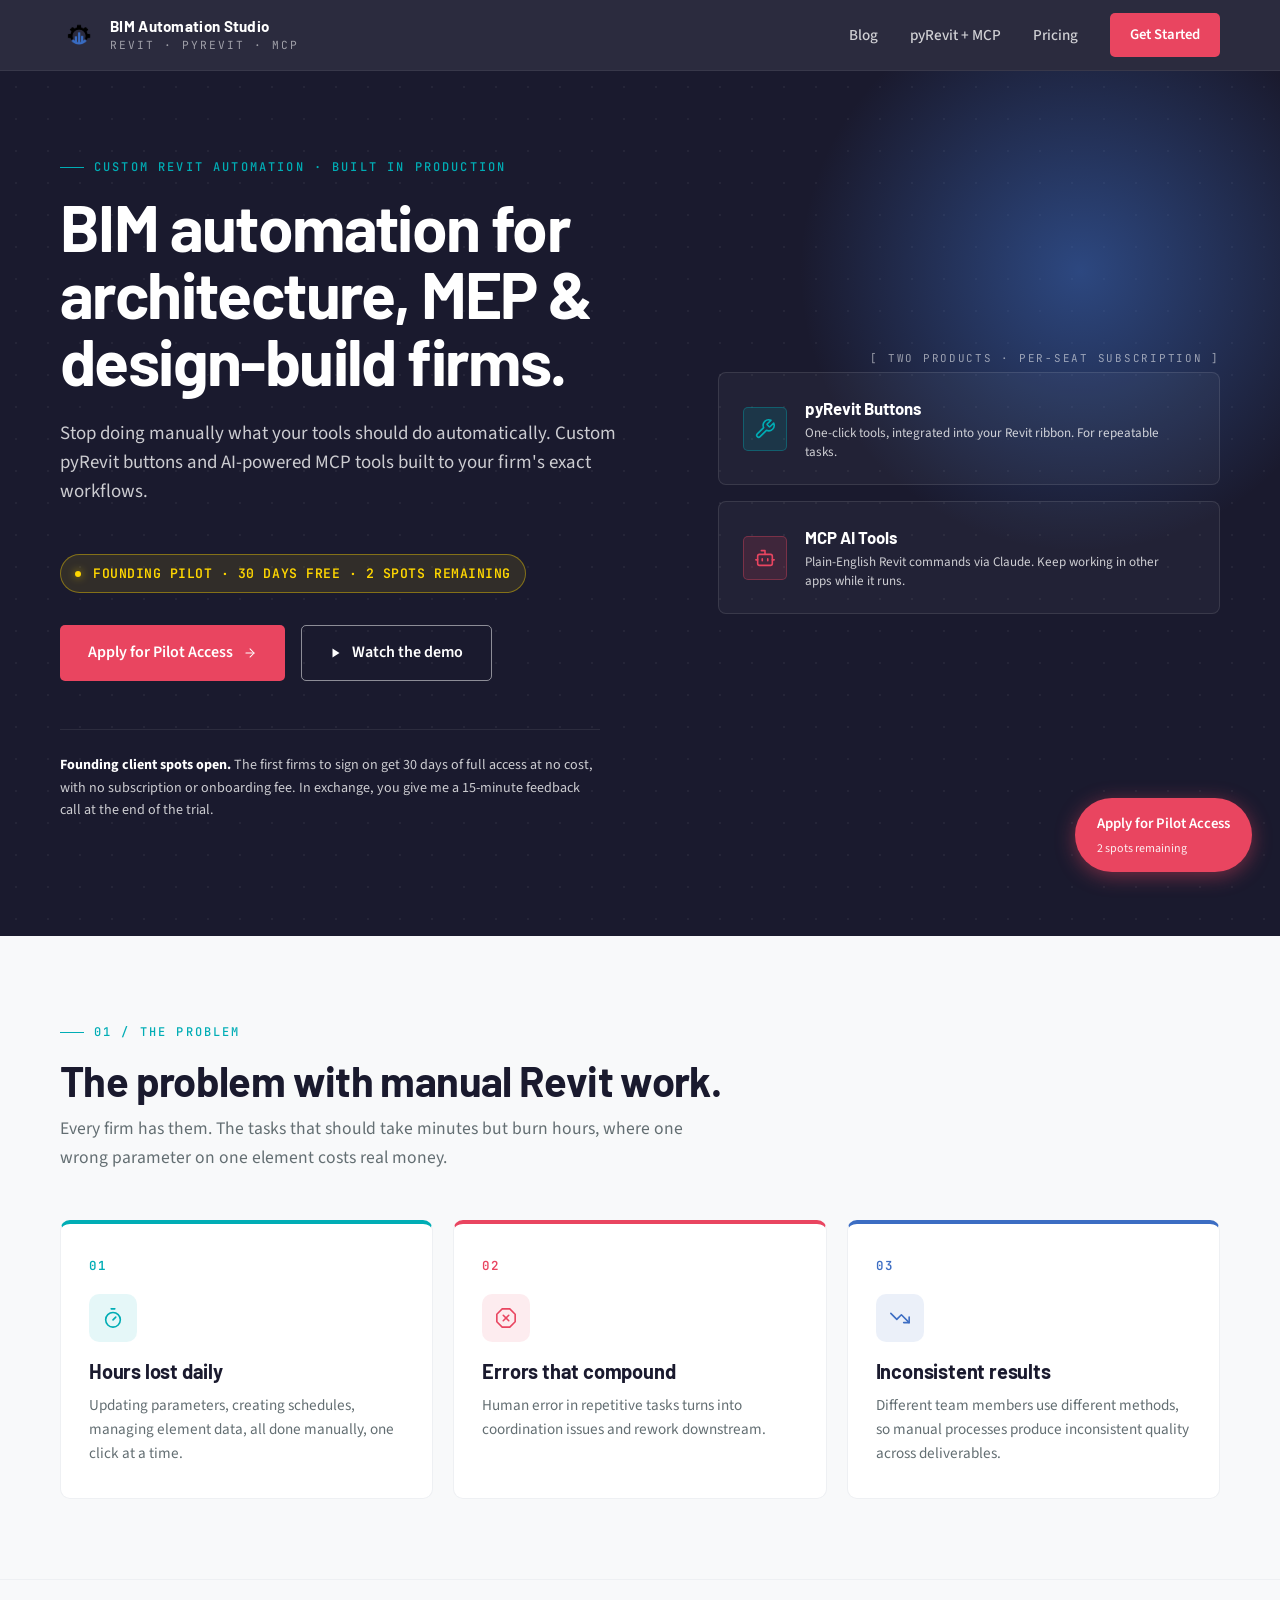
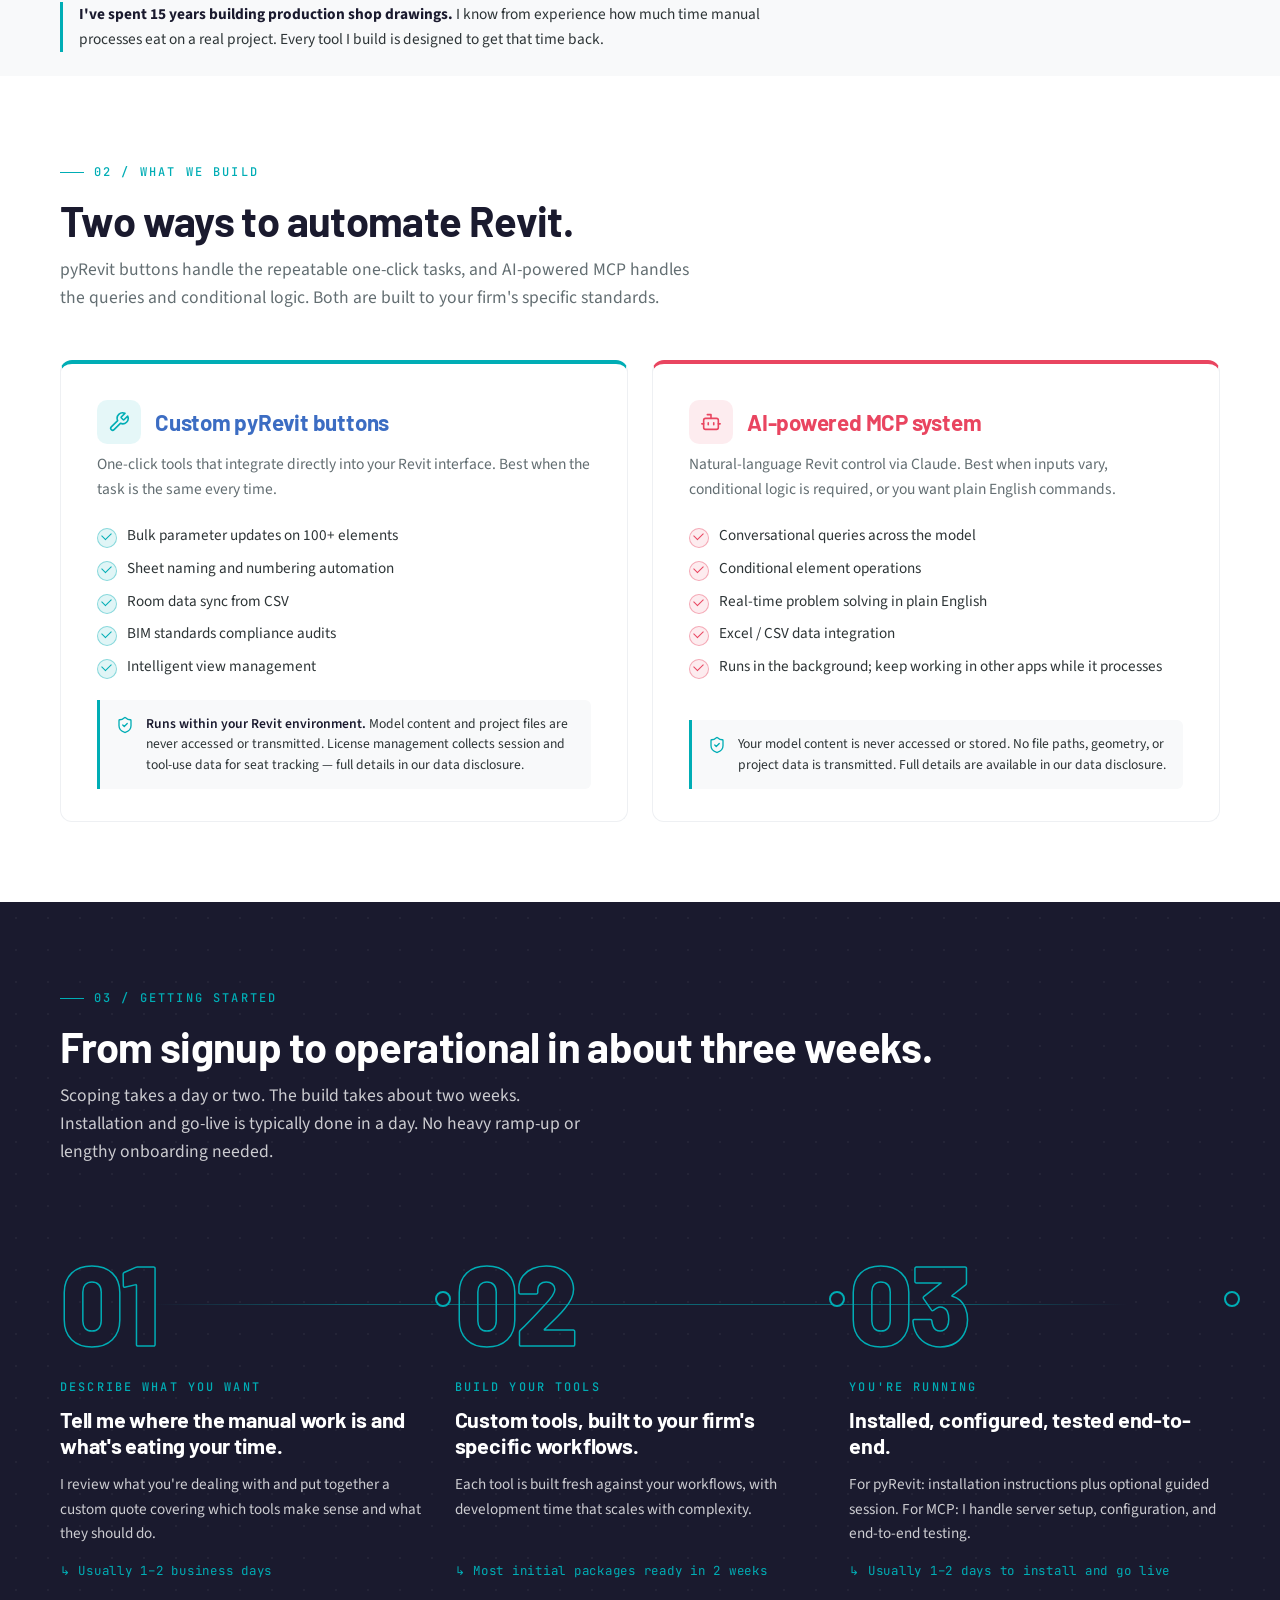
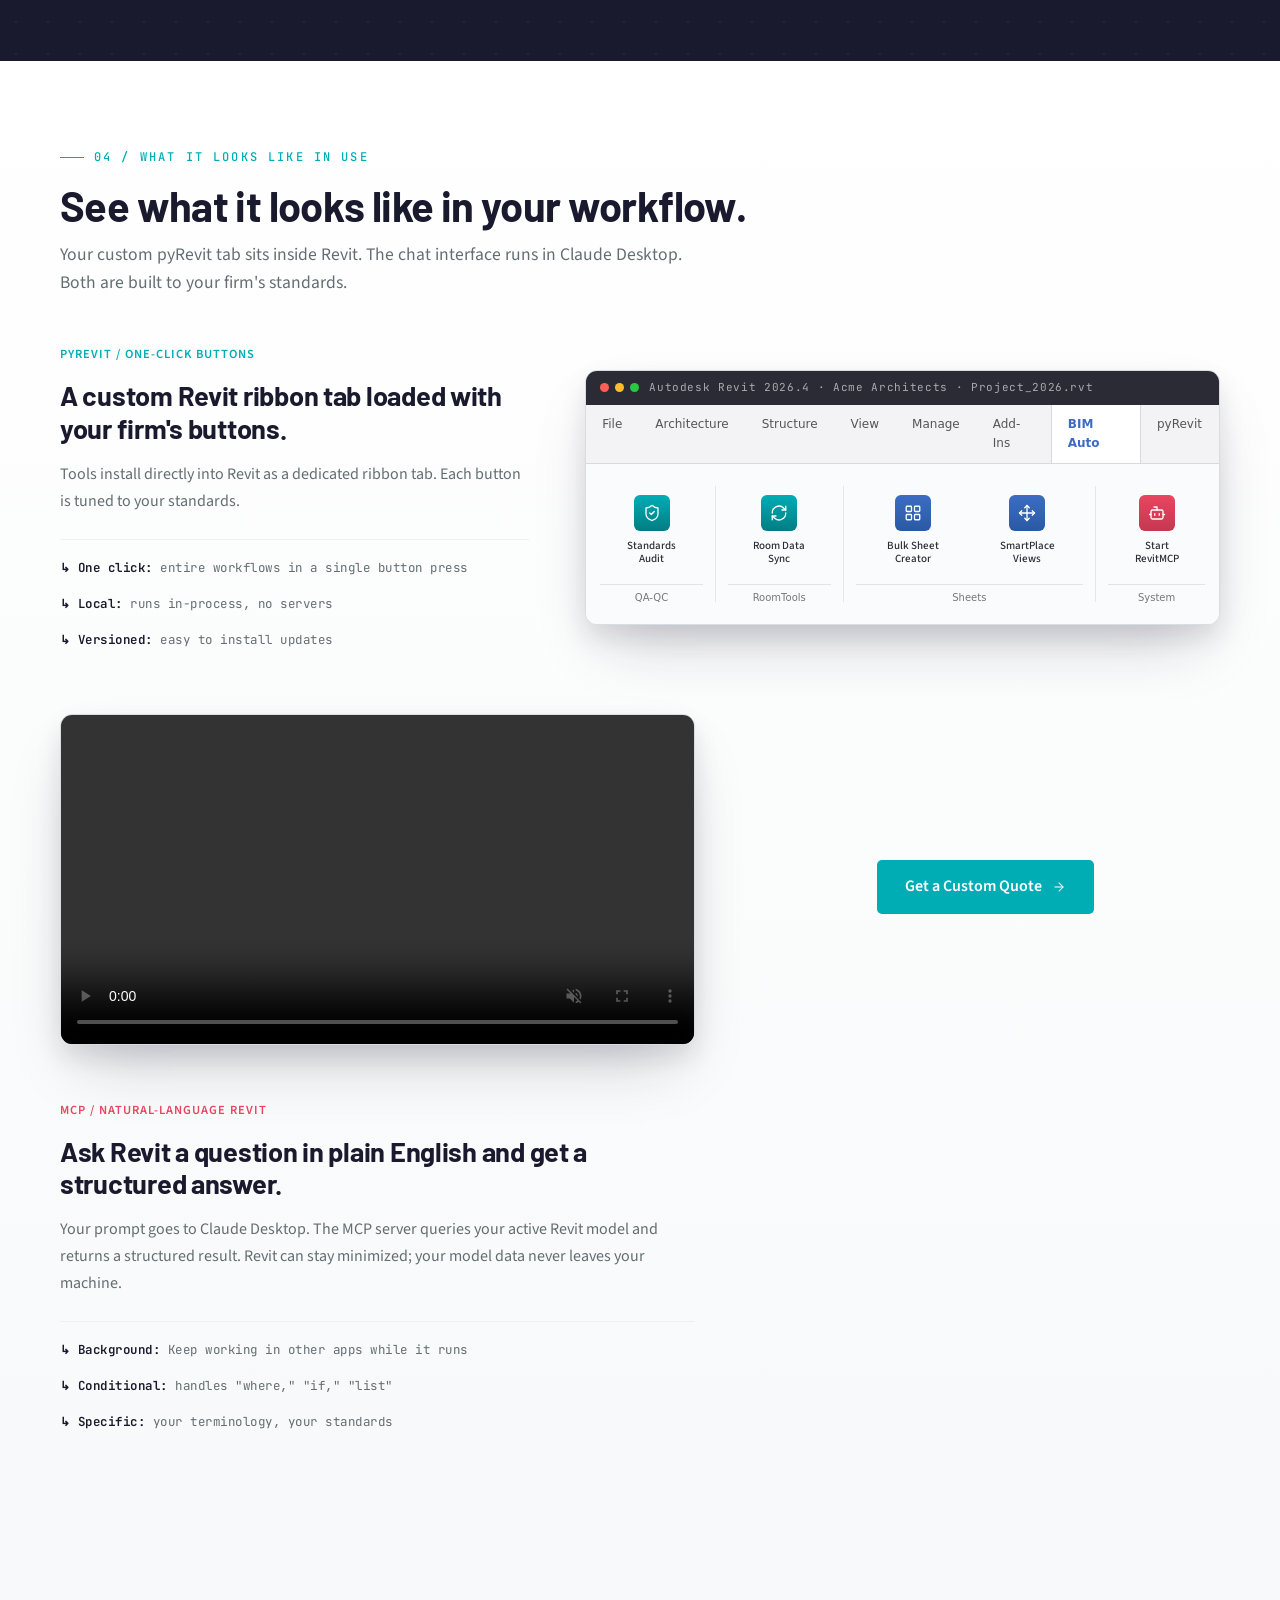
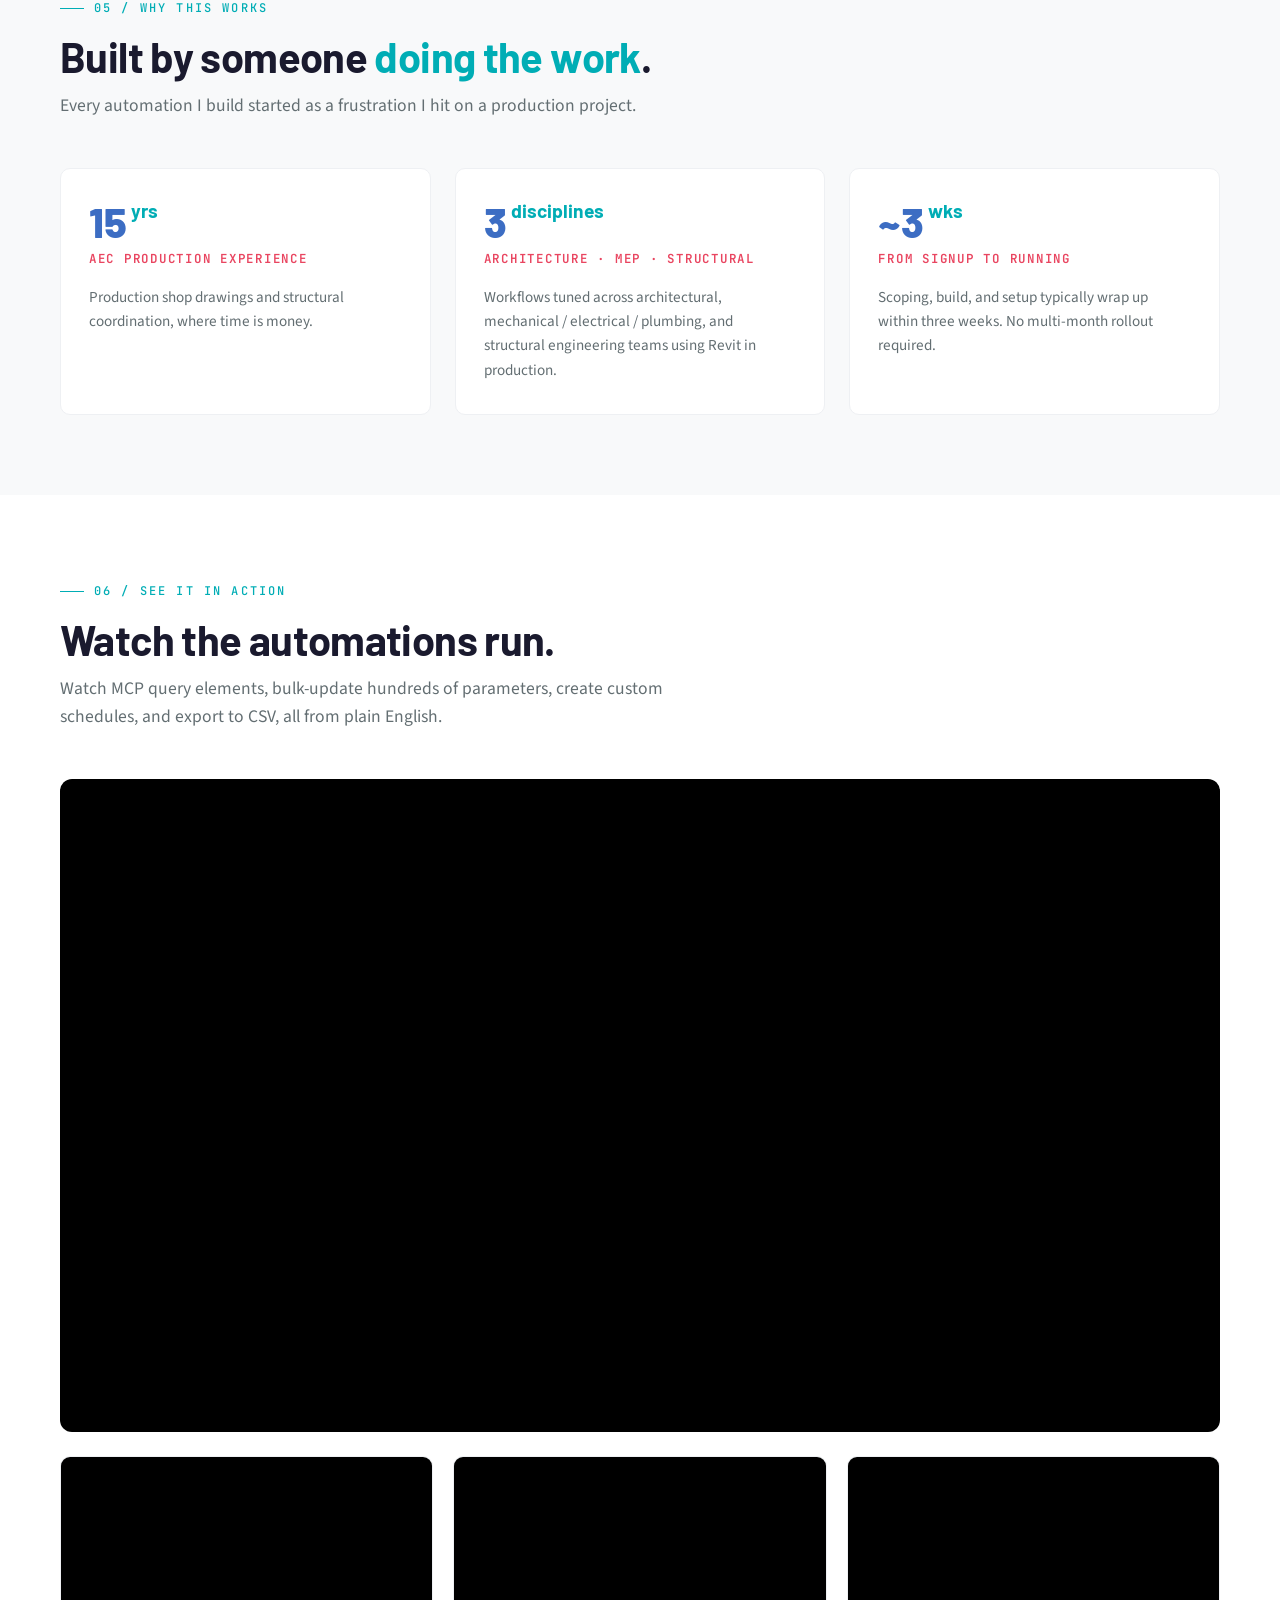
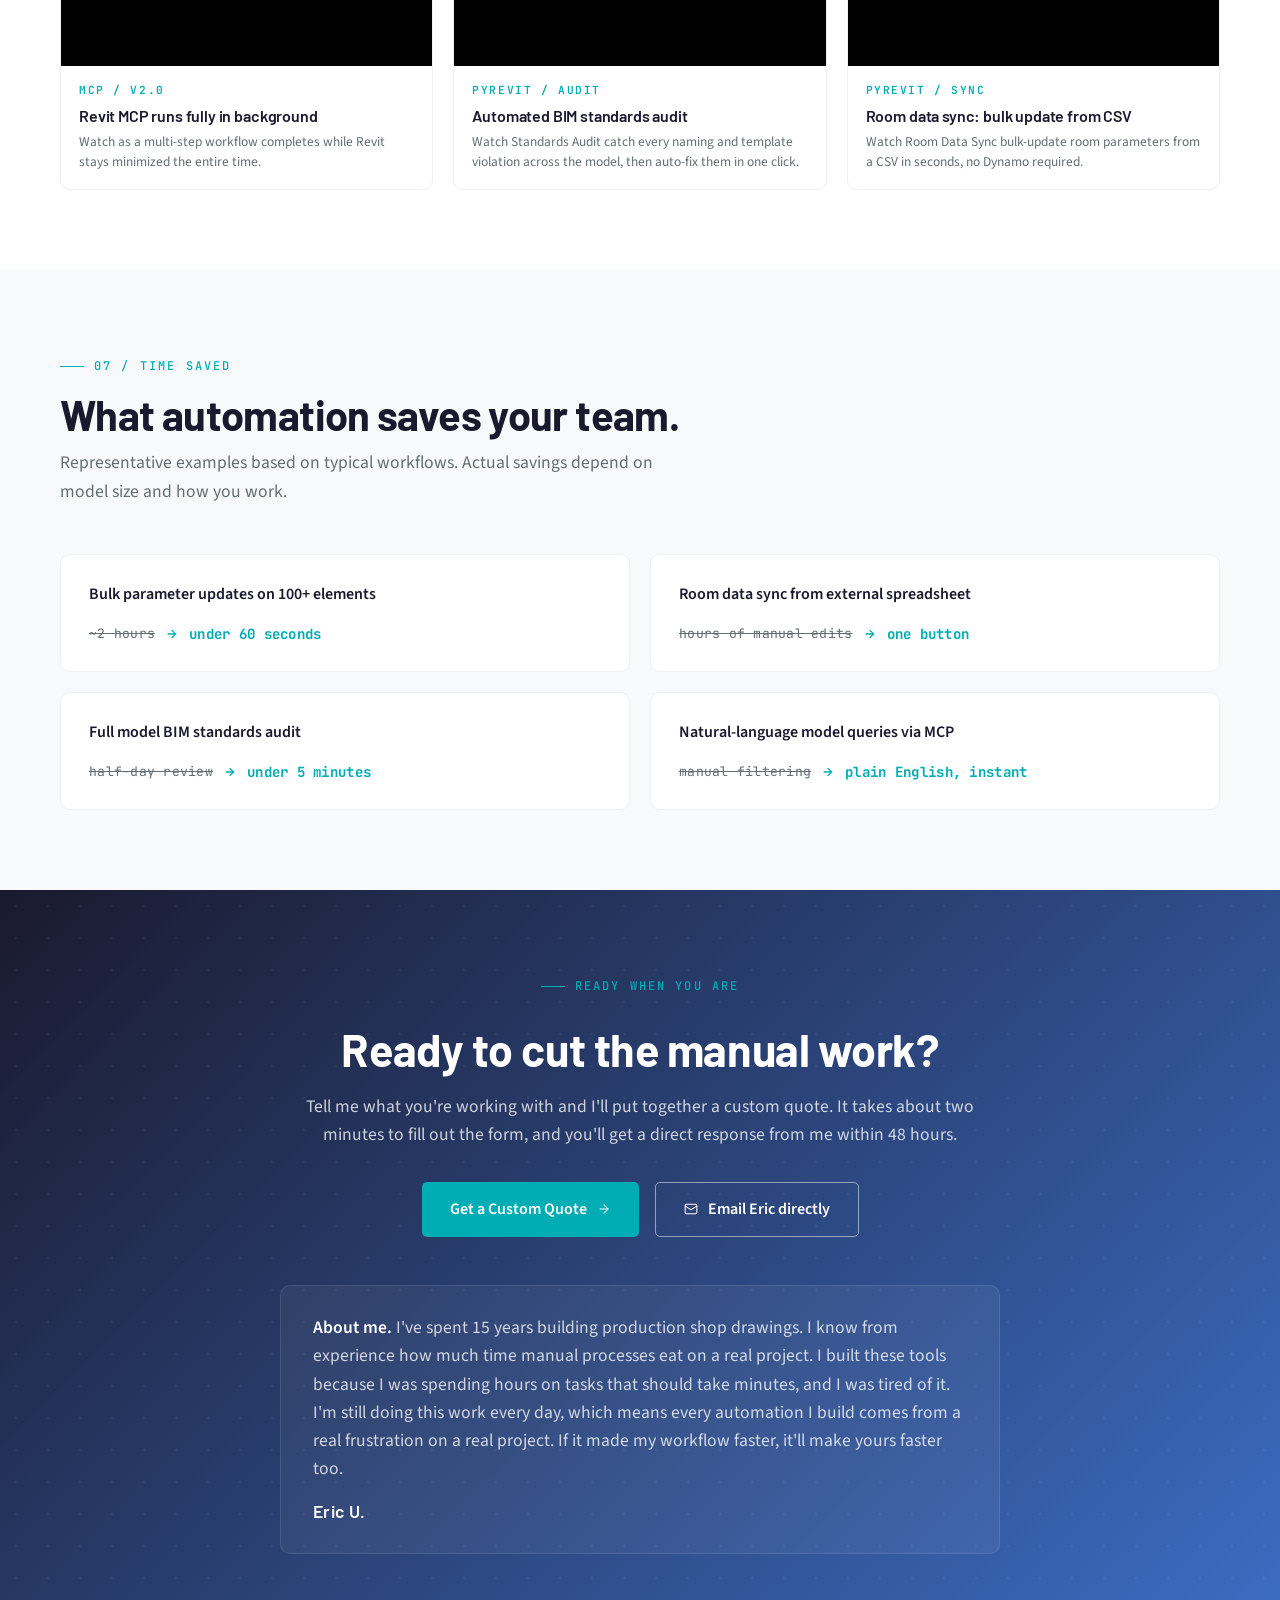
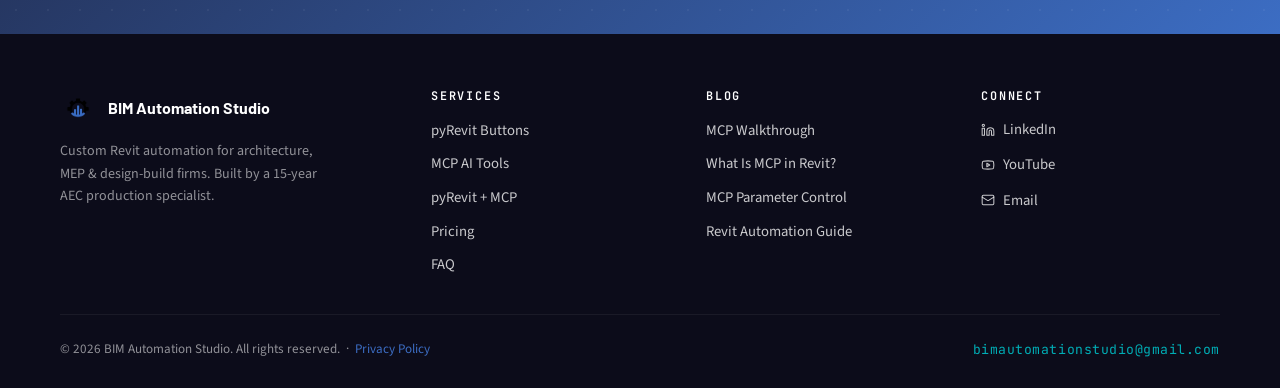
==== index.html @ d343e425 "Add VideoObject schema to Blog Post 2; sitewide swap engineering->design-build firms; homepage H1/me" ====
<!DOCTYPE html>
<html lang="en">
<head>
<meta charset="UTF-8">
<meta name="viewport" content="width=device-width, initial-scale=1.0">
<title>BIM Automation Studio: Revit Automation for Architecture, MEP &amp; Design-Build Firms</title>
<meta name="description" content="Custom BIM automation for Revit: pyRevit buttons and AI-powered MCP tools built to your firm's exact workflows by a 15-year AEC production specialist.">

<link rel="icon" href="favicon.png">
<link rel="canonical" href="https://bim-automation-studio.github.io/">

<!-- Open Graph -->
<meta property="og:type" content="website">
<meta property="og:url" content="https://bim-automation-studio.github.io/">
<meta property="og:title" content="BIM Automation Studio: Revit Automation for Architecture, MEP & Design-Build Firms">
<meta property="og:description" content="Custom BIM automation for Revit: pyRevit buttons and AI-powered MCP tools built to your firm's exact workflows by a 15-year AEC production specialist.">
<meta property="og:image" content="https://bim-automation-studio.github.io/assets/logo.png">

<!-- Twitter Card -->
<meta name="twitter:card" content="summary_large_image">
<meta name="twitter:title" content="BIM Automation Studio: Revit Automation for Architecture, MEP & Design-Build Firms">
<meta name="twitter:description" content="Custom BIM automation for Revit: pyRevit buttons and AI-powered MCP tools built to your firm's exact workflows by a 15-year AEC production specialist.">
<meta name="twitter:image" content="https://bim-automation-studio.github.io/assets/logo.png">

<!-- Google Analytics (preserved) -->
<script async src="https://www.googletagmanager.com/gtag/js?id=G-WV3SV10YQT"></script>
<script>
  window.dataLayer = window.dataLayer || [];
  function gtag(){dataLayer.push(arguments);}
  gtag('js', new Date());
  gtag('config', 'G-WV3SV10YQT');
</script>

<link rel="stylesheet" href="colors_and_type.css">
<style>
/* ============================================================
   PAGE-LEVEL
   ============================================================ */
* { box-sizing: border-box; }
body { margin: 0; }
img { max-width: 100%; display: block; }
.container { max-width: var(--container); margin: 0 auto; padding: 0 var(--container-pad); }
.section { padding: var(--section-pad-y) 0; }
.section--dark { background: var(--bas-navy); color: var(--bas-on-navy); position: relative; overflow: hidden; }
.section--dark::before { content:""; position:absolute; inset:0; background-image: var(--pattern-dots); background-size: var(--pattern-dots-size); pointer-events: none; opacity: 0.6; }
.section--soft { background: var(--bas-paper); }
.section > .container { position: relative; z-index: 1; }
.section--dark h2, .section--dark h3 { color: var(--bas-on-navy); }

.eyebrow {
  font-family: var(--font-mono);
  font-size: 12px;
  letter-spacing: 0.18em;
  text-transform: uppercase;
  color: var(--bas-teal);
  font-weight: var(--w-medium);
  display: inline-flex;
  align-items: center;
  gap: 10px;
  margin-bottom: var(--space-4);
}
.eyebrow::before { content:""; width:24px; height:1px; background: var(--bas-teal); display: inline-block; }

.section--dark .eyebrow { color: var(--bas-teal); }

.h-section {
  font-size: clamp(2rem, 2.4vw + 1rem, 2.6rem);
  letter-spacing: -0.015em;
  margin: 0 0 var(--space-3);
  color: var(--bas-navy);
  font-weight: 700;
  line-height: 1.1;
}
.section--dark .h-section { color: var(--bas-on-navy); }
.h-section em { color: var(--bas-teal); font-style: normal; }
.lede {
  font-size: 1.1rem;
  color: var(--fg-2);
  max-width: 640px;
  margin: 0 0 var(--space-7);
  line-height: 1.6;
}
.section--dark .lede { color: var(--bas-on-navy-mut); }

/* Buttons */
.btn {
  display: inline-flex;
  align-items: center;
  gap: 10px;
  padding: 14px 28px;
  border-radius: var(--radius-sm);
  font-family: var(--font-body);
  font-weight: 600;
  font-size: 1rem;
  text-decoration: none;
  border: none;
  cursor: pointer;
  transition: transform 0.2s ease, box-shadow 0.2s ease, background 0.2s ease, color 0.2s ease;
  white-space: nowrap;
}
.btn--primary { background: var(--bas-coral); color: #fff; }
.btn--primary:hover { background: #d63d56; transform: translateY(-1px); box-shadow: var(--shadow-cta); color: #fff; }
.btn--ghost { background: transparent; color: var(--bas-on-navy); border: 1.5px solid rgba(255,255,255,0.5); }
.btn--ghost:hover { background: rgba(255,255,255,0.08); color: var(--bas-on-navy); border-color: #fff; }
.btn--teal { background: var(--bas-teal); color: #fff; }
.btn--teal:hover { background: #019199; color: #fff; }
.btn--text { color: var(--bas-blue); padding: 0; background: transparent; }
.btn--text:hover { color: var(--bas-teal); }

/* Inline icons */
.ic { width: 1em; height: 1em; flex-shrink: 0; display: inline-block; vertical-align: middle; stroke: currentColor; fill: none; stroke-width: 1.75; stroke-linecap: round; stroke-linejoin: round; }
.ic--fill { fill: currentColor; stroke-width: 1; }

/* ============================================================
   NAV
   ============================================================ */
.nav {
  position: sticky; top: 0; z-index: 100;
  background: rgba(26,26,46,0.92);
  backdrop-filter: blur(12px);
  -webkit-backdrop-filter: blur(12px);
  border-bottom: 1px solid rgba(255,255,255,0.06);
}
.nav__inner { display: flex; align-items: center; justify-content: space-between; height: 70px; }
.nav__brand { display: flex; align-items: center; gap: 12px; text-decoration: none; }
.nav__brand img { height: 38px; width: auto; }
.nav__brand-text {
  display: flex; flex-direction: column; line-height: 1;
  font-family: var(--font-display);
}
.nav__brand-text strong { color: #fff; font-weight: 700; font-size: 0.95rem; letter-spacing: 0.02em; }
.nav__brand-text span { color: var(--bas-on-navy-dim); font-size: 0.7rem; letter-spacing: 0.18em; text-transform: uppercase; margin-top: 5px; font-family: var(--font-mono); }

.nav__links { display: flex; align-items: center; gap: 32px; }
.nav__link { color: var(--bas-on-navy-mut); text-decoration: none; font-size: 0.95rem; font-weight: 500; transition: color 0.2s; }
.nav__link:hover { color: var(--bas-teal); }
.nav__cta {
  background: var(--bas-coral); color: #fff; padding: 10px 20px; border-radius: var(--radius-sm);
  font-weight: 600; font-size: 0.92rem; text-decoration: none; transition: background 0.2s;
}
.nav__cta:hover { background: #d63d56; color: #fff; }

.nav__burger {
  display: none; background: transparent; border: 0; color: #fff; cursor: pointer;
  padding: 8px; line-height: 0;
}

/* ============================================================
   HERO
   ============================================================ */
.hero { padding: 80px 0 100px; position: relative; overflow: hidden; background: var(--bas-navy); color: #fff; }
.hero::before { content:""; position:absolute; inset:0; background-image: var(--pattern-dots); background-size: var(--pattern-dots-size); opacity: 0.7; pointer-events: none; }
.hero::after {
  content:""; position:absolute; right:-200px; top:-200px; width: 800px; height: 800px;
  background: radial-gradient(closest-side, rgba(60,109,195,0.55), transparent 70%);
  pointer-events: none;
}
.hero__inner { position: relative; z-index: 1; display: grid; grid-template-columns: 1.15fr 1fr; gap: 80px; align-items: center; }

.hero__h1 {
  font-size: clamp(2.5rem, 4.6vw + 0.5rem, 4rem);
  line-height: 1.05;
  letter-spacing: -0.025em;
  margin: 0 0 var(--space-5);
  color: #fff;
}
.hero__h1 em { font-style: normal; color: var(--bas-teal); }
.hero__sub { font-size: 1.18rem; line-height: 1.55; color: var(--bas-on-navy-mut); margin: 0 0 var(--space-7); max-width: 560px; }

.hero__pilot {
  display: inline-flex; align-items: center; gap: 12px;
  padding: 8px 14px; border-radius: var(--radius-pill);
  background: rgba(255,215,0,0.10);
  border: 1px solid rgba(255,215,0,0.4);
  color: var(--bas-gold);
  font-size: 0.82rem; font-weight: 600;
  margin-bottom: var(--space-6);
  font-family: var(--font-mono); letter-spacing: 0.04em; text-transform: uppercase;
}
.hero__pilot .ic { color: var(--bas-gold); width: 14px; height: 14px; }
.hero__pilot-dot { width:6px; height:6px; border-radius:50%; background: var(--bas-gold); box-shadow: 0 0 8px rgba(255,215,0,0.7); animation: pulse 2s infinite; }
@keyframes pulse { 0%,100% { opacity:1; } 50% { opacity: 0.4; } }

.hero__ctas { display: flex; gap: 16px; flex-wrap: wrap; }

.hero__pilot-line {
  margin-top: var(--space-7);
  padding-top: var(--space-5);
  border-top: 1px solid rgba(255,255,255,0.08);
  font-size: 0.88rem;
  color: var(--bas-on-navy-mut);
  line-height: 1.6;
  max-width: 540px;
}
.hero__pilot-line b { color: #fff; }

/* Hero product cards (right) */
.products {
  display: flex; flex-direction: column; gap: 16px;
  position: relative;
}
.product-card {
  background: rgba(255,255,255,0.04);
  border: 1px solid rgba(255,255,255,0.10);
  border-radius: var(--radius-md);
  padding: 22px 24px;
  display: grid;
  grid-template-columns: 44px 1fr auto;
  gap: 18px;
  align-items: center;
  position: relative;
  transition: transform 0.25s ease, border-color 0.25s ease, background 0.25s ease;
}
.product-card:hover { background: rgba(255,255,255,0.07); border-color: rgba(0,173,181,0.5); transform: translateX(2px); }
.product-card__icon {
  width: 44px; height: 44px; border-radius: var(--radius-sm);
  background: rgba(0,173,181,0.15);
  border: 1px solid rgba(0,173,181,0.35);
  display: grid; place-items: center;
  color: var(--bas-teal);
}
.product-card__icon .ic { width: 22px; height: 22px; }
.product-card--mcp .product-card__icon { background: rgba(233,69,96,0.15); border-color: rgba(233,69,96,0.35); color: var(--bas-coral); }
.product-card__name { font-family: var(--font-display); font-weight: 700; font-size: 1.05rem; color:#fff; margin: 0 0 2px; }
.product-card__desc { font-size: 0.82rem; color: var(--bas-on-navy-mut); margin: 0; line-height: 1.45; }
.product-card__price { text-align: right; }
.product-card__price-val { font-family: var(--font-display); font-weight: 700; font-size: 1.15rem; color: var(--bas-gold); line-height: 1; }
.product-card__price-unit { font-family: var(--font-mono); font-size: 0.62rem; color: var(--bas-on-navy-dim); letter-spacing: 0.06em; text-transform: uppercase; margin-top: 4px; }

.products-bracket {
  position: absolute; left: -28px; top: 18px; bottom: 18px; width: 14px;
  border-left: 2px solid rgba(0,173,181,0.35);
  border-top: 2px solid rgba(0,173,181,0.35);
  border-bottom: 2px solid rgba(0,173,181,0.35);
  border-radius: 4px 0 0 4px;
}
.products-spec {
  position: absolute; right: 0; top: -22px;
  font-family: var(--font-mono); font-size: 0.68rem; letter-spacing: 0.16em;
  text-transform: uppercase; color: var(--bas-on-navy-dim);
}

/* ============================================================
   PROBLEM
   ============================================================ */
.problem-grid { display: grid; grid-template-columns: repeat(3, 1fr); gap: 20px; }
.problem-card {
  background: #fff;
  border: 1px solid var(--bas-line);
  border-radius: var(--radius-lg);
  padding: 32px 28px;
  position: relative;
  transition: transform 0.25s, box-shadow 0.25s;
}
.problem-card:hover { transform: translateY(-3px); box-shadow: var(--shadow-3); }
.problem-card__num {
  font-family: var(--font-mono);
  color: var(--bas-teal);
  font-size: 0.78rem;
  letter-spacing: 0.16em;
  font-weight: 600;
  margin-bottom: 18px;
}
.problem-card__icw {
  display: inline-flex; width: 48px; height: 48px; border-radius: 10px;
  background: rgba(0,173,181,0.10); color: var(--bas-teal);
  align-items: center; justify-content: center; margin-bottom: 18px;
}
.problem-card__icw .ic { width: 22px; height: 22px; }
.problem-card h3 { color: var(--bas-navy); font-size: 1.25rem; margin: 0 0 10px; }
.problem-card p { color: var(--fg-2); font-size: 0.95rem; line-height: 1.6; margin: 0; }

/* Per-card accent: teal → coral → blue  (mirrors §5 proof colour spread) */
.problem-card:nth-child(1) { border-top: 4px solid var(--bas-teal); }
.problem-card:nth-child(1) .problem-card__num { color: var(--bas-teal); }
.problem-card:nth-child(1) .problem-card__icw { background: rgba(0,173,181,0.10); color: var(--bas-teal); }

.problem-card:nth-child(2) { border-top: 4px solid var(--bas-coral); }
.problem-card:nth-child(2) .problem-card__num { color: var(--bas-coral); }
.problem-card:nth-child(2) .problem-card__icw { background: rgba(233,69,96,0.10); color: var(--bas-coral); }

.problem-card:nth-child(3) { border-top: 4px solid var(--bas-blue); }
.problem-card:nth-child(3) .problem-card__num { color: var(--bas-blue); }
.problem-card:nth-child(3) .problem-card__icw { background: rgba(60,109,195,0.10); color: var(--bas-blue); }

/* ============================================================
   SERVICES
   ============================================================ */
.services-grid { display: grid; grid-template-columns: repeat(2, 1fr); gap: 24px; }
.svc {
  background: #fff;
  border: 1px solid var(--bas-line);
  border-radius: var(--radius-xl);
  padding: 36px 36px 32px;
  display: flex; flex-direction: column;
  position: relative;
  border-top: 4px solid var(--bas-teal);
  transition: box-shadow 0.25s, transform 0.25s;
}
.svc:hover { box-shadow: var(--shadow-4); }
.svc--mcp { border-top-color: var(--bas-coral); }

.svc__head { display: flex; align-items: center; gap: 14px; margin-bottom: 8px; }
.svc__icon { width: 44px; height: 44px; border-radius: 10px; background: rgba(0,173,181,0.10); color: var(--bas-teal); display: grid; place-items: center; }
.svc--mcp .svc__icon { background: rgba(233,69,96,0.10); color: var(--bas-coral); }
.svc__icon .ic { width: 22px; height: 22px; }
.svc__title { color: var(--bas-blue); font-size: 1.4rem; margin: 0; font-weight: 700; }
.svc--mcp .svc__title { color: var(--bas-coral); }
.svc__lede { color: var(--fg-2); font-size: 0.97rem; line-height: 1.6; margin: 0 0 22px; }

.svc__list { list-style: none; padding: 0; margin: 0 0 22px; display: flex; flex-direction: column; gap: 10px; }
.svc__list li { padding-left: 30px; position: relative; font-size: 0.95rem; color: var(--bas-ink); line-height: 1.5; }
.svc__list li::before {
  content: ""; position: absolute; left: 0; top: 4px; width: 18px; height: 18px; border-radius: 50%;
  background: rgba(0,173,181,0.12); border: 1px solid rgba(0,173,181,0.4);
}
.svc__list li::after {
  content: ""; position: absolute; left: 5px; top: 8px; width: 8px; height: 5px;
  border-left: 1.5px solid var(--bas-teal); border-bottom: 1.5px solid var(--bas-teal);
  transform: rotate(-45deg);
}
.svc--mcp .svc__list li::before { background: rgba(233,69,96,0.10); border-color: rgba(233,69,96,0.4); }
.svc--mcp .svc__list li::after { border-color: var(--bas-coral); }

.svc__pricing-hint {
  font-family: var(--font-mono);
  font-size: 0.78rem;
  letter-spacing: 0.06em;
  color: var(--fg-2);
  padding: 12px 14px;
  border: 1px dashed var(--bas-line-strong);
  border-radius: var(--radius-md);
  margin-bottom: 18px;
}
.svc__pricing-hint b { color: var(--bas-blue); font-weight: 600; }
.svc--mcp .svc__pricing-hint b { color: var(--bas-coral); }

.privacy {
  display: flex; gap: 12px; align-items: flex-start;
  padding: 14px 16px;
  background: var(--bas-paper);
  border-left: 3px solid var(--bas-teal);
  border-radius: 0 6px 6px 0;
  font-size: 0.85rem;
  color: var(--bas-ink);
  line-height: 1.5;
  margin-top: auto;
}
.privacy .ic { width: 18px; height: 18px; color: var(--bas-teal); flex-shrink: 0; margin-top: 2px; }
.privacy b { color: var(--bas-navy); font-weight: 600; }

/* ============================================================
   HOW IT WORKS
   ============================================================ */
.how { position: relative; }
.how__lede { max-width: 540px; }
.how-steps { display: grid; grid-template-columns: repeat(3, 1fr); gap: 24px; margin-top: var(--space-7); position: relative; }
.how-steps::before {
  content: ""; position: absolute; top: 90px; left: 8%; right: 8%; height: 1px;
  background: linear-gradient(to right, transparent, var(--bas-teal) 20%, var(--bas-teal) 80%, transparent);
  opacity: 0.5;
}
.step {
  position: relative; padding: 40px 0 0;
  display: flex; flex-direction: column;
}
.step__num {
  font-family: var(--font-display);
  font-size: 7rem;
  font-weight: 800;
  line-height: 0.85;
  color: transparent;
  -webkit-text-stroke: 1.5px var(--bas-teal);
  letter-spacing: -0.03em;
  margin: 0 0 28px;
  position: relative;
  display: inline-block;
}
.step__num::after {
  content: ""; position: absolute; right: -20px; top: 38%; width: 12px; height: 12px;
  border-radius: 50%; background: var(--bas-navy); border: 2px solid var(--bas-teal);
  box-shadow: 0 0 0 4px rgba(255,255,255,0); /* will be filled by section bg */
}
.section--dark .step__num { -webkit-text-stroke: 1.5px var(--bas-teal); }
.section--dark .step__num::after { background: var(--bas-navy); }

.step__label {
  font-family: var(--font-mono);
  text-transform: uppercase;
  letter-spacing: 0.18em;
  font-size: 0.74rem;
  color: var(--bas-teal);
  margin-bottom: 10px;
  font-weight: 500;
}
.step__title { font-family: var(--font-display); font-size: 1.35rem; font-weight: 700; color: #fff; margin: 0 0 14px; line-height: 1.2; }
.step__body { color: var(--bas-on-navy-mut); font-size: 0.95rem; line-height: 1.6; margin: 0; }
.step__time {
  margin-top: auto;
  padding-top: 16px;
  font-family: var(--font-mono);
  font-size: 0.78rem;
  letter-spacing: 0.06em;
  color: var(--bas-teal);
}

/* ============================================================
   PRODUCT UI SHOWCASE
   ============================================================ */
.showcase { padding: var(--section-pad-y) 0; background: linear-gradient(180deg, #fff 0%, var(--bas-paper) 100%); }
.showcase-stack { display: flex; flex-direction: column; gap: 64px; }
.showcase-item { display: grid; grid-template-columns: 0.85fr 1.15fr; gap: 56px; align-items: center; }
.showcase-item--rev { grid-template-columns: 1.15fr 0.85fr; }
.showcase-item--rev .showcase-item__copy { order: 2; }
.showcase-item__copy h3 { color: var(--bas-navy); font-size: 1.7rem; margin: 14px 0 16px; line-height: 1.2; font-weight: 700; }
.showcase-item__copy p { color: var(--fg-2); margin: 0 0 18px; line-height: 1.7; font-size: 1rem; }
.showcase-item__meta {
  display: flex; gap: 16px; flex-wrap: wrap; margin-top: 24px;
  padding-top: 18px; border-top: 1px solid var(--bas-line);
  font-family: var(--font-mono); font-size: 0.78rem; color: var(--fg-2); letter-spacing: 0.04em;
}
.showcase-item__meta b { color: var(--bas-navy); font-weight: 600; }

/* MCP chat mock */
.mcp-mock {
  background: #fff;
  border: 1px solid var(--bas-line-strong);
  border-radius: var(--radius-xl);
  box-shadow: 0 30px 60px -20px rgba(26,26,46,0.25), 0 12px 24px rgba(26,26,46,0.10);
  overflow: hidden;
  display: grid; grid-template-columns: 1fr 1fr; min-height: 360px;
  position: relative;
}
.mcp-pane { display: flex; flex-direction: column; }
.mcp-pane__bar {
  display: flex; align-items: center; gap: 8px; padding: 10px 14px;
  border-bottom: 1px solid var(--bas-line);
  background: #f4f6f9;
  font-family: var(--font-mono); font-size: 11px; color: var(--fg-2); letter-spacing: 0.06em;
}
.mcp-pane__bar .dot { width:9px; height:9px; border-radius:50%; }
.mcp-pane__bar .dot--r { background:#ff5f57; } .mcp-pane__bar .dot--y { background:#febc2e; } .mcp-pane__bar .dot--g { background:#28c840; }
.mcp-pane__bar .title { margin-left: 6px; }
.mcp-pane--right .mcp-pane__bar { background: #14142a; color: rgba(255,255,255,0.55); border-bottom-color: #2a2a44; }

.mcp-chat { padding: 18px; display: flex; flex-direction: column; gap: 14px; flex: 1; }
.mcp-msg { display: flex; gap: 10px; align-items: flex-start; }
.mcp-msg__avatar {
  width: 26px; height: 26px; border-radius: 6px;
  background: var(--bas-paper); display: grid; place-items: center;
  font-family: var(--font-mono); font-size: 11px; font-weight: 700; color: var(--fg-2);
  flex-shrink: 0;
}
.mcp-msg--user .mcp-msg__avatar { background: var(--bas-blue); color: #fff; }
.mcp-msg--ai .mcp-msg__avatar { background: var(--bas-coral); color: #fff; }
.mcp-msg__body {
  font-size: 0.85rem; line-height: 1.5; color: var(--bas-ink);
  padding: 10px 12px; border-radius: 10px; background: var(--bas-paper); border: 1px solid var(--bas-line); flex: 1;
}
.mcp-msg--user .mcp-msg__body { background: rgba(60,109,195,0.06); border-color: rgba(60,109,195,0.20); }
.mcp-msg--ai .mcp-msg__body { background: #fff; }
.mcp-msg__body code { font-size: 0.78rem; color: var(--bas-coral); background: transparent; padding: 0; }
.mcp-msg__list { margin: 8px 0 0 0; padding: 0 0 0 16px; font-size: 0.78rem; color: var(--fg-2); }
.mcp-msg__list li { margin-bottom: 3px; font-family: var(--font-mono); }
.mcp-msg__list li b { color: var(--bas-coral); font-weight: 500; }
.mcp-msg__ok { color: var(--bas-success); font-weight: 600; font-size: 0.78rem; margin-top: 8px; display: inline-flex; align-items: center; gap: 6px; font-family: var(--font-mono); }

/* MCP right pane: stylized Revit model */
.mcp-pane--right { background: #14142a; color: #fff; }
.revit-stage {
  position: relative; padding: 24px; flex: 1;
  background:
    linear-gradient(rgba(255,255,255,0.03) 1px, transparent 1px) 0 0/40px 40px,
    linear-gradient(90deg, rgba(255,255,255,0.03) 1px, transparent 1px) 0 0/40px 40px,
    radial-gradient(ellipse at center, rgba(60,109,195,0.18), transparent 70%);
  display: grid; grid-template-columns: repeat(5, 1fr); grid-template-rows: repeat(3, 1fr); gap: 18px; align-content: center;
  min-height: 280px;
}
.col-mark { position: relative; height: 56px; align-self: center; }
.col-mark__shaft {
  width: 18px; height: 56px; margin: 0 auto;
  background: linear-gradient(180deg, rgba(255,255,255,0.16), rgba(255,255,255,0.06));
  border: 1px solid rgba(255,255,255,0.25);
  position: relative;
}
.col-mark__shaft::after {
  content:""; position:absolute; top:-3px; left:-4px; right:-4px; height: 4px;
  background: rgba(255,255,255,0.3);
}
.col-mark__id { font-family: var(--font-mono); font-size: 9px; color: rgba(255,255,255,0.6); text-align: center; margin-top: 6px; letter-spacing: 0.04em; }
.col-mark--flag .col-mark__shaft { background: linear-gradient(180deg, rgba(233,69,96,0.4), rgba(233,69,96,0.15)); border-color: var(--bas-coral); box-shadow: 0 0 16px rgba(233,69,96,0.5); }
.col-mark--flag .col-mark__id { color: var(--bas-coral); }
.col-mark--missing .col-mark__shaft { background: repeating-linear-gradient(45deg, rgba(255,215,0,0.18), rgba(255,215,0,0.18) 4px, transparent 4px, transparent 8px); border-color: var(--bas-gold); border-style: dashed; }
.col-mark--missing .col-mark__id { color: var(--bas-gold); }

.revit-stage__legend {
  position: absolute; left: 14px; bottom: 12px; right: 14px;
  display: flex; gap: 16px; font-family: var(--font-mono); font-size: 9px; letter-spacing: 0.08em;
  text-transform: uppercase; color: rgba(255,255,255,0.55);
}
.revit-stage__legend .swatch { width: 8px; height: 8px; display: inline-block; margin-right: 5px; vertical-align: middle; }
.revit-stage__grid-label { position: absolute; top: 8px; left: 14px; font-family: var(--font-mono); font-size: 9px; color: rgba(255,255,255,0.45); letter-spacing: 0.12em; text-transform: uppercase; }

/* MCP demo video */
.mcp-video-wrap {
  border-radius: var(--radius-xl);
  overflow: hidden;
  box-shadow: 0 30px 60px -20px rgba(26,26,46,0.25), 0 12px 24px rgba(26,26,46,0.10);
  border: 1px solid var(--bas-line-strong);
  background: transparent;
  line-height: 0;
  aspect-ratio: 1920/1000;
}
.mcp-video-wrap video {
  width: 100%;
  height: 100%;
  display: block;
  object-fit: cover;
}

/* PyRevit ribbon mock */
.ribbon-mock {
  background: #fff;
  border: 1px solid var(--bas-line-strong);
  border-radius: var(--radius-xl);
  box-shadow: 0 30px 60px -20px rgba(26,26,46,0.25), 0 12px 24px rgba(26,26,46,0.10);
  overflow: hidden;
}
.ribbon-mock__title {
  display: flex; align-items: center; gap: 10px;
  padding: 8px 14px; background: #2b2b35; color: #fff;
  font-family: var(--font-mono); font-size: 11px; letter-spacing: 0.06em;
}
.ribbon-mock__title .dots { display: inline-flex; gap: 6px; }
.ribbon-mock__title .dots span { width: 9px; height: 9px; border-radius: 50%; }
.ribbon-mock__tabs {
  display: flex; background: #f3f3f6; border-bottom: 1px solid #d8d8df;
  font-family: "Segoe UI", system-ui, sans-serif; font-size: 12px;
}
.ribbon-tab {
  padding: 10px 16px;
  color: #555;
  border-right: 1px solid transparent;
  cursor: default;
}
.ribbon-tab--active { background: #fff; color: var(--bas-blue); border-right: 1px solid #d8d8df; border-left: 1px solid #d8d8df; font-weight: 600; }
.ribbon-mock__body {
  padding: 18px 14px;
  background: #fafbfc;
  display: flex; gap: 8px; align-items: stretch;
  overflow-x: auto;
}
.ribbon-btn {
  display: flex; flex-direction: column; align-items: center; gap: 8px;
  padding: 12px 14px;
  border: 1px solid transparent;
  border-radius: 4px;
  min-width: 96px;
  cursor: default;
  transition: border-color 0.2s, background 0.2s;
  text-align: center;
}
.ribbon-btn:hover { background: #fff; border-color: var(--bas-line-strong); }
.ribbon-btn__icon {
  width: 36px; height: 36px; border-radius: 6px;
  background: linear-gradient(180deg, var(--bas-blue), #2a59a3);
  display: grid; place-items: center; color: #fff;
}
.ribbon-btn--coral .ribbon-btn__icon { background: linear-gradient(180deg, var(--bas-coral), #c43850); }
.ribbon-btn--teal .ribbon-btn__icon { background: linear-gradient(180deg, var(--bas-teal), #017d83); }
.ribbon-btn--navy .ribbon-btn__icon { background: linear-gradient(180deg, #44446a, var(--bas-navy)); }
.ribbon-btn__icon .ic { width: 18px; height: 18px; stroke-width: 2; }
.ribbon-btn__label { font-size: 11px; line-height: 1.2; color: #2b2b35; font-weight: 500; max-width: 88px; }
.ribbon-btn__sub { font-size: 9px; color: #888; font-family: var(--font-mono); letter-spacing: 0.06em; text-transform: uppercase; }
.ribbon-divider { width: 1px; background: #e5e5ea; margin: 4px 4px; }
.ribbon-group-label {
  font-family: var(--font-mono); font-size: 9px; color: #888; letter-spacing: 0.1em; text-transform: uppercase;
  align-self: flex-end; padding: 0 4px 4px;
}
/* Ribbon panel groups */
.ribbon-panel { display: flex; flex-direction: column; }
.ribbon-panel__btns { display: flex; gap: 2px; align-items: flex-start; flex: 1; }
.ribbon-panel__label {
  font-family: "Segoe UI", system-ui, sans-serif;
  font-size: 10px; color: #777; text-align: center;
  padding: 5px 8px 0; border-top: 1px solid #e2e2e8;
  margin-top: 6px; white-space: nowrap;
}

/* ============================================================
   PROOF
   ============================================================ */
.proof-grid { display: grid; grid-template-columns: repeat(3, 1fr); gap: 24px; }
.proof-card {
  background: #fff;
  border: 1px solid var(--bas-line);
  border-radius: var(--radius-lg);
  padding: 32px 28px;
}
.proof-card__num {
  font-family: var(--font-display); font-weight: 800; font-size: 2.6rem;
  color: var(--bas-blue); line-height: 1; margin: 0 0 6px;
}
.proof-card__num span { color: var(--bas-teal); font-size: 1.2rem; vertical-align: top; margin-left: 4px; font-weight: 700; }
.proof-card__title {
  font-family: var(--font-mono); font-size: 0.78rem;
  text-transform: uppercase; letter-spacing: 0.14em;
  color: var(--bas-coral); margin: 0 0 16px; font-weight: 600;
}
.proof-card p { color: var(--fg-2); font-size: 0.95rem; line-height: 1.6; margin: 0; }

/* ============================================================
   DEMO VIDEOS
   ============================================================ */
.demos-feature {
  background: #000; border-radius: var(--radius-xl); overflow: hidden;
  margin-bottom: 24px;
  aspect-ratio: 16/9;
  position: relative;
}
.demos-feature iframe { width: 100%; height: 100%; border: 0; }
.demos-grid { display: grid; grid-template-columns: repeat(3, 1fr); gap: 20px; }
.demo-tile {
  background: #fff; border: 1px solid var(--bas-line);
  border-radius: var(--radius-lg); overflow: hidden; display: flex; flex-direction: column;
  transition: transform 0.2s, box-shadow 0.2s;
}
.demo-tile:hover { transform: translateY(-3px); box-shadow: var(--shadow-3); }
.demo-tile__thumb { background: #000; aspect-ratio: 16/9; position: relative; overflow: hidden; }
.demo-tile__thumb iframe { width: 100%; height: 100%; border: 0; }
.demo-tile__body { padding: 16px 18px; flex: 1; display: flex; flex-direction: column; }
.demo-tile__cat { font-family: var(--font-mono); font-size: 0.7rem; color: var(--bas-teal); letter-spacing: 0.14em; text-transform: uppercase; margin-bottom: 6px; font-weight: 600; }
.demo-tile__title { font-family: var(--font-display); font-size: 1rem; font-weight: 600; color: var(--bas-navy); margin: 0 0 6px; line-height: 1.3; }
.demo-tile__desc { color: var(--fg-2); font-size: 0.84rem; line-height: 1.5; margin: 0; }

/* ============================================================
   ROI
   ============================================================ */
.roi-table {
  border: 1px solid var(--bas-line-strong);
  border-radius: var(--radius-lg);
  overflow: hidden;
  background: #fff;
}
.roi-row {
  display: grid; grid-template-columns: 0.5fr 1.5fr 24px 1.5fr;
  gap: 24px; align-items: center;
  padding: 20px 28px;
  border-bottom: 1px solid var(--bas-line);
}
.roi-row:last-child { border-bottom: 0; }
.roi-row__num {
  font-family: var(--font-mono); font-size: 0.82rem; color: var(--bas-teal);
  letter-spacing: 0.10em; font-weight: 600;
}
.roi-row__label { font-weight: 600; color: var(--bas-navy); font-size: 0.98rem; }
.roi-row__arrow { color: var(--bas-teal); font-size: 1.4rem; text-align: center; font-family: var(--font-display); font-weight: 600; }
.roi-row__value { color: var(--bas-coral); font-weight: 700; font-size: 0.98rem; }
.roi-row__value::before { content:""; display: inline-block; width: 6px; height: 6px; background: var(--bas-coral); margin-right: 10px; vertical-align: middle; border-radius: 50%; }

.roi-note { color: var(--fg-2); font-size: 0.85rem; line-height: 1.6; margin: 24px auto 0; max-width: 700px; text-align: center; }

/* ============================================================
   CTA
   ============================================================ */
.cta { padding: var(--section-pad-y) 0; background: var(--grad-hero); color: #fff; position: relative; overflow: hidden; text-align: center; }
.cta::before { content:""; position:absolute; inset:0; background-image: var(--pattern-dots); background-size: var(--pattern-dots-size); opacity: 0.7; }
.cta__inner { position: relative; z-index: 1; max-width: 760px; margin: 0 auto; }
.cta h2 { color: #fff; font-size: clamp(2rem, 3vw + 1rem, 2.8rem); margin: 12px 0 18px; }
.cta p { color: var(--bas-on-navy-mut); font-size: 1.1rem; margin: 0 0 var(--space-6); line-height: 1.6; }
.cta__buttons { display: flex; gap: 16px; justify-content: center; flex-wrap: wrap; }
.cta__bio {
  margin-top: 48px; padding: 28px 32px; text-align: left;
  background: rgba(255,255,255,0.05);
  border: 1px solid rgba(255,255,255,0.10);
  border-radius: var(--radius-lg);
  font-size: 0.95rem; line-height: 1.65; color: var(--bas-on-navy-mut);
}
.cta__bio b { color: #fff; font-weight: 600; }

/* ============================================================
   FOOTER
   ============================================================ */
.footer { background: #0c0c1a; color: var(--bas-on-navy-mut); padding: 56px 0 28px; }
.footer__top { display: grid; grid-template-columns: 1.4fr 1fr 1fr 1fr; gap: 36px; padding-bottom: 36px; border-bottom: 1px solid rgba(255,255,255,0.06); }
.footer__brand { display: flex; align-items: center; gap: 12px; margin-bottom: 14px; }
.footer__brand img { height: 36px; }
.footer__brand strong { color: #fff; font-family: var(--font-display); font-weight: 700; font-size: 1rem; }
.footer__tag { font-size: 0.88rem; line-height: 1.6; color: var(--bas-on-navy-dim); margin: 0 0 18px; max-width: 280px; }
.footer__col h4 { color: #fff; font-family: var(--font-mono); font-size: 0.74rem; letter-spacing: 0.16em; text-transform: uppercase; margin: 0 0 14px; font-weight: 600; }
.footer__col ul { list-style: none; padding: 0; margin: 0; display: flex; flex-direction: column; gap: 8px; }
.footer__col a { color: var(--bas-on-navy-mut); font-size: 0.92rem; text-decoration: none; display: inline-flex; align-items: center; gap: 8px; }
.footer__col a:hover { color: var(--bas-teal); }
.footer__col a .ic { width: 14px; height: 14px; }
.footer__bottom { padding-top: 24px; display: flex; justify-content: space-between; align-items: center; font-size: 0.82rem; color: var(--bas-on-navy-dim); flex-wrap: wrap; gap: 12px; }
.footer__bottom .contact { font-family: var(--font-mono); letter-spacing: 0.04em; }
.footer__bottom .contact a { color: var(--bas-teal); }

/* ============================================================
   RESPONSIVE
   ============================================================ */
@media (max-width: 1000px) {
  .hero__inner, .services-grid, .how-steps, .problem-grid, .proof-grid, .demos-grid, .footer__top { grid-template-columns: 1fr; }
  .hero__inner { gap: 48px; }
  .showcase-item, .showcase-item--rev { grid-template-columns: 1fr; gap: 32px; }
  .showcase-item--rev .showcase-item__copy { order: 0; }
  .how-steps::before { display: none; }
  .nav__links { display: none; position: absolute; top: 70px; left: 0; right: 0; background: var(--bas-navy); flex-direction: column; align-items: stretch; padding: 16px 20px 24px; gap: 4px; border-top: 1px solid rgba(255,255,255,0.06); }
  .nav__links.open { display: flex; }
  .nav__links .nav__link { padding: 12px 0; font-size: 1rem; }
  .nav__cta { width: 100%; text-align: center; margin-top: 8px; }
  .nav__burger { display: inline-block; }
  .roi-row { grid-template-columns: 1fr; gap: 4px; padding: 18px 20px; }
  .roi-row__arrow { display: none; }
  .mcp-mock { grid-template-columns: 1fr; }
  .footer__bottom { flex-direction: column; align-items: flex-start; }
}
@media (max-width: 600px) {
  .product-card { grid-template-columns: 40px 1fr; }
  .product-card__price { grid-column: 2 / 3; text-align: left; margin-top: 4px; }
  .product-card__price-unit { display: inline; margin-left: 6px; }
  .step__num { font-size: 5rem; }
}
</style>
</head>

<body>

<!-- ============================================================
     ICON SPRITE (inline so html-to-image captures it)
     ============================================================ -->
<svg width="0" height="0" style="position:absolute;width:0;height:0;overflow:hidden" aria-hidden="true">
  <defs>
    <symbol id="i-wrench" viewBox="0 0 24 24" fill="none" stroke="currentColor" stroke-width="1.75" stroke-linecap="round" stroke-linejoin="round"><path d="M14.7 6.3a1 1 0 0 0 0 1.4l1.6 1.6a1 1 0 0 0 1.4 0l3.77-3.77a6 6 0 0 1-7.94 7.94l-6.91 6.91a2.12 2.12 0 0 1-3-3l6.91-6.91a6 6 0 0 1 7.94-7.94l-3.76 3.76z"/></symbol>
    <symbol id="i-bot" viewBox="0 0 24 24" fill="none" stroke="currentColor" stroke-width="1.75" stroke-linecap="round" stroke-linejoin="round"><path d="M12 8V4H8"/><rect width="16" height="12" x="4" y="8" rx="2"/><path d="M2 14h2"/><path d="M20 14h2"/><path d="M15 13v2"/><path d="M9 13v2"/></symbol>
    <symbol id="i-timer" viewBox="0 0 24 24" fill="none" stroke="currentColor" stroke-width="1.75" stroke-linecap="round" stroke-linejoin="round"><line x1="10" x2="14" y1="2" y2="2"/><line x1="12" x2="15" y1="14" y2="11"/><circle cx="12" cy="14" r="8"/></symbol>
    <symbol id="i-x-octagon" viewBox="0 0 24 24" fill="none" stroke="currentColor" stroke-width="1.75" stroke-linecap="round" stroke-linejoin="round"><polygon points="7.86 2 16.14 2 22 7.86 22 16.14 16.14 22 7.86 22 2 16.14 2 7.86 7.86 2"/><line x1="15" x2="9" y1="9" y2="15"/><line x1="9" x2="15" y1="9" y2="15"/></symbol>
    <symbol id="i-trending-down" viewBox="0 0 24 24" fill="none" stroke="currentColor" stroke-width="1.75" stroke-linecap="round" stroke-linejoin="round"><polyline points="22 17 13.5 8.5 8.5 13.5 2 7"/><polyline points="16 17 22 17 22 11"/></symbol>
    <symbol id="i-shield-check" viewBox="0 0 24 24" fill="none" stroke="currentColor" stroke-width="1.75" stroke-linecap="round" stroke-linejoin="round"><path d="M20 13c0 5-3.5 7.5-7.66 8.95a1 1 0 0 1-.67-.01C7.5 20.5 4 18 4 13V6a1 1 0 0 1 1-1c2 0 4.5-1.2 6.24-2.72a1.17 1.17 0 0 1 1.52 0C14.51 3.81 17 5 19 5a1 1 0 0 1 1 1z"/><path d="m9 12 2 2 4-4"/></symbol>
    <symbol id="i-star" viewBox="0 0 24 24" fill="currentColor" stroke="none"><polygon points="12 2 15.09 8.26 22 9.27 17 14.14 18.18 21.02 12 17.77 5.82 21.02 7 14.14 2 9.27 8.91 8.26 12 2"/></symbol>
    <symbol id="i-play" viewBox="0 0 24 24" fill="currentColor" stroke="none"><polygon points="5 3 19 12 5 21 5 3"/></symbol>
    <symbol id="i-arrow-right" viewBox="0 0 24 24" fill="none" stroke="currentColor" stroke-width="1.75" stroke-linecap="round" stroke-linejoin="round"><line x1="5" y1="12" x2="19" y2="12"/><polyline points="12 5 19 12 12 19"/></symbol>
    <symbol id="i-mail" viewBox="0 0 24 24" fill="none" stroke="currentColor" stroke-width="1.75" stroke-linecap="round" stroke-linejoin="round"><rect width="20" height="16" x="2" y="4" rx="2"/><path d="m22 7-8.97 5.7a1.94 1.94 0 0 1-2.06 0L2 7"/></symbol>
    <symbol id="i-linkedin" viewBox="0 0 24 24" fill="none" stroke="currentColor" stroke-width="1.75" stroke-linecap="round" stroke-linejoin="round"><path d="M16 8a6 6 0 0 1 6 6v7h-4v-7a2 2 0 0 0-4 0v7h-4v-7a6 6 0 0 1 6-6z"/><rect width="4" height="12" x="2" y="9"/><circle cx="4" cy="4" r="2"/></symbol>
    <symbol id="i-youtube" viewBox="0 0 24 24" fill="none" stroke="currentColor" stroke-width="1.75" stroke-linecap="round" stroke-linejoin="round"><path d="M2.5 17a24.12 24.12 0 0 1 0-10 2 2 0 0 1 1.4-1.4 49.56 49.56 0 0 1 16.2 0A2 2 0 0 1 21.5 7a24.12 24.12 0 0 1 0 10 2 2 0 0 1-1.4 1.4 49.55 49.55 0 0 1-16.2 0A2 2 0 0 1 2.5 17"/><path d="m10 15 5-3-5-3z"/></symbol>
    <symbol id="i-clipboard-check" viewBox="0 0 24 24" fill="none" stroke="currentColor" stroke-width="1.75" stroke-linecap="round" stroke-linejoin="round"><rect width="8" height="4" x="8" y="2" rx="1"/><path d="M16 4h2a2 2 0 0 1 2 2v14a2 2 0 0 1-2 2H6a2 2 0 0 1-2-2V6a2 2 0 0 1 2-2h2"/><path d="m9 14 2 2 4-4"/></symbol>
    <symbol id="i-refresh-cw" viewBox="0 0 24 24" fill="none" stroke="currentColor" stroke-width="1.75" stroke-linecap="round" stroke-linejoin="round"><path d="M3 12a9 9 0 0 1 15.5-6.4L21 8"/><path d="M21 3v5h-5"/><path d="M21 12a9 9 0 0 1-15.5 6.4L3 16"/><path d="M3 21v-5h5"/></symbol>
    <symbol id="i-zap" viewBox="0 0 24 24" fill="none" stroke="currentColor" stroke-width="1.75" stroke-linecap="round" stroke-linejoin="round"><polygon points="13 2 3 14 12 14 11 22 21 10 12 10 13 2"/></symbol>
    <symbol id="i-building-2" viewBox="0 0 24 24" fill="none" stroke="currentColor" stroke-width="1.75" stroke-linecap="round" stroke-linejoin="round"><path d="M6 22V4a2 2 0 0 1 2-2h8a2 2 0 0 1 2 2v18Z"/><path d="M6 12H4a2 2 0 0 0-2 2v6a2 2 0 0 0 2 2h2"/><path d="M18 9h2a2 2 0 0 1 2 2v9a2 2 0 0 1-2 2h-2"/><path d="M10 6h4"/><path d="M10 10h4"/><path d="M10 14h4"/><path d="M10 18h4"/></symbol>
    <symbol id="i-settings-2" viewBox="0 0 24 24" fill="none" stroke="currentColor" stroke-width="1.75" stroke-linecap="round" stroke-linejoin="round"><path d="M20 7h-9"/><path d="M14 17H5"/><circle cx="17" cy="17" r="3"/><circle cx="7" cy="7" r="3"/></symbol>
    <symbol id="i-eye" viewBox="0 0 24 24" fill="none" stroke="currentColor" stroke-width="1.75" stroke-linecap="round" stroke-linejoin="round"><path d="M2 12s3-7 10-7 10 7 10 7-3 7-10 7-10-7-10-7"/><circle cx="12" cy="12" r="3"/></symbol>
    <symbol id="i-arrow-down" viewBox="0 0 24 24" fill="none" stroke="currentColor" stroke-width="1.75" stroke-linecap="round" stroke-linejoin="round"><line x1="12" y1="5" x2="12" y2="19"/><polyline points="19 12 12 19 5 12"/></symbol>
    <symbol id="i-chevron-right" viewBox="0 0 24 24" fill="none" stroke="currentColor" stroke-width="1.75" stroke-linecap="round" stroke-linejoin="round"><polyline points="9 18 15 12 9 6"/></symbol>
    <symbol id="i-menu" viewBox="0 0 24 24" fill="none" stroke="currentColor" stroke-width="1.75" stroke-linecap="round" stroke-linejoin="round"><line x1="3" y1="6" x2="21" y2="6"/><line x1="3" y1="12" x2="21" y2="12"/><line x1="3" y1="18" x2="21" y2="18"/></symbol>
    <symbol id="i-tag" viewBox="0 0 24 24" fill="none" stroke="currentColor" stroke-width="1.75" stroke-linecap="round" stroke-linejoin="round"><path d="M12.586 2.586A2 2 0 0 0 11.172 2H4a2 2 0 0 0-2 2v7.172a2 2 0 0 0 .586 1.414l8.704 8.704a2.426 2.426 0 0 0 3.42 0l6.58-6.58a2.426 2.426 0 0 0 0-3.42Z"/><circle cx="7.5" cy="7.5" r="1.5" fill="currentColor" stroke="none"/></symbol>
    <symbol id="i-info" viewBox="0 0 24 24" fill="none" stroke="currentColor" stroke-width="1.75" stroke-linecap="round" stroke-linejoin="round"><circle cx="12" cy="12" r="10"/><path d="M12 16v-4M12 8h.01"/></symbol>
    <symbol id="i-layout-grid" viewBox="0 0 24 24" fill="none" stroke="currentColor" stroke-width="1.75" stroke-linecap="round" stroke-linejoin="round"><rect x="3" y="3" width="7" height="7" rx="1"/><rect x="14" y="3" width="7" height="7" rx="1"/><rect x="14" y="14" width="7" height="7" rx="1"/><rect x="3" y="14" width="7" height="7" rx="1"/></symbol>
    <symbol id="i-move" viewBox="0 0 24 24" fill="none" stroke="currentColor" stroke-width="1.75" stroke-linecap="round" stroke-linejoin="round"><polyline points="5 9 2 12 5 15"/><polyline points="9 5 12 2 15 5"/><polyline points="15 19 12 22 9 19"/><polyline points="19 9 22 12 19 15"/><line x1="2" y1="12" x2="22" y2="12"/><line x1="12" y1="2" x2="12" y2="22"/></symbol>
  </defs>
</svg>


<!-- ============================================================
     NAV
     ============================================================ -->
<header class="nav">
  <div class="container nav__inner">
    <a href="#" class="nav__brand" aria-label="BIM Automation Studio">
      <img src="assets/logo-transparent.png" alt="">
      <span class="nav__brand-text"><strong>BIM Automation Studio</strong><span>Revit · pyRevit · MCP</span></span>
    </a>
    <button class="nav__burger" aria-label="Menu" id="burger"><svg class="ic" style="width:24px;height:24px"><use href="#i-menu"/></svg></button>
    <nav class="nav__links" id="nav-links">

      <a href="blog.html" class="nav__link">Blog</a>
      <a href="pyrevit-mcp.html" class="nav__link">pyRevit + MCP</a>
      <a href="pricing.html" class="nav__link">Pricing</a>
      <a href="#contact" class="nav__cta">Get Started</a>
    </nav>
  </div>
</header>


<!-- ============================================================
     HERO
     ============================================================ -->
<section class="hero">
  <div class="container hero__inner">
    <div class="hero__copy">
      <div class="eyebrow"><span>Custom Revit automation · Built in production</span></div>
      <h1 class="hero__h1">BIM automation for architecture, MEP &amp; design-build firms.</h1>
      <p class="hero__sub">Stop doing manually what your tools should do automatically. Custom pyRevit buttons and AI-powered MCP tools built to your firm's exact workflows.</p>

      <div class="hero__pilot">
        <span class="hero__pilot-dot"></span>
        <span>Founding pilot · 30 days free · 2 spots remaining</span>
      </div>

      <div class="hero__ctas">
        <a href="pricing.html#get-in-touch" class="btn btn--primary">Apply for Pilot Access <svg class="ic" style="width:14px;height:14px"><use href="#i-arrow-right"/></svg></a>
        <a href="https://www.youtube.com/watch?v=FYK9sjsp464" target="_blank" rel="noreferrer" class="btn btn--ghost"><svg class="ic ic--fill" style="width:12px;height:12px"><use href="#i-play"/></svg> Watch the demo</a>
      </div>

      <p class="hero__pilot-line"><b>Founding client spots open.</b> The first firms to sign on get 30 days of full access at no cost, with no subscription or onboarding fee. In exchange, you give me a 15-minute feedback call at the end of the trial.</p>
    </div>

    <div class="products" aria-label="Two products available" data-comment-anchor="961b48ef52-div">
      <div class="products-spec">[ Two products · Per-seat subscription ]</div>
      <div class="product-card">
        <div class="product-card__icon"><svg class="ic"><use href="#i-wrench"/></svg></div>
        <div>
          <div class="product-card__name">pyRevit Buttons</div>
          <p class="product-card__desc">One-click tools, integrated into your Revit ribbon. For repeatable tasks.</p>
        </div>
      </div>
      <div class="product-card product-card--mcp">
        <div class="product-card__icon"><svg class="ic"><use href="#i-bot"/></svg></div>
        <div>
          <div class="product-card__name">MCP AI Tools</div>
          <p class="product-card__desc">Plain-English Revit commands via Claude. Keep working in other apps while it runs.</p>
        </div>
      </div>
    </div>
  </div>
</section>


<!-- ============================================================
     PROBLEM
     ============================================================ -->
<section class="section section--soft" id="problem">
  <div class="container">
    <div class="eyebrow"><span>01 / The problem</span></div>
    <h2 class="h-section">The problem with manual Revit work.</h2>
    <p class="lede">Every firm has them. The tasks that should take minutes but burn hours, where one wrong parameter on one element costs real money.</p>

    <div class="problem-grid">
      <div class="problem-card">
        <div class="problem-card__num">01</div>
        <div class="problem-card__icw"><svg class="ic"><use href="#i-timer"/></svg></div>
        <h3>Hours lost daily</h3>
        <p>Updating parameters, creating schedules, managing element data, all done manually, one click at a time.</p>
      </div>
      <div class="problem-card">
        <div class="problem-card__num">02</div>
        <div class="problem-card__icw"><svg class="ic"><use href="#i-x-octagon"/></svg></div>
        <h3>Errors that compound</h3>
        <p>Human error in repetitive tasks turns into coordination issues and rework downstream.</p>
      </div>
      <div class="problem-card">
        <div class="problem-card__num">03</div>
        <div class="problem-card__icw"><svg class="ic"><use href="#i-trending-down"/></svg></div>
        <h3>Inconsistent results</h3>
        <p>Different team members use different methods, so manual processes produce inconsistent quality across deliverables.</p>
      </div>
    </div>
  </div>
</section>


<!-- ── ABOUT: credential callout ── -->
<div style="background:var(--bas-paper);border-top:1px solid var(--bas-line);padding:22px 0 24px;">
  <div class="container">
    <p style="margin:0;color:var(--bas-ink);font-size:0.96rem;line-height:1.65;max-width:700px;border-left:3px solid var(--bas-teal);padding-left:16px;">
      <strong style="color:var(--bas-navy)">I've spent 15 years building production shop drawings.</strong> I know from experience how much time manual processes eat on a real project. Every tool I build is designed to get that time back.
    </p>
  </div>
</div>


<!-- ============================================================
     SERVICES
     ============================================================ -->
<section class="section" id="services">
  <div class="container">
    <div class="eyebrow"><span>02 / What we build</span></div>
    <h2 class="h-section">Two ways to automate Revit.</h2>
    <p class="lede">pyRevit buttons handle the repeatable one-click tasks, and AI-powered MCP handles the queries and conditional logic. Both are built to your firm's specific standards.</p>

    <div class="services-grid">
      <article class="svc">
        <div class="svc__head">
          <div class="svc__icon"><svg class="ic"><use href="#i-wrench"/></svg></div>
          <h3 class="svc__title">Custom pyRevit buttons</h3>
        </div>
        <p class="svc__lede">One-click tools that integrate directly into your Revit interface. Best when the task is the same every time.</p>
        <ul class="svc__list">
          <li>Bulk parameter updates on 100+ elements</li>
          <li data-comment-anchor="2fca8ef4a5-li">Sheet naming and numbering automation</li>
          <li>Room data sync from CSV</li>
          <li>BIM standards compliance audits</li>
          <li>Intelligent view management</li>
        </ul>
        <div class="privacy">
          <svg class="ic"><use href="#i-shield-check"/></svg>
          <div><b>Runs within your Revit environment.</b> Model content and project files are never accessed or transmitted. License management collects session and tool-use data for seat tracking — full details in our data disclosure.</div>
        </div>
      </article>

      <article class="svc svc--mcp">
        <div class="svc__head">
          <div class="svc__icon"><svg class="ic"><use href="#i-bot"/></svg></div>
          <h3 class="svc__title">AI-powered MCP system</h3>
        </div>
        <p class="svc__lede">Natural-language Revit control via Claude. Best when inputs vary, conditional logic is required, or you want plain English commands.</p>
        <ul class="svc__list">
          <li>Conversational queries across the model</li>
          <li>Conditional element operations</li>
          <li>Real-time problem solving in plain English</li>
          <li>Excel / CSV data integration</li>
          <li data-comment-anchor="9939f9da09-li" style="font-size: 15.16px">Runs in the background; keep working in other apps while it processes</li>
        </ul>
        <div class="privacy" data-comment-anchor="e344476a73-div">
          <svg class="ic"><use href="#i-shield-check"/></svg>
          <div>Your model content is never accessed or stored. No file paths, geometry, or project data is transmitted. Full details are available in our data disclosure.</div>
        </div>
      </article>
    </div>
  </div>
</section>


<!-- ============================================================
     HOW IT WORKS
     ============================================================ -->
<section class="section section--dark how" id="how">
  <div class="container">
    <div class="eyebrow"><span>03 / Getting started</span></div>
    <h2 class="h-section" data-comment-anchor="847bbdc250-h2">From signup to operational in about three weeks.</h2>
    <p class="lede how__lede" data-comment-anchor="25608758fb-p">Scoping takes a day or two. The build takes about two weeks. Installation and go-live is typically done in a day. No heavy ramp-up or lengthy onboarding needed.</p>

    <div class="how-steps">
      <div class="step" data-comment-anchor="03a375ca91-div">
        <div class="step__num">01</div>
        <div class="step__label">Describe what you want</div>
        <h3 class="step__title">Tell me where the manual work is and what's eating your time.</h3>
        <p class="step__body">I review what you're dealing with and put together a custom quote covering which tools make sense and what they should do.</p>
        <div class="step__time">↳ Usually 1–2 business days</div>
      </div>
      <div class="step">
        <div class="step__num">02</div>
        <div class="step__label">Build your tools</div>
        <h3 class="step__title">Custom tools, built to your firm's specific workflows.</h3>
        <p class="step__body">Each tool is built fresh against your workflows, with development time that scales with complexity.</p>
        <div class="step__time">↳ Most initial packages ready in 2 weeks</div>
      </div>
      <div class="step">
        <div class="step__num">03</div>
        <div class="step__label">You're running</div>
        <h3 class="step__title">Installed, configured, tested end-to-end.</h3>
        <p class="step__body">For pyRevit: installation instructions plus optional guided session. For MCP: I handle server setup, configuration, and end-to-end testing.</p>
        <div class="step__time" data-comment-anchor="958f2a5706-div">↳ Usually 1–2 days to install and go live</div>
      </div>
    </div>
  </div>
</section>


<!-- ============================================================
     PRODUCT UI SHOWCASE
     ============================================================ -->
<section class="showcase" id="showcase">
  <div class="container">
    <div class="eyebrow"><span>04 / What it looks like in use</span></div>
    <h2 class="h-section" data-comment-anchor="1774fd1e2c-h2">See what it looks like in your workflow.</h2>
    <p class="lede" data-comment-anchor="08b0cc6912-p">Your custom pyRevit tab sits inside Revit. The chat interface runs in Claude Desktop. Both are built to your firm's standards.</p>

    <div class="showcase-stack">

      <!-- pyRevit -->
      <div class="showcase-item" data-comment-anchor="d2f586c660-div">
        <div class="showcase-item__copy">
          <div class="overline" style="color:var(--bas-teal)">pyRevit / One-click buttons</div>
          <h3>A custom Revit ribbon tab loaded with your firm's buttons.</h3>
          <p data-comment-anchor="9ecd5c1b5b-p">Tools install directly into Revit as a dedicated ribbon tab. Each button is tuned to your standards.</p>
          <div class="showcase-item__meta" data-comment-anchor="7a711386b6-div">
            <div><b>↳ One click:</b> entire workflows in a single button press</div>
            <div><b>↳ Local:</b> runs in-process, no servers</div>
            <div><b>↳ Versioned:</b> easy to install updates</div>
          </div>
        </div>

        <div class="ribbon-mock" aria-label="Stylized Revit BIM Auto ribbon tab">
          <div class="ribbon-mock__title">
            <span class="dots"><span style="background:#ff5f57"></span><span style="background:#febc2e"></span><span style="background:#28c840"></span></span>
            <span style="color:rgba(255,255,255,0.6)">Autodesk Revit 2026.4 · Acme Architects · Project_2026.rvt</span>
          </div>
          <div class="ribbon-mock__tabs">
            <div class="ribbon-tab">File</div>
            <div class="ribbon-tab">Architecture</div>
            <div class="ribbon-tab">Structure</div>
            <div class="ribbon-tab">View</div>
            <div class="ribbon-tab">Manage</div>
            <div class="ribbon-tab">Add-Ins</div>
            <div class="ribbon-tab ribbon-tab--active" data-comment-anchor="f75612db97-div">BIM Auto</div>
            <div class="ribbon-tab">pyRevit</div>
          </div>
          <div class="ribbon-mock__body">

            <!-- QA-QC -->
            <div class="ribbon-panel">
              <div class="ribbon-panel__btns">
                <div class="ribbon-btn ribbon-btn--teal">
                  <div class="ribbon-btn__icon"><svg class="ic"><use href="#i-shield-check"/></svg></div>
                  <div class="ribbon-btn__label">Standards Audit</div>
                </div>
              </div>
              <div class="ribbon-panel__label">QA-QC</div>
            </div>

            <div class="ribbon-divider"></div>

            <!-- RoomTools -->
            <div class="ribbon-panel">
              <div class="ribbon-panel__btns">
                <div class="ribbon-btn ribbon-btn--teal">
                  <div class="ribbon-btn__icon"><svg class="ic"><use href="#i-refresh-cw"/></svg></div>
                  <div class="ribbon-btn__label">Room Data Sync</div>
                </div>
              </div>
              <div class="ribbon-panel__label">RoomTools</div>
            </div>

            <div class="ribbon-divider"></div>

            <!-- Sheets -->
            <div class="ribbon-panel">
              <div class="ribbon-panel__btns">
                <div class="ribbon-btn">
                  <div class="ribbon-btn__icon"><svg class="ic"><use href="#i-layout-grid"/></svg></div>
                  <div class="ribbon-btn__label">Bulk Sheet Creator</div>
                </div>
                <div class="ribbon-btn">
                  <div class="ribbon-btn__icon"><svg class="ic"><use href="#i-move"/></svg></div>
                  <div class="ribbon-btn__label">SmartPlace Views</div>
                </div>
              </div>
              <div class="ribbon-panel__label">Sheets</div>
            </div>

            <div class="ribbon-divider"></div>

            <!-- System -->
            <div class="ribbon-panel">
              <div class="ribbon-panel__btns">
                <div class="ribbon-btn ribbon-btn--coral">
                  <div class="ribbon-btn__icon"><svg class="ic"><use href="#i-bot"/></svg></div>
                  <div class="ribbon-btn__label">Start RevitMCP</div>
                </div>
              </div>
              <div class="ribbon-panel__label">System</div>
            </div>

          </div>
        </div>
      </div>

      <!-- MCP -->
      <div class="showcase-item showcase-item--rev" data-comment-anchor="32c7e492cb-div">
        <div class="showcase-item__copy">
          <div class="overline" style="color:var(--bas-coral)">MCP / Natural-language Revit</div>
          <h3>Ask Revit a question in plain English and get a structured answer.</h3>
          <p data-comment-anchor="811262e2fd-p">Your prompt goes to Claude Desktop. The MCP server queries your active Revit model and returns a structured result. Revit can stay minimized; your model data never leaves your machine.</p>
          <div class="showcase-item__meta">
            <div data-comment-anchor="d4efa1c024-div"><b>↳ Background:</b> Keep working in other apps while it runs</div>
            <div><b>↳ Conditional:</b> handles "where," "if," "list"</div>
            <div><b>↳ Specific:</b> your terminology, your standards</div>
          </div>
        </div>

        <div class="mcp-video-wrap" aria-label="MCP demo video">
          <video
            src="assets/MCP-Demo.mp4"
            autoplay
            loop
            muted
            playsinline
            controls
          ></video>
        </div>
        <div style="margin-top:16px;text-align:center">
          <a href="pricing.html#get-in-touch" class="btn btn--teal">Get a Custom Quote <svg class="ic" style="width:14px;height:14px"><use href="#i-arrow-right"/></svg></a>
        </div>
      </div>

    </div>
  </div>
</section>


<!-- ============================================================
     PROOF
     ============================================================ -->
<section class="section section--soft" id="proof">
  <div class="container">
    <div class="eyebrow"><span>05 / Why this works</span></div>
    <h2 class="h-section">Built by someone <em>doing the work</em>.</h2>
    <p class="lede">Every automation I build started as a frustration I hit on a production project.</p>

    <div class="proof-grid">
      <div class="proof-card">
        <div class="proof-card__num">15<span>yrs</span></div>
        <div class="proof-card__title">AEC Production Experience</div>
        <p data-comment-anchor="7bb057d99f-p">Production shop drawings and structural coordination, where time is money.</p>
      </div>
      <div class="proof-card">
        <div class="proof-card__num">3<span>disciplines</span></div>
        <div class="proof-card__title">Architecture · MEP · Structural</div>
        <p>Workflows tuned across architectural, mechanical / electrical / plumbing, and structural engineering teams using Revit in production.</p>
      </div>
      <div class="proof-card" data-comment-anchor="b94c9359e2-div">
        <div class="proof-card__num">~3<span>wks</span></div>
        <div class="proof-card__title">From signup to running</div>
        <p>Scoping, build, and setup typically wrap up within three weeks. No multi-month rollout required.</p>
      </div>
    </div>
  </div>
</section>


<!-- ============================================================
     DEMO VIDEOS
     ============================================================ -->
<section class="section" id="demos">
  <div class="container">
    <div class="eyebrow"><span>06 / See it in action</span></div>
    <h2 class="h-section">Watch the automations run.</h2>
    <p class="lede">Watch MCP query elements, bulk-update hundreds of parameters, create custom schedules, and export to CSV, all from plain English.</p>

    <div class="demos-feature">
      <iframe loading="lazy" src="https://www.youtube.com/embed/FYK9sjsp464" title="Revit MCP: Control Revit with AI and Natural Language (Full Demo)" allow="accelerometer; autoplay; clipboard-write; encrypted-media; gyroscope; picture-in-picture" allowfullscreen></iframe>
    </div>

    <div class="demos-grid">
      <div class="demo-tile">
        <div class="demo-tile__thumb"><iframe loading="lazy" src="https://www.youtube.com/embed/SU-SKONKJ4k" title="MCP v2.0" allow="accelerometer; autoplay; clipboard-write; encrypted-media; gyroscope; picture-in-picture" allowfullscreen></iframe></div>
        <div class="demo-tile__body">
          <div class="demo-tile__cat">MCP / v2.0</div>
          <h3 class="demo-tile__title">Revit MCP runs fully in background</h3>
          <p class="demo-tile__desc">Watch as a multi-step workflow completes while Revit stays minimized the entire time.</p>
        </div>
      </div>
      <div class="demo-tile">
        <div class="demo-tile__thumb"><iframe loading="lazy" src="https://www.youtube.com/embed/Oxa-jQOuPTg" title="Standards Audit" allow="accelerometer; autoplay; clipboard-write; encrypted-media; gyroscope; picture-in-picture" allowfullscreen></iframe></div>
        <div class="demo-tile__body">
          <div class="demo-tile__cat">pyRevit / Audit</div>
          <h3 class="demo-tile__title">Automated BIM standards audit</h3>
          <p class="demo-tile__desc">Watch Standards Audit catch every naming and template violation across the model, then auto-fix them in one click.</p>
        </div>
      </div>
      <div class="demo-tile">
        <div class="demo-tile__thumb"><iframe loading="lazy" src="https://www.youtube.com/embed/TGndxIfqji8" title="Room Data Sync" allow="accelerometer; autoplay; clipboard-write; encrypted-media; gyroscope; picture-in-picture" allowfullscreen></iframe></div>
        <div class="demo-tile__body">
          <div class="demo-tile__cat">pyRevit / Sync</div>
          <h3 class="demo-tile__title">Room data sync: bulk update from CSV</h3>
          <p class="demo-tile__desc">Watch Room Data Sync bulk-update room parameters from a CSV in seconds, no Dynamo required.</p>
        </div>
      </div>
    </div>
  </div>
</section>


<!-- ============================================================
     ROI
     ============================================================ -->
<style>
.savings-grid { display: grid; grid-template-columns: repeat(2, 1fr); gap: 20px; }
.savings-card {
  background: #fff; border: 1px solid var(--bas-line); border-radius: var(--radius-lg);
  padding: 28px 28px 24px; display: flex; flex-direction: column; gap: 16px;
}
.savings-card__task { font-weight: 600; font-size: 1rem; color: var(--bas-navy); line-height: 1.4; }
.savings-card__times { display: flex; align-items: center; gap: 12px; flex-wrap: wrap; }
.savings-card__before {
  font-family: var(--font-mono); font-size: 0.82rem; color: var(--fg-2);
  text-decoration: line-through; letter-spacing: 0.02em;
}
.savings-card__arrow { color: var(--bas-teal); font-size: 1rem; font-weight: 600; flex-shrink: 0; }
.savings-card__after {
  font-family: var(--font-mono); font-size: 0.88rem; font-weight: 700;
  color: var(--bas-teal); letter-spacing: 0.02em;
}
@media (max-width: 700px) { .savings-grid { grid-template-columns: 1fr; } }

/* ── FLOATING CTA ── */
.floating-cta {
  position: fixed; bottom: 28px; right: 28px; z-index: 999;
  background: var(--bas-coral); color: #fff;
  padding: 14px 22px; border-radius: var(--radius-pill);
  font-family: var(--font-body); font-weight: 600; font-size: 0.92rem;
  text-decoration: none; white-space: nowrap;
  box-shadow: 0 4px 20px rgba(233,69,96,0.45);
  transition: background 0.2s, transform 0.2s, box-shadow 0.2s;
}
.floating-cta:hover { background: #d63d56; transform: translateY(-2px); box-shadow: 0 6px 28px rgba(233,69,96,0.55); color: #fff; }
</style>
<section class="section section--soft" id="roi">
  <div class="container">
    <div class="eyebrow"><span>07 / Time saved</span></div>
    <h2 class="h-section">What automation saves your team.</h2>
    <p class="lede">Representative examples based on typical workflows. Actual savings depend on model size and how you work.</p>

    <div class="savings-grid">
      <div class="savings-card">
        <div class="savings-card__task">Bulk parameter updates on 100+ elements</div>
        <div class="savings-card__times">
          <span class="savings-card__before">~2 hours</span>
          <span class="savings-card__arrow">→</span>
          <span class="savings-card__after">under 60 seconds</span>
        </div>
      </div>
      <div class="savings-card">
        <div class="savings-card__task">Room data sync from external spreadsheet</div>
        <div class="savings-card__times">
          <span class="savings-card__before">hours of manual edits</span>
          <span class="savings-card__arrow">→</span>
          <span class="savings-card__after">one button</span>
        </div>
      </div>
      <div class="savings-card">
        <div class="savings-card__task">Full model BIM standards audit</div>
        <div class="savings-card__times">
          <span class="savings-card__before">half-day review</span>
          <span class="savings-card__arrow">→</span>
          <span class="savings-card__after">under 5 minutes</span>
        </div>
      </div>
      <div class="savings-card">
        <div class="savings-card__task">Natural-language model queries via MCP</div>
        <div class="savings-card__times">
          <span class="savings-card__before">manual filtering</span>
          <span class="savings-card__arrow">→</span>
          <span class="savings-card__after">plain English, instant</span>
        </div>
      </div>
    </div>
  </div>
</section>


<!-- ============================================================
     CTA / CONTACT
     ============================================================ -->
<section class="cta" id="contact">
  <div class="container cta__inner">
    <div class="eyebrow" style="justify-content:center;display:inline-flex;color:var(--bas-teal)"><span>Ready when you are</span></div>
    <h2>Ready to cut the manual work?</h2>
    <p>Tell me what you're working with and I'll put together a custom quote. It takes about two minutes to fill out the form, and you'll get a direct response from me within 48 hours.</p>
    <div class="cta__buttons">
      <a href="pricing.html#get-in-touch" class="btn btn--teal">Get a Custom Quote <svg class="ic" style="width:14px;height:14px"><use href="#i-arrow-right"/></svg></a>
      <a href="mailto:bimautomationstudio@gmail.com" class="btn btn--ghost"><svg class="ic" style="width:14px;height:14px"><use href="#i-mail"/></svg> Email Eric directly</a>
    </div>

    <div class="cta__bio">
      <p style="margin:0 0 14px" data-comment-anchor="bdd3604f3e-p"><b>About me.</b> I've spent 15 years building production shop drawings. I know from experience how much time manual processes eat on a real project. I built these tools because I was spending hours on tasks that should take minutes, and I was tired of it. I'm still doing this work every day, which means every automation I build comes from a real frustration on a real project. If it made my workflow faster, it'll make yours faster too.</p>
      <p style="margin:0;color:#fff;font-weight:600;font-family:var(--font-display);letter-spacing:0.02em" data-comment-anchor="a79e1327c3-p">Eric U.</p>
    </div>
  </div>
</section>


<!-- ============================================================
     FOOTER
     ============================================================ -->
<footer class="footer">
  <div class="container">
    <div class="footer__top">
      <div>
        <div class="footer__brand">
          <img src="assets/logo-transparent.png" alt="">
          <strong>BIM Automation Studio</strong>
        </div>
        <p class="footer__tag">Custom Revit automation for architecture, MEP &amp; design-build firms. Built by a 15-year AEC production specialist.</p>
      </div>
      <div class="footer__col">
        <h4>Services</h4>
        <ul>
          <li><a href="#services">pyRevit Buttons</a></li>
          <li><a href="#services">MCP AI Tools</a></li>
          <li><a href="pyrevit-mcp.html">pyRevit + MCP</a></li>
          <li><a href="pricing.html">Pricing</a></li>
          <li><a href="pricing.html#faq">FAQ</a></li>
        </ul>
      </div>
      <div class="footer__col">
        <h4><a href="blog.html" style="color:inherit;text-decoration:none;font-size:inherit;">Blog</a></h4>
        <ul>
          <li><a href="blog-revit-mcp-natural-language-control.html">MCP Walkthrough</a></li>
          <li><a href="blog-what-is-mcp-in-revit-bim.html">What Is MCP in Revit?</a></li>
          <li><a href="blog-can-mcp-control-revit-parameters.html">MCP Parameter Control</a></li>
          <li><a href="blog-revit-workflow-automation-guide.html">Revit Automation Guide</a></li>
        </ul>
      </div>
      <div class="footer__col">
        <h4>Connect</h4>
        <ul>
          <li><a href="https://www.linkedin.com/in/ericupshur" target="_blank" rel="noreferrer"><svg class="ic"><use href="#i-linkedin"/></svg> LinkedIn</a></li>
          <li><a href="https://www.youtube.com/@BIMAutomationStudio" target="_blank" rel="noreferrer"><svg class="ic"><use href="#i-youtube"/></svg> YouTube</a></li>
          <li><a href="mailto:bimautomationstudio@gmail.com"><svg class="ic"><use href="#i-mail"/></svg> Email</a></li>
        </ul>
      </div>
    </div>
    <div class="footer__bottom">
      <span>© 2026 BIM Automation Studio. All rights reserved.  ·  <a href="privacy-policy.html">Privacy Policy</a></span>
      <span class="contact"><a href="mailto:bimautomationstudio@gmail.com">bimautomationstudio@gmail.com</a></span>
    </div>
  </div>
</footer>

<script>
  // Mobile nav toggle
  document.getElementById('burger').addEventListener('click', function() {
    document.getElementById('nav-links').classList.toggle('open');
  });
  // Close nav on link click (mobile)
  document.querySelectorAll('#nav-links a').forEach(function(a){
    a.addEventListener('click', function(){ document.getElementById('nav-links').classList.remove('open'); });
  });
</script>

<a href="pricing.html#get-in-touch" class="floating-cta" onclick="gtag('event','cta_click',{event_category:'floating',event_label:'index_floating'})">Apply for Pilot Access<span style="display:block;font-size:0.75rem;font-weight:400;opacity:0.9;margin-top:3px;white-space:normal;">2 spots remaining</span></a>

</body>
</html>
---- colors_and_type.css ----
/* =========================================================================
   BIM Automation Studio — Colors & Type Tokens
   Source: brand-locked logo colors + design brief + bim-automation-studio.github.io
   ========================================================================= */

@import url("https://fonts.googleapis.com/css2?family=Barlow:wght@400;500;600;700;800&family=Source+Sans+3:wght@400;500;600;700&family=JetBrains+Mono:wght@400;500;600&display=swap");

:root {
    /* ── Brand colors (locked to logo — DO NOT CHANGE) ─────────────── */
    --bas-navy:        #1a1a2e;   /* deep navy — hero / dark sections */
    --bas-blue:        #3c6dc3;   /* primary action / links */
    --bas-teal:        #00adb5;   /* secondary / interactive accent */
    --bas-coral:       #e94560;   /* accent / urgency / single CTA */
    --bas-gold:        #ffd700;   /* hero pricing callout only */

    /* ── Neutrals ───────────────────────────────────────────────────── */
    --bas-ink:         #2d3436;   /* body text on light */
    --bas-ink-muted:   #636e72;   /* secondary copy / labels */
    --bas-paper:       #f8f9fa;   /* light background */
    --bas-white:       #ffffff;
    --bas-line:        #eef0f3;   /* hairlines */
    --bas-line-strong: #d8dde3;

    /* Dark-surface neutrals (for navy backgrounds) */
    --bas-navy-100:    #2a2a44;   /* one step lighter than navy */
    --bas-navy-200:    #3a3a5c;
    --bas-on-navy:     #ffffff;
    --bas-on-navy-mut: rgba(255,255,255,0.78);
    --bas-on-navy-dim: rgba(255,255,255,0.55);

    /* ── Semantic state colors ──────────────────────────────────────── */
    --bas-success:     #2e7d32;
    --bas-success-bg:  #e8f5e9;
    --bas-info:        #1565c0;
    --bas-info-bg:     #e3f2fd;
    --bas-danger:      #b71c1c;
    --bas-danger-bg:   #fce4ec;
    --bas-warn:        #946200;
    --bas-warn-bg:     #fff4d6;

    /* ── Foreground / background semantic ───────────────────────────── */
    --fg-1:            var(--bas-ink);          /* primary body */
    --fg-2:            var(--bas-ink-muted);    /* secondary copy */
    --fg-accent:       var(--bas-blue);         /* link / brand action */
    --fg-on-dark:      var(--bas-on-navy);
    --bg-page:         var(--bas-white);
    --bg-soft:         var(--bas-paper);
    --bg-dark:         var(--bas-navy);

    /* ── Type families ──────────────────────────────────────────────── */
    --font-display:    "Barlow", -apple-system, BlinkMacSystemFont, "Segoe UI", sans-serif;
    --font-body:       "Source Sans 3", -apple-system, BlinkMacSystemFont, "Segoe UI", sans-serif;
    --font-mono:       "JetBrains Mono", ui-monospace, SFMono-Regular, Menlo, Consolas, monospace;

    /* ── Type scale (display / Barlow) ──────────────────────────────── */
    --type-display-xl:  clamp(2.75rem, 4.5vw + 1rem, 3.75rem);   /* hero h1 */
    --type-display-lg:  clamp(2.25rem, 3vw + 1rem, 3rem);
    --type-display-md:  2.2rem;     /* section h2 */
    --type-display-sm:  1.6rem;     /* card h3 / large */
    --type-h3:          1.3rem;
    --type-h4:          1.05rem;

    /* Body / Source Sans 3 */
    --type-body-lg:     1.2rem;     /* hero subtitle */
    --type-body:        1rem;
    --type-body-sm:     0.92rem;
    --type-caption:     0.82rem;
    --type-overline:    0.78rem;    /* uppercase labels */

    /* ── Line heights ───────────────────────────────────────────────── */
    --lh-tight:         1.15;
    --lh-snug:          1.3;
    --lh-normal:        1.6;
    --lh-relaxed:       1.7;

    /* ── Weights ────────────────────────────────────────────────────── */
    --w-regular:        400;
    --w-medium:         500;
    --w-semi:           600;
    --w-bold:           700;

    /* ── Spacing scale (8 / 4 hybrid) ───────────────────────────────── */
    --space-0:          0;
    --space-1:          4px;
    --space-2:          8px;
    --space-3:          12px;
    --space-4:          16px;
    --space-5:          24px;
    --space-6:          32px;
    --space-7:          48px;
    --space-8:          64px;
    --space-9:          80px;
    --space-10:         96px;       /* major section padding (5rem) */

    /* ── Radii ──────────────────────────────────────────────────────── */
    --radius-xs:        4px;
    --radius-sm:        5px;        /* buttons / inputs */
    --radius-md:        8px;
    --radius-lg:        10px;       /* cards (most common) */
    --radius-xl:        12px;       /* product blocks / examples */
    --radius-pill:      999px;

    /* ── Borders ────────────────────────────────────────────────────── */
    --border-hair:      1px solid var(--bas-line);
    --border-soft:      2px solid var(--bas-paper);
    --border-strong:    1px solid var(--bas-line-strong);
    --accent-stripe:    4px solid var(--bas-teal);     /* service-card left border */
    --accent-stripe-coral: 5px solid var(--bas-coral); /* bundle product block */

    /* ── Shadows / elevation ────────────────────────────────────────── */
    --shadow-1:         0 2px 10px rgba(0,0,0,0.10);   /* navbar */
    --shadow-2:         0 3px 12px rgba(0,0,0,0.07);   /* small cards */
    --shadow-3:         0 5px 15px rgba(0,0,0,0.10);   /* problem cards */
    --shadow-4:         0 5px 20px rgba(0,0,0,0.08);   /* product blocks */
    --shadow-lift:      0 12px 30px rgba(0,0,0,0.12);  /* hover lift */
    --shadow-cta:       0 10px 30px rgba(233, 69, 96, 0.40); /* coral CTA glow */
    --shadow-cta-teal:  0 10px 30px rgba(0, 173, 181, 0.40);

    /* ── Gradients (use sparingly — hero / contact / banner) ────────── */
    --grad-hero:        linear-gradient(135deg, var(--bas-navy) 0%, var(--bas-blue) 100%);
    --grad-bundle:      linear-gradient(135deg, var(--bas-blue) 0%, var(--bas-coral) 100%);
    --grad-pair:        linear-gradient(135deg, var(--bas-blue) 0%, var(--bas-teal) 100%);

    /* ── Hero dot pattern overlay ───────────────────────────────────── */
    --pattern-dots: radial-gradient(circle, rgba(255,255,255,0.07) 1px, transparent 1px);
    --pattern-dots-size: 32px 32px;

    /* ── Motion ─────────────────────────────────────────────────────── */
    --ease-standard:    ease;
    --dur-fast:         0.2s;
    --dur-base:         0.3s;
    --dur-slow:         0.6s;
    --dur-fade-up:      0.65s;

    /* ── Layout ─────────────────────────────────────────────────────── */
    --container:        1200px;
    --container-pad:    20px;
    --section-pad-y:    5rem;       /* 80px */
    --scroll-pad-top:   80px;       /* sticky nav clearance */
}

/* =========================================================================
   Semantic element styles — use these directly on h1/h2/p/a/code etc.
   ========================================================================= */

html { scroll-padding-top: var(--scroll-pad-top); }

body {
    font-family: var(--font-body);
    font-weight: var(--w-regular);
    line-height: var(--lh-normal);
    color: var(--fg-1);
    background: var(--bg-page);
}

h1, h2, h3, h4, h5 {
    font-family: var(--font-display);
    line-height: var(--lh-tight);
    color: var(--fg-1);
    font-weight: var(--w-bold);
    letter-spacing: -0.01em;
}

h1 { font-size: var(--type-display-xl); }
h2 { font-size: var(--type-display-md); color: var(--bas-blue); }
h3 { font-size: var(--type-h3); }
h4 { font-size: var(--type-h4); }

p  { font-size: var(--type-body); line-height: var(--lh-normal); }

a  {
    color: var(--bas-blue);
    text-decoration: none;
    transition: color var(--dur-base) var(--ease-standard);
}
a:hover { color: var(--bas-teal); }

small, .caption { font-size: var(--type-caption); color: var(--fg-2); }

.overline {
    font-size: var(--type-overline);
    text-transform: uppercase;
    letter-spacing: 0.08em;
    color: var(--fg-2);
    font-weight: var(--w-semi);
}

code, pre, kbd {
    font-family: var(--font-mono);
    font-size: 0.95em;
}

code {
    background: var(--bas-paper);
    color: var(--bas-navy);
    padding: 0.12em 0.4em;
    border-radius: var(--radius-xs);
}

pre {
    background: var(--bas-navy);
    color: var(--bas-on-navy);
    padding: var(--space-5);
    border-radius: var(--radius-lg);
    overflow-x: auto;
    line-height: var(--lh-snug);
}
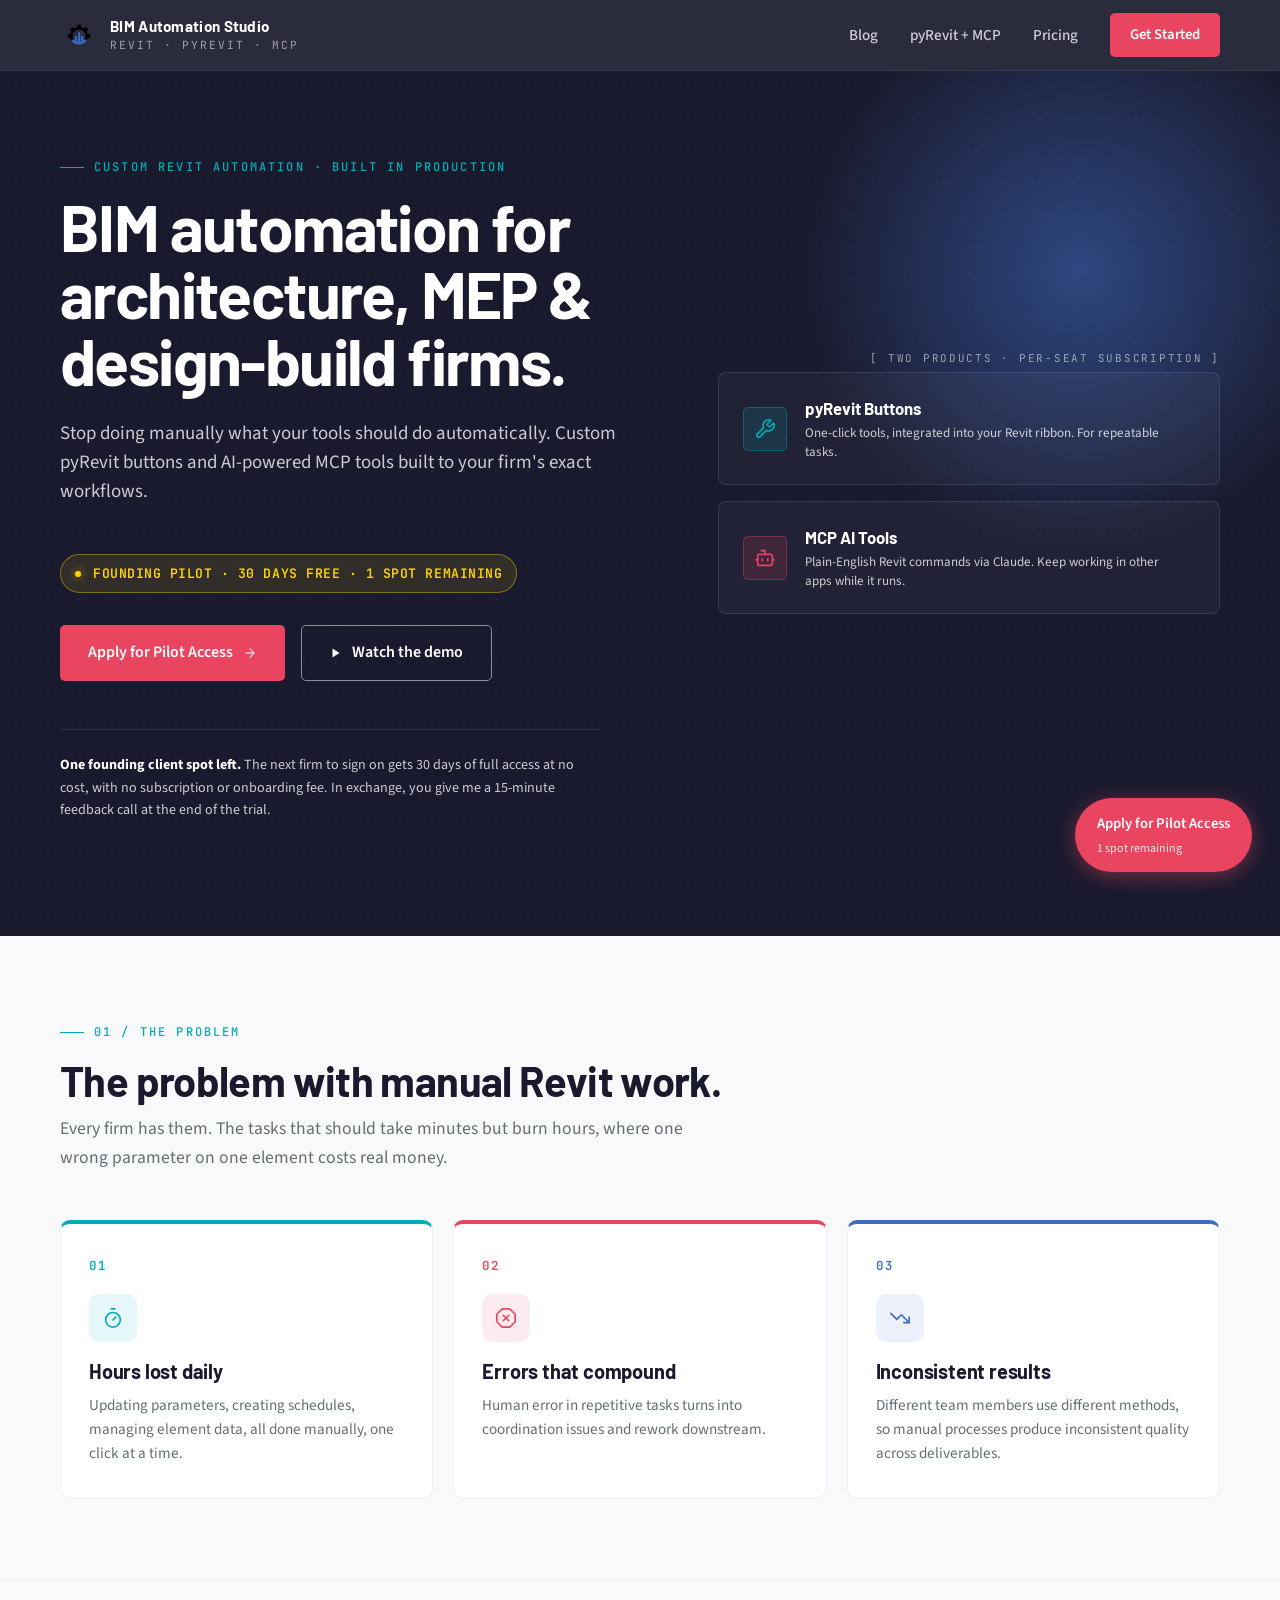
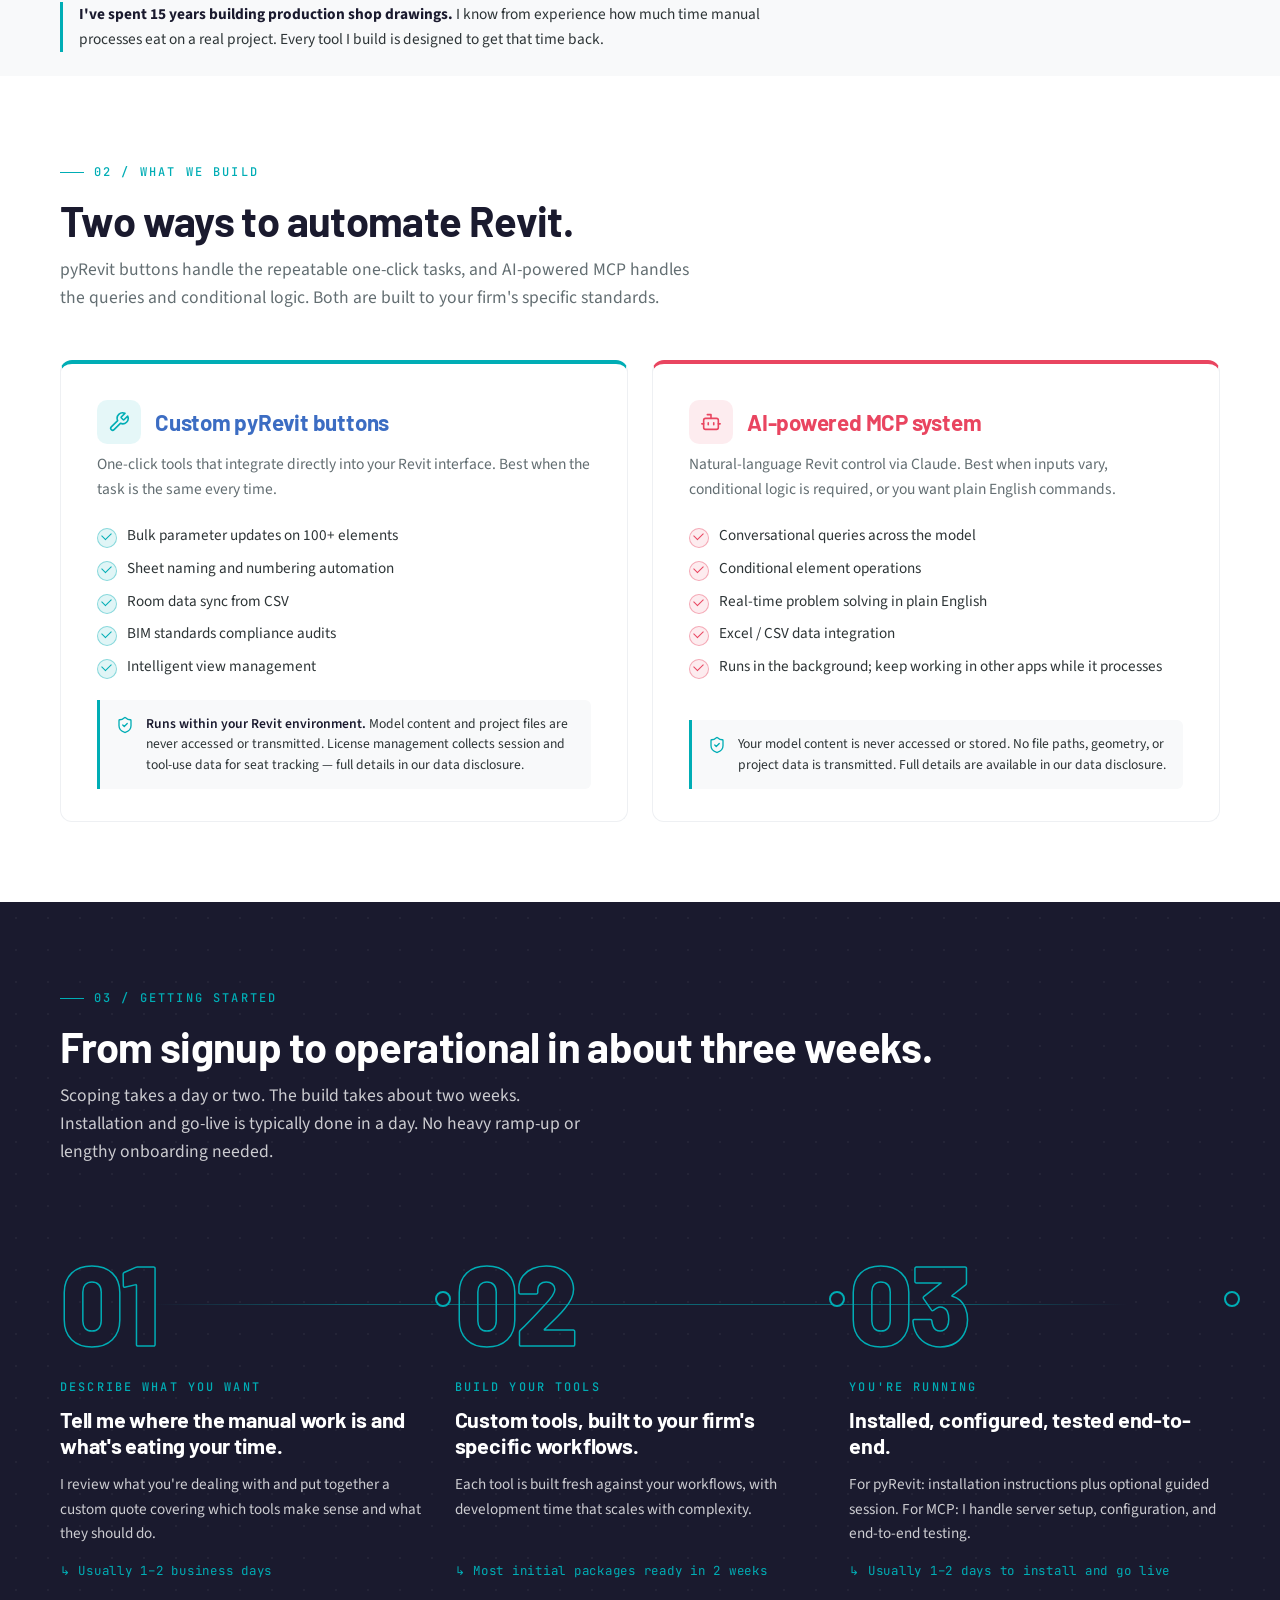
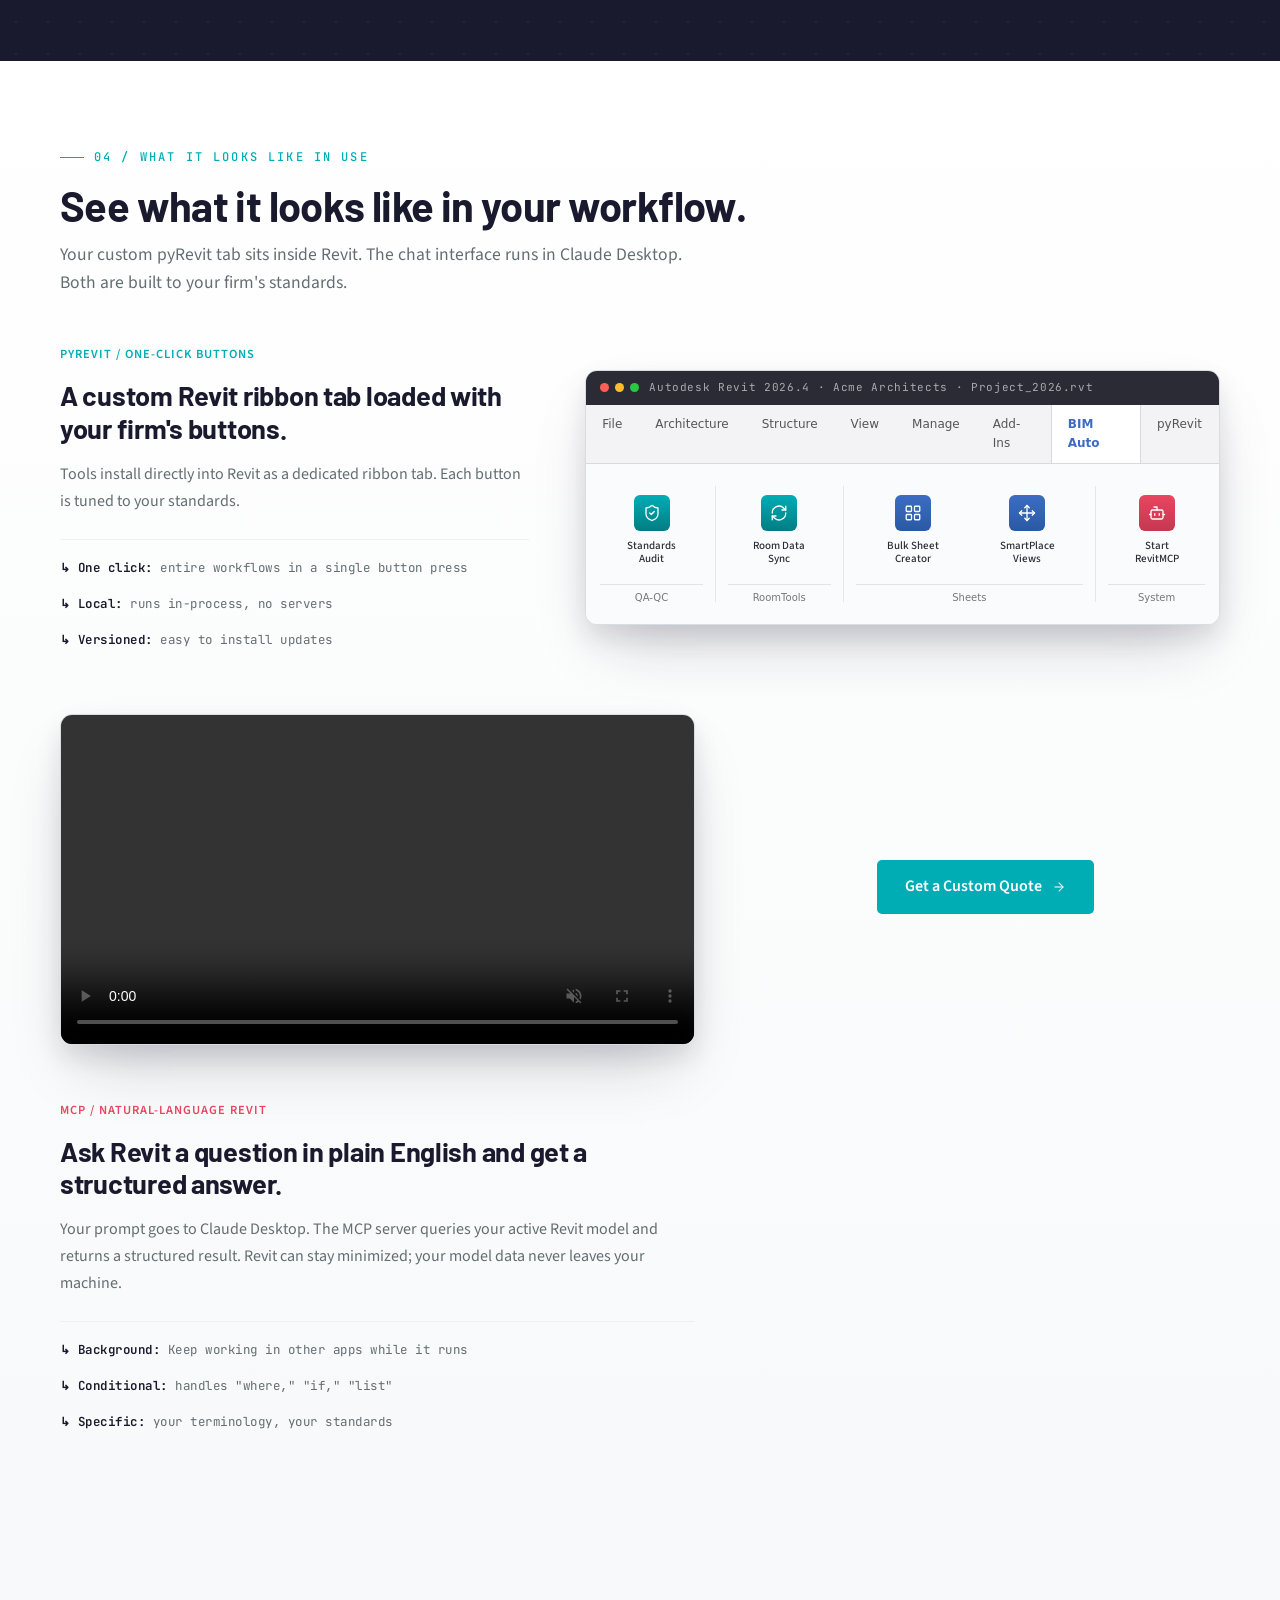
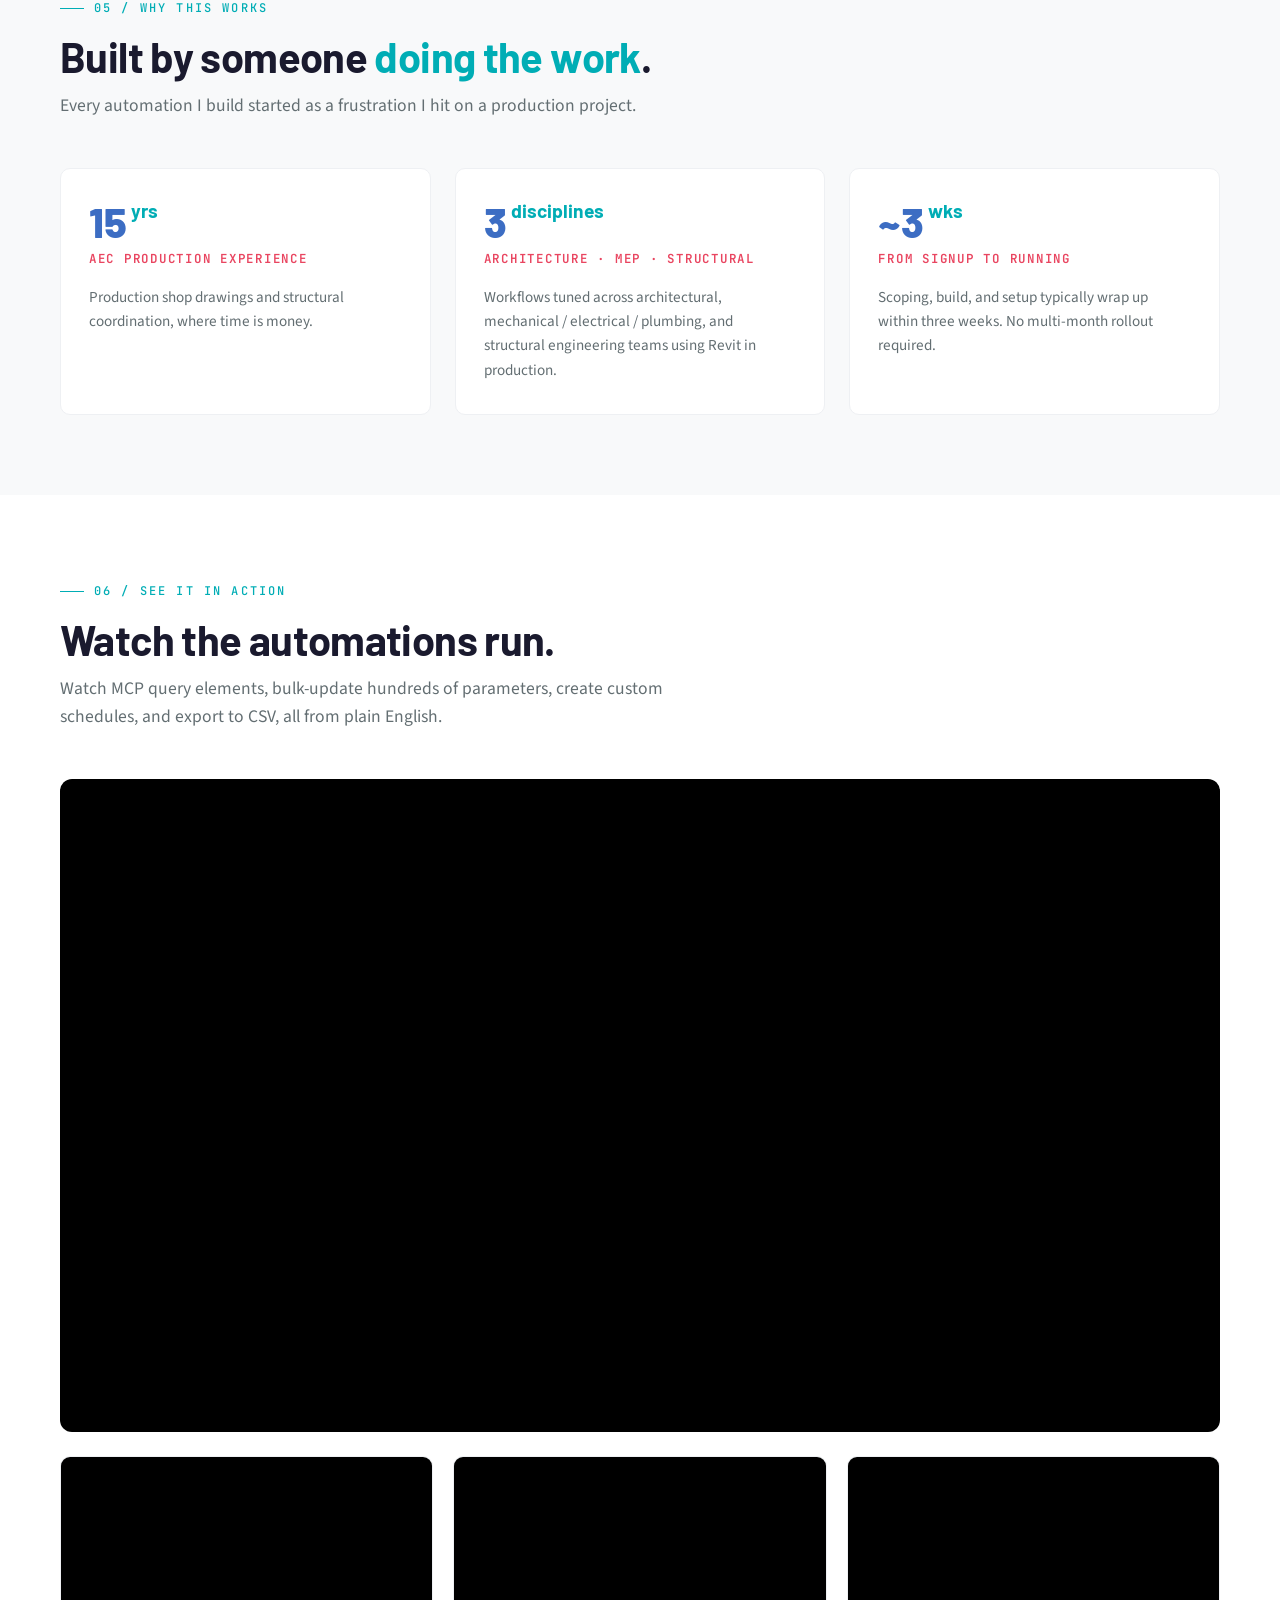
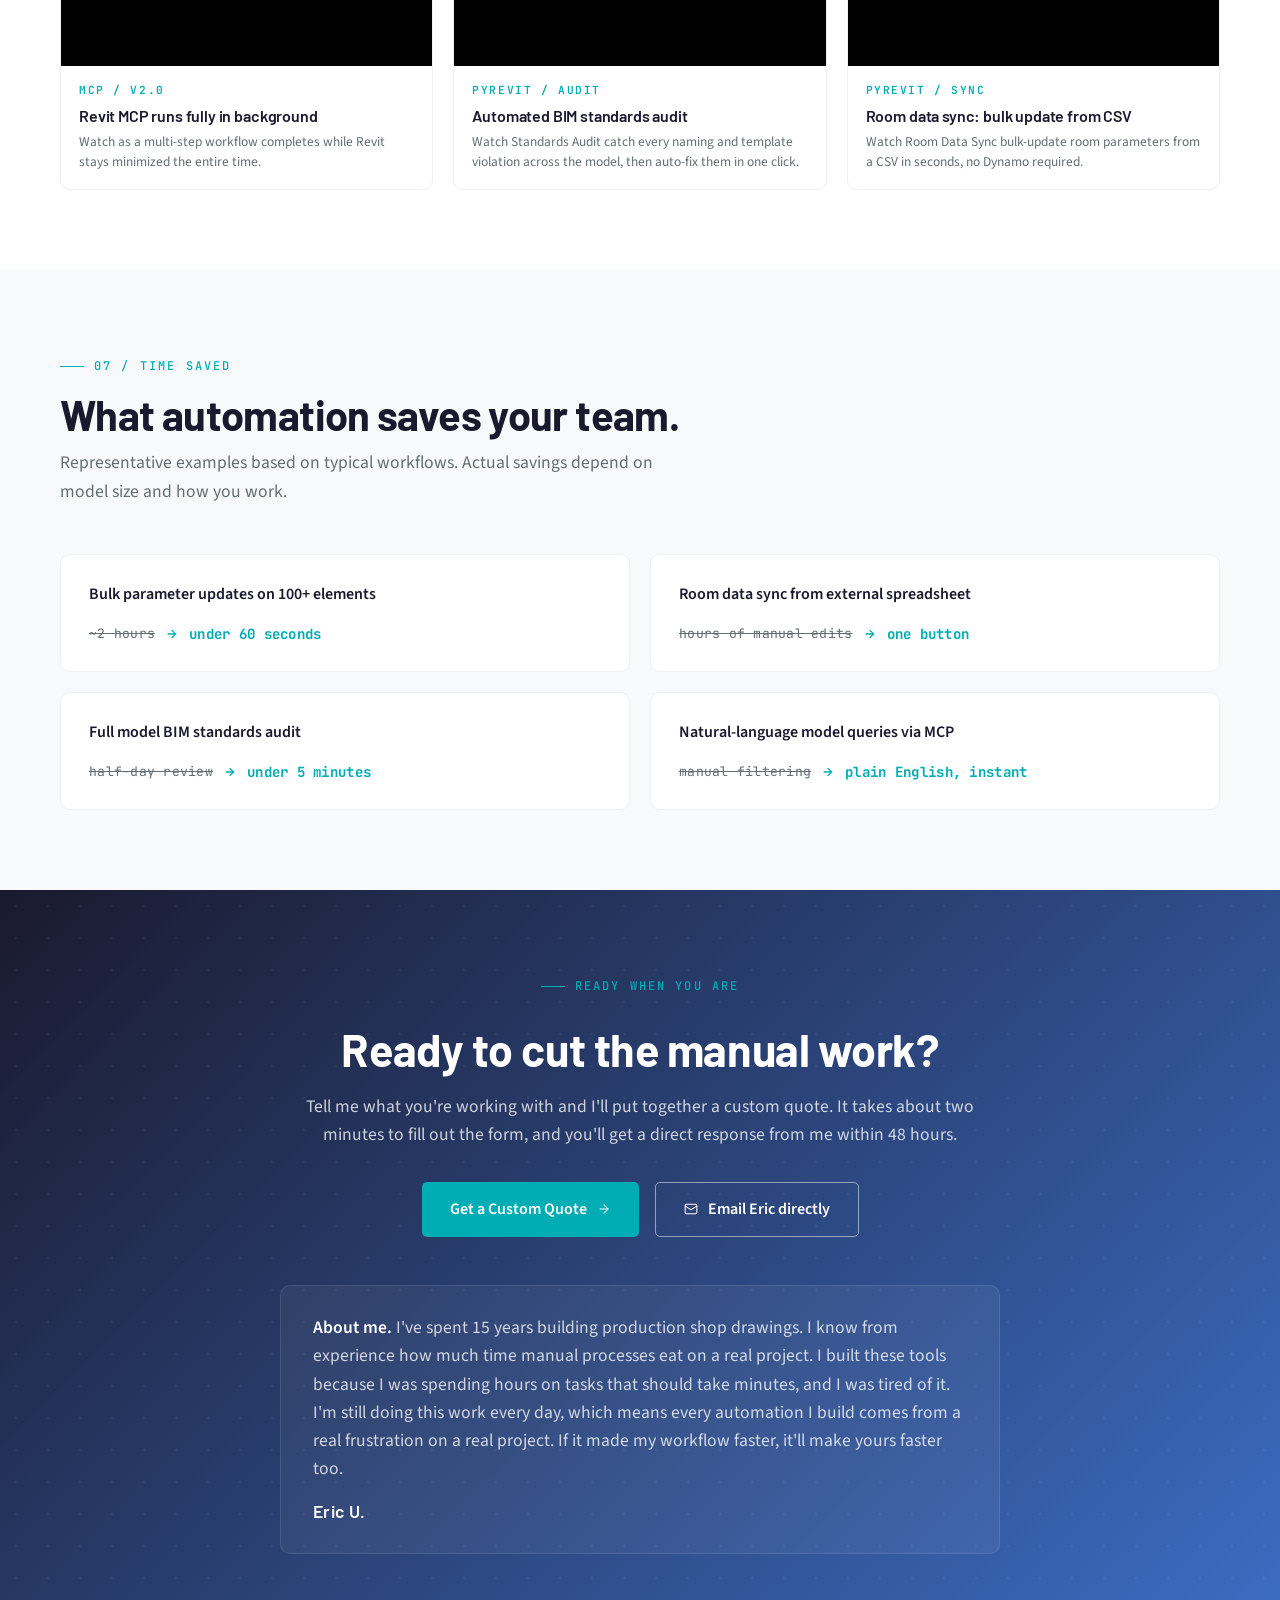
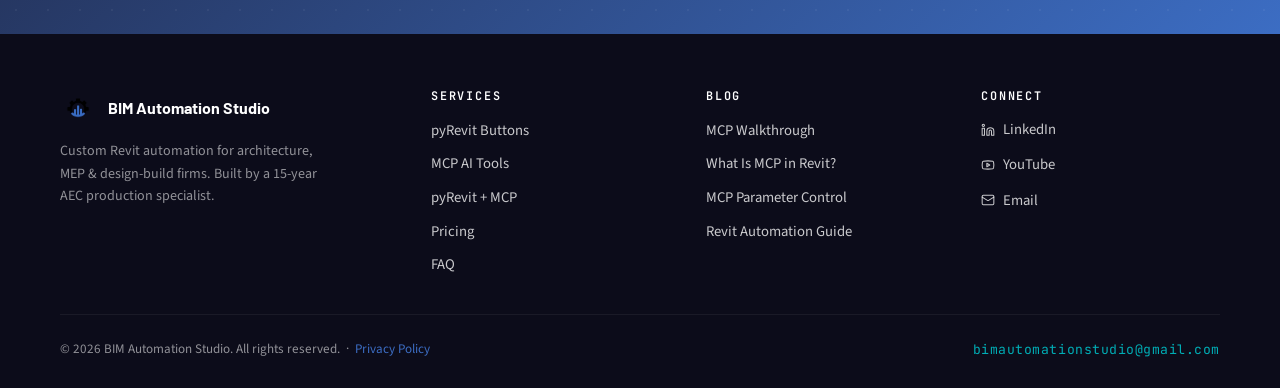
==== commit ae6887cc: "Reduce founding pilot to 1 remaining spot Update the spot count from 2 to 1 across all floating CTAs" ====
--- a/index.html
+++ b/index.html
@@ -793,7 +793,7 @@
 
       <div class="hero__pilot">
         <span class="hero__pilot-dot"></span>
-        <span>Founding pilot · 30 days free · 2 spots remaining</span>
+        <span>Founding pilot · 30 days free · 1 spot remaining</span>
       </div>
 
       <div class="hero__ctas">
@@ -801,7 +801,7 @@
         <a href="https://www.youtube.com/watch?v=FYK9sjsp464" target="_blank" rel="noreferrer" class="btn btn--ghost"><svg class="ic ic--fill" style="width:12px;height:12px"><use href="#i-play"/></svg> Watch the demo</a>
       </div>
 
-      <p class="hero__pilot-line"><b>Founding client spots open.</b> The first firms to sign on get 30 days of full access at no cost, with no subscription or onboarding fee. In exchange, you give me a 15-minute feedback call at the end of the trial.</p>
+      <p class="hero__pilot-line"><b>One founding client spot left.</b> The next firm to sign on gets 30 days of full access at no cost, with no subscription or onboarding fee. In exchange, you give me a 15-minute feedback call at the end of the trial.</p>
     </div>
 
     <div class="products" aria-label="Two products available" data-comment-anchor="961b48ef52-div">
@@ -1319,7 +1319,7 @@
   });
 </script>
 
-<a href="pricing.html#get-in-touch" class="floating-cta" onclick="gtag('event','cta_click',{event_category:'floating',event_label:'index_floating'})">Apply for Pilot Access<span style="display:block;font-size:0.75rem;font-weight:400;opacity:0.9;margin-top:3px;white-space:normal;">2 spots remaining</span></a>
+<a href="pricing.html#get-in-touch" class="floating-cta" onclick="gtag('event','cta_click',{event_category:'floating',event_label:'index_floating'})">Apply for Pilot Access<span style="display:block;font-size:0.75rem;font-weight:400;opacity:0.9;margin-top:3px;white-space:normal;">1 spot remaining</span></a>
 
 </body>
 </html>
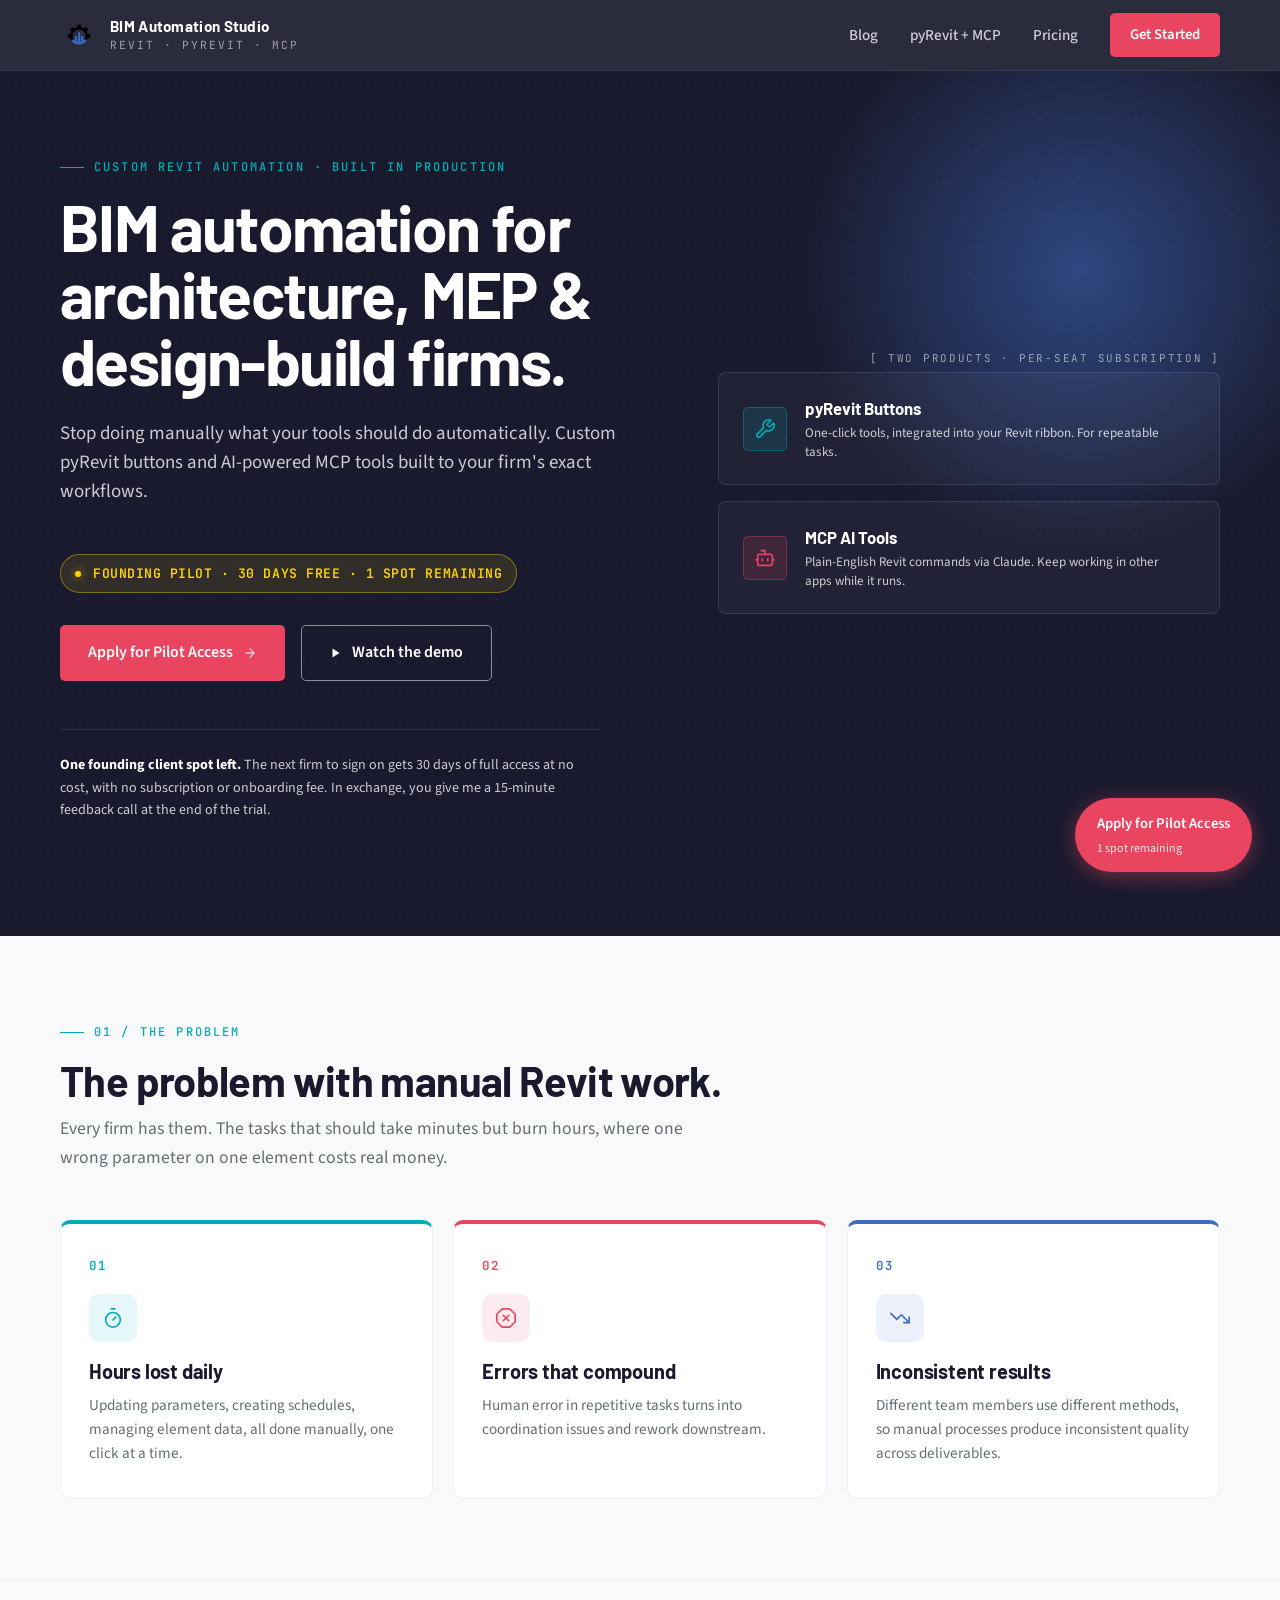
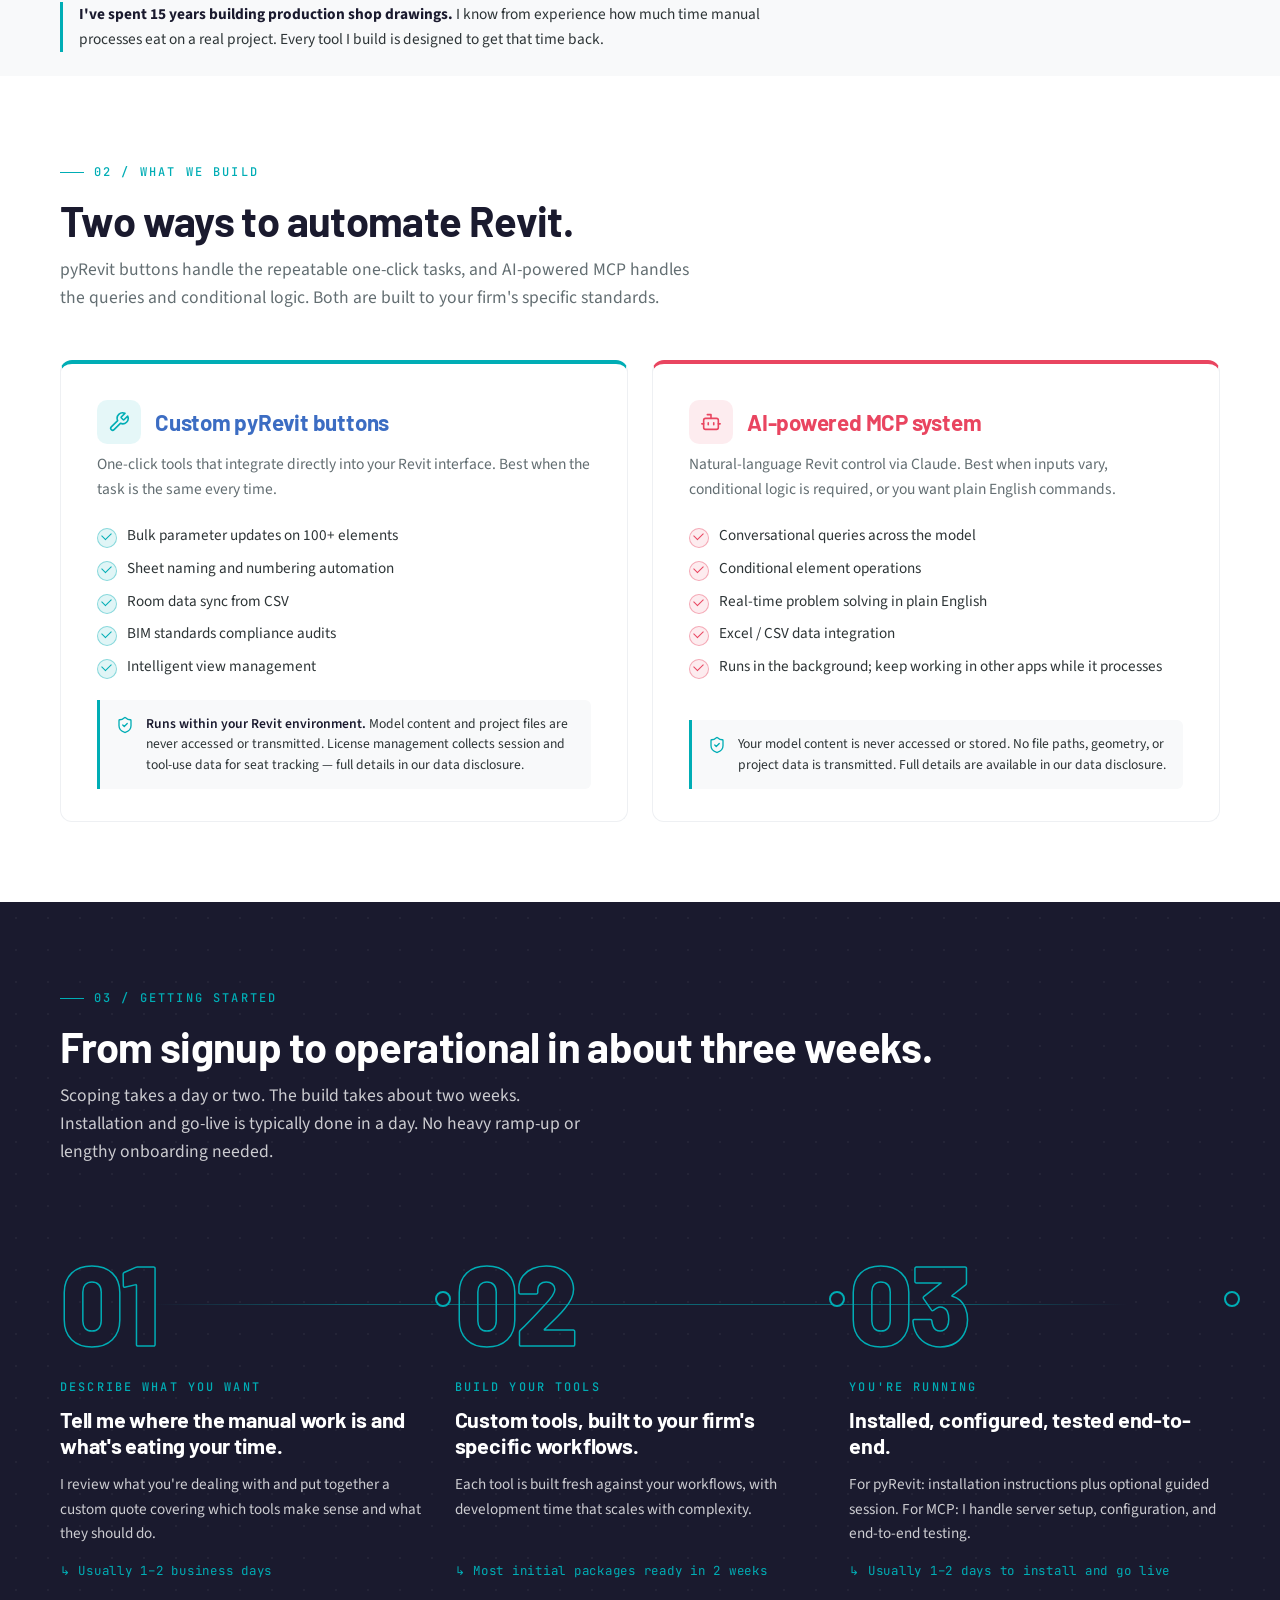
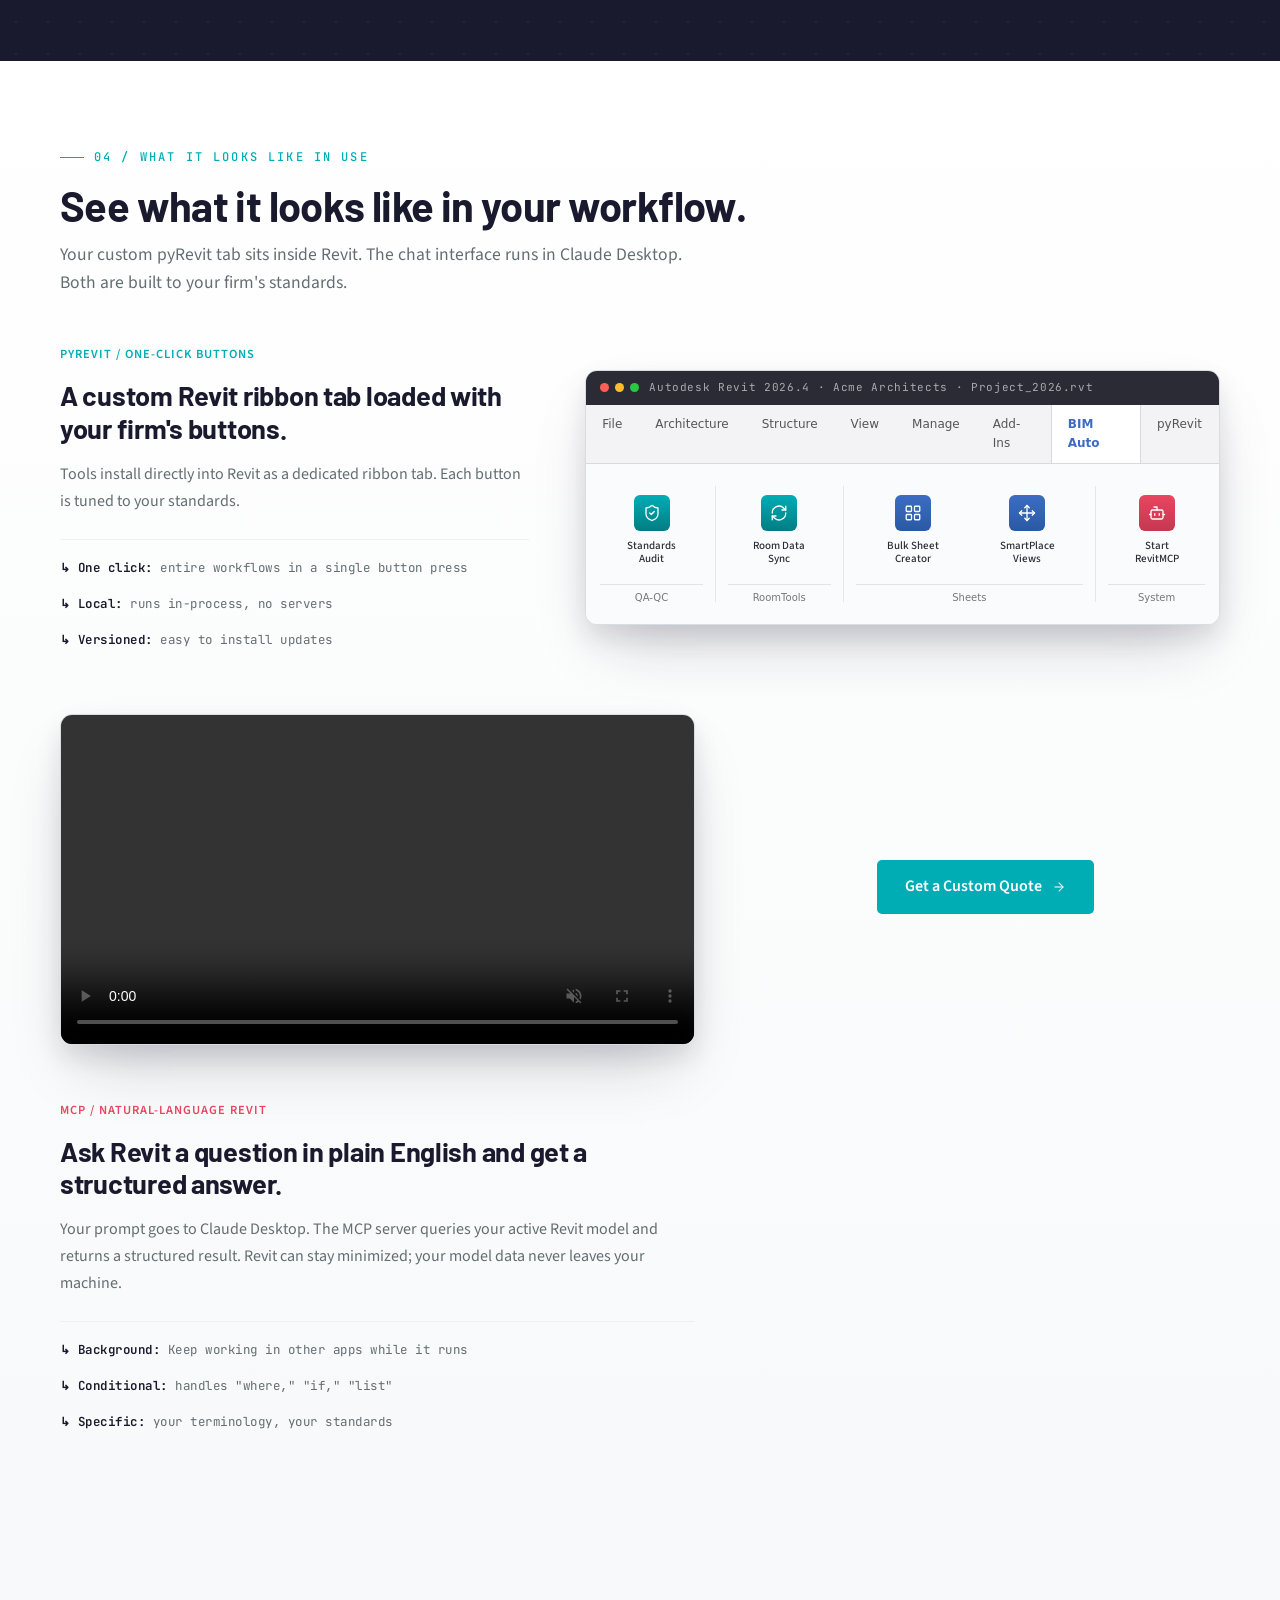
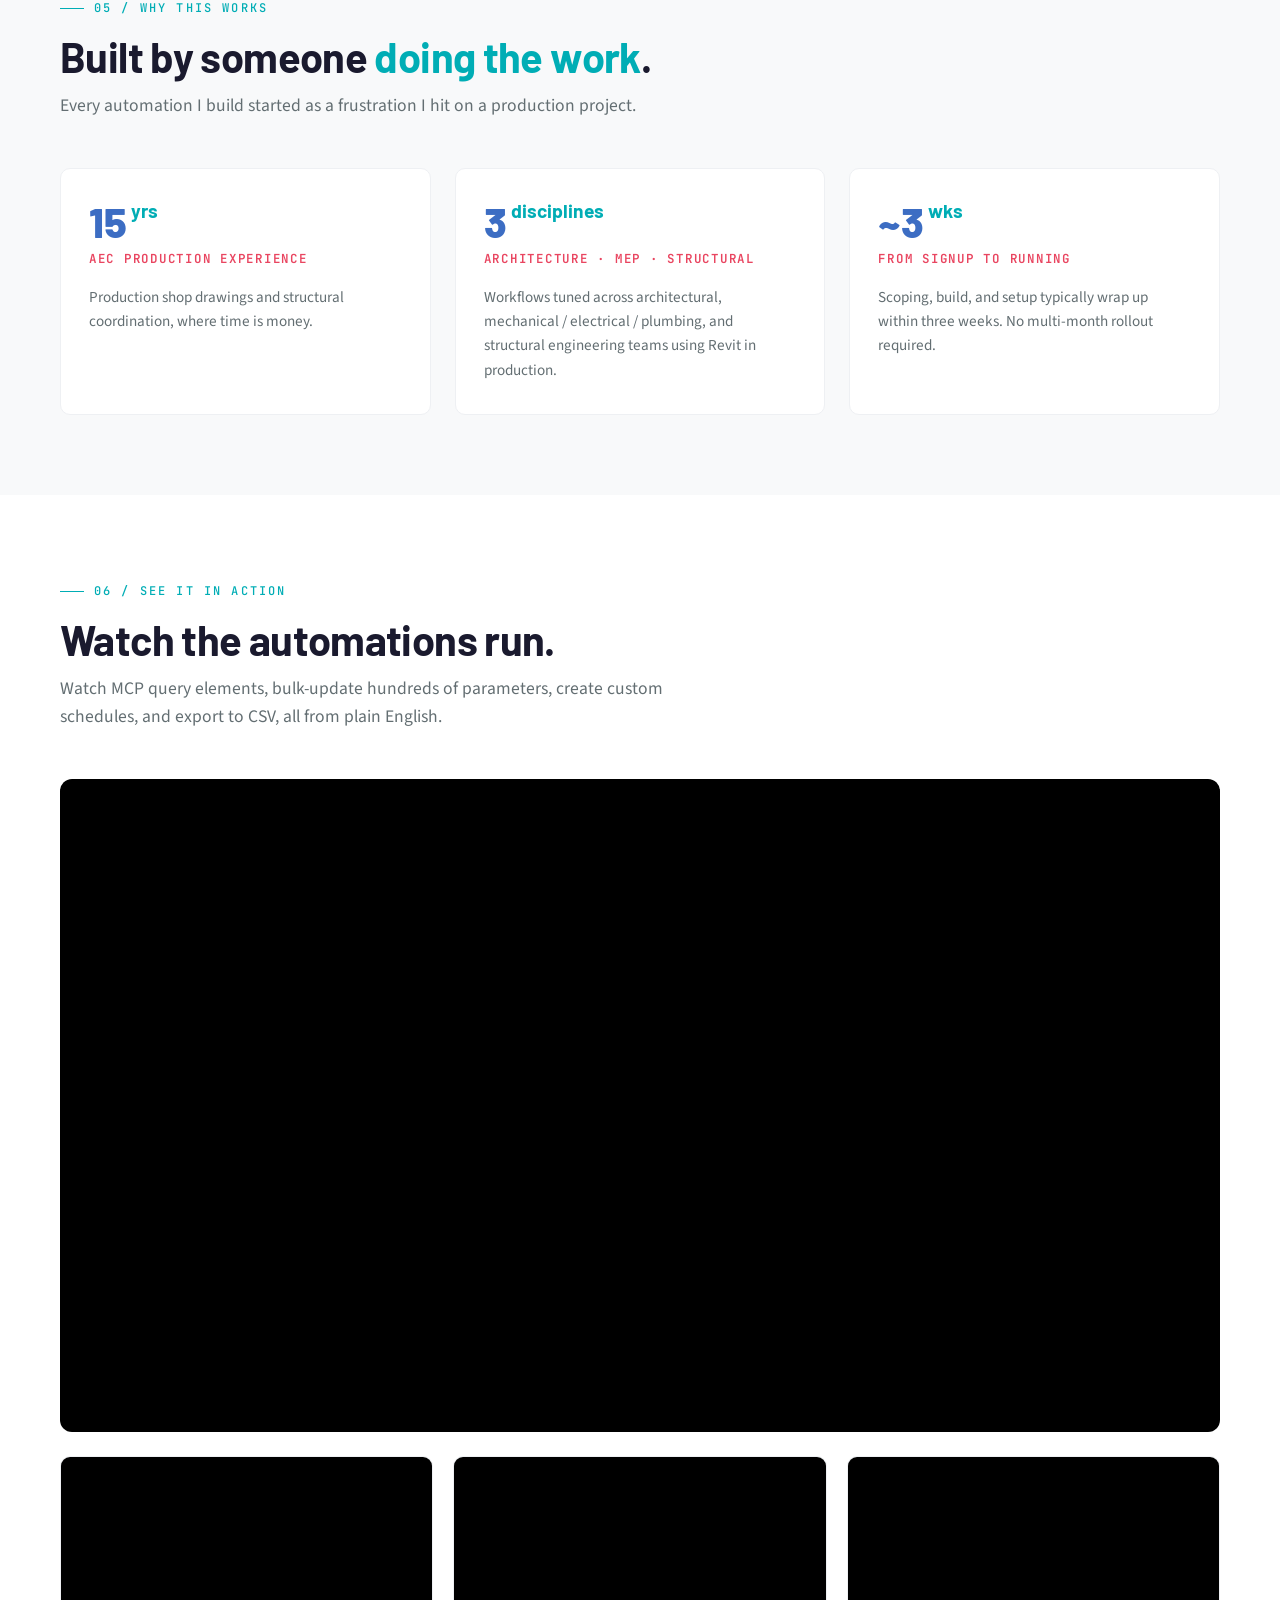
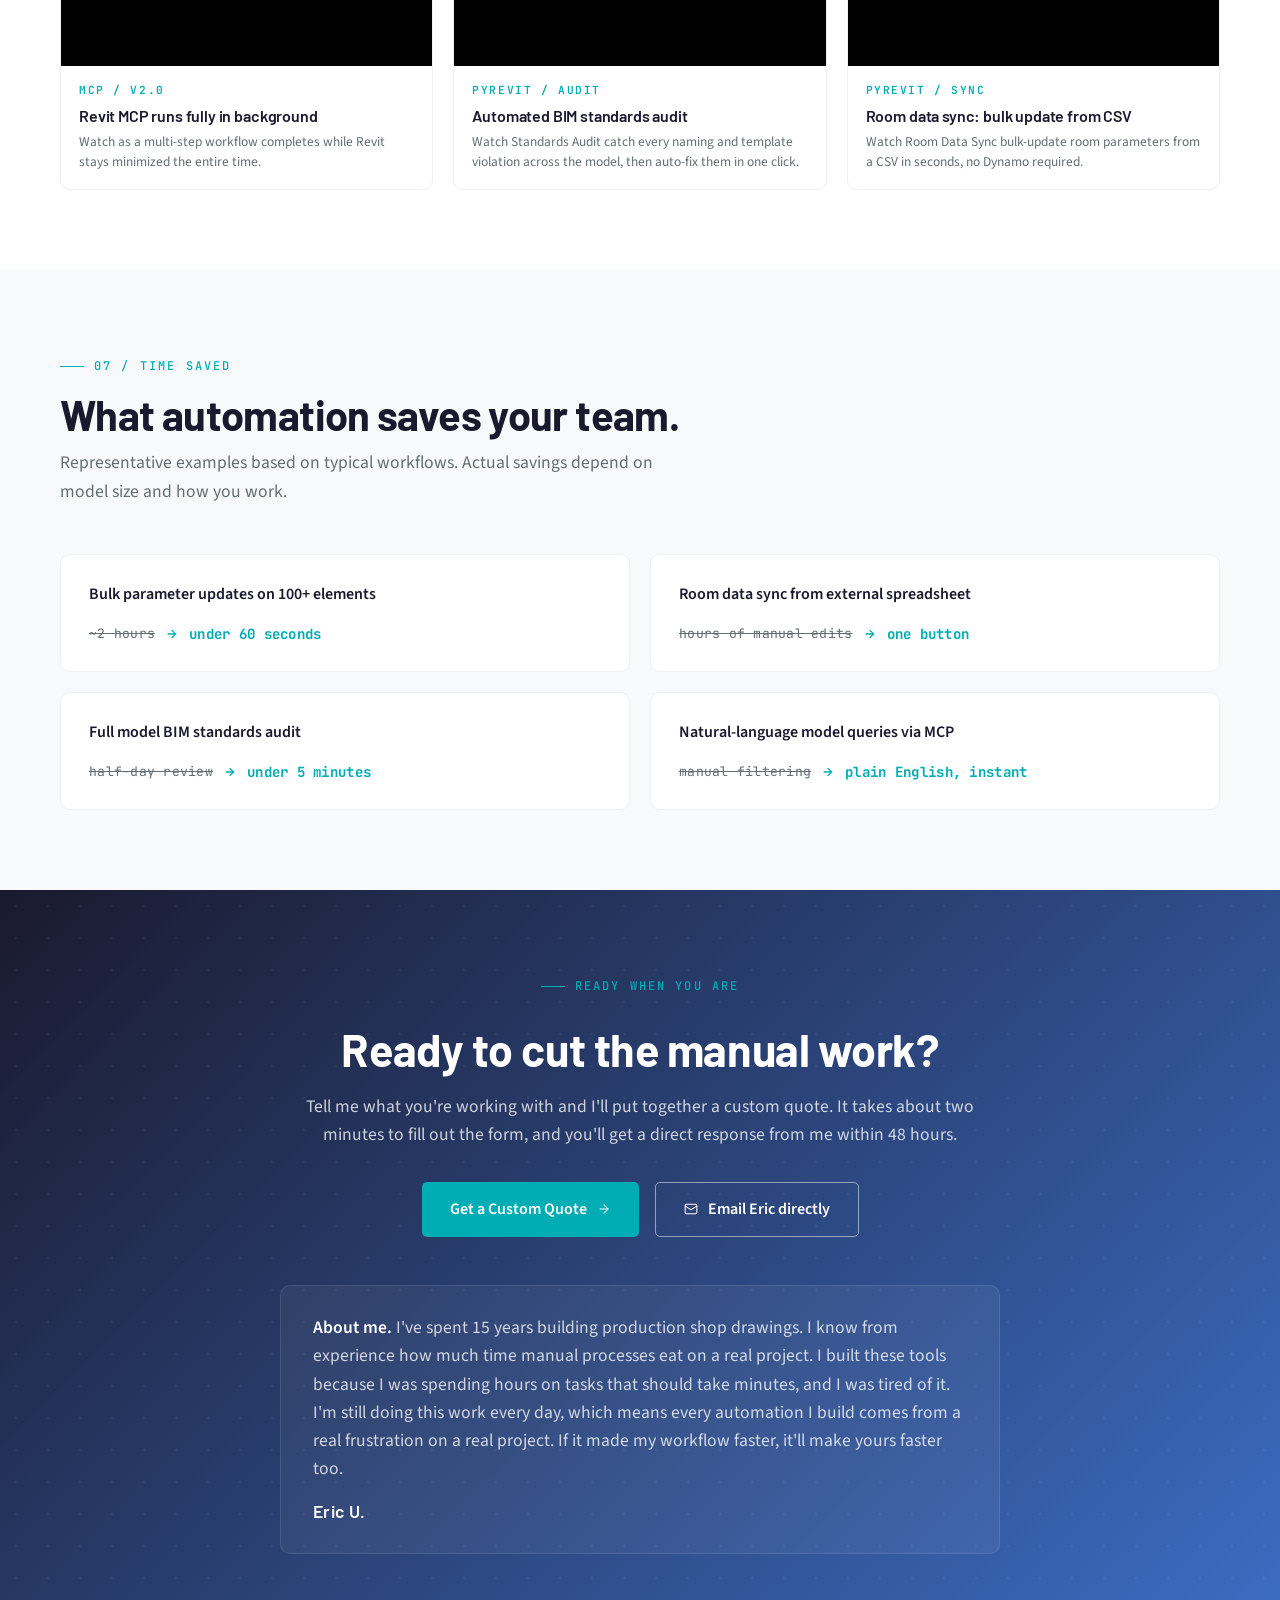
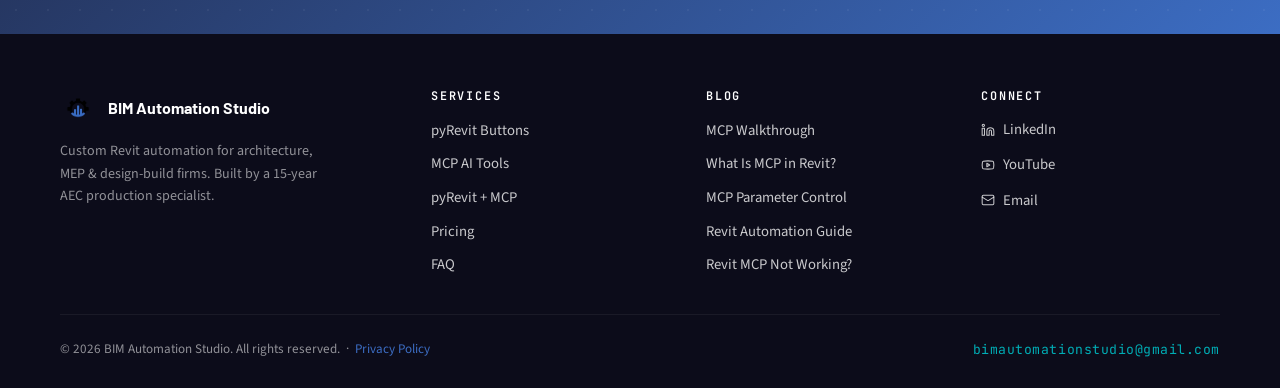
==== commit 73f2ac75: "Publish Revit MCP Not Working With Claude post; remove outdated Autodesk read-only claims; bio copy " ====
--- a/index.html
+++ b/index.html
@@ -1290,6 +1290,7 @@
           <li><a href="blog-what-is-mcp-in-revit-bim.html">What Is MCP in Revit?</a></li>
           <li><a href="blog-can-mcp-control-revit-parameters.html">MCP Parameter Control</a></li>
           <li><a href="blog-revit-workflow-automation-guide.html">Revit Automation Guide</a></li>
+          <li><a href="blog-revit-mcp-not-working-claude.html">Revit MCP Not Working?</a></li>
         </ul>
       </div>
       <div class="footer__col">
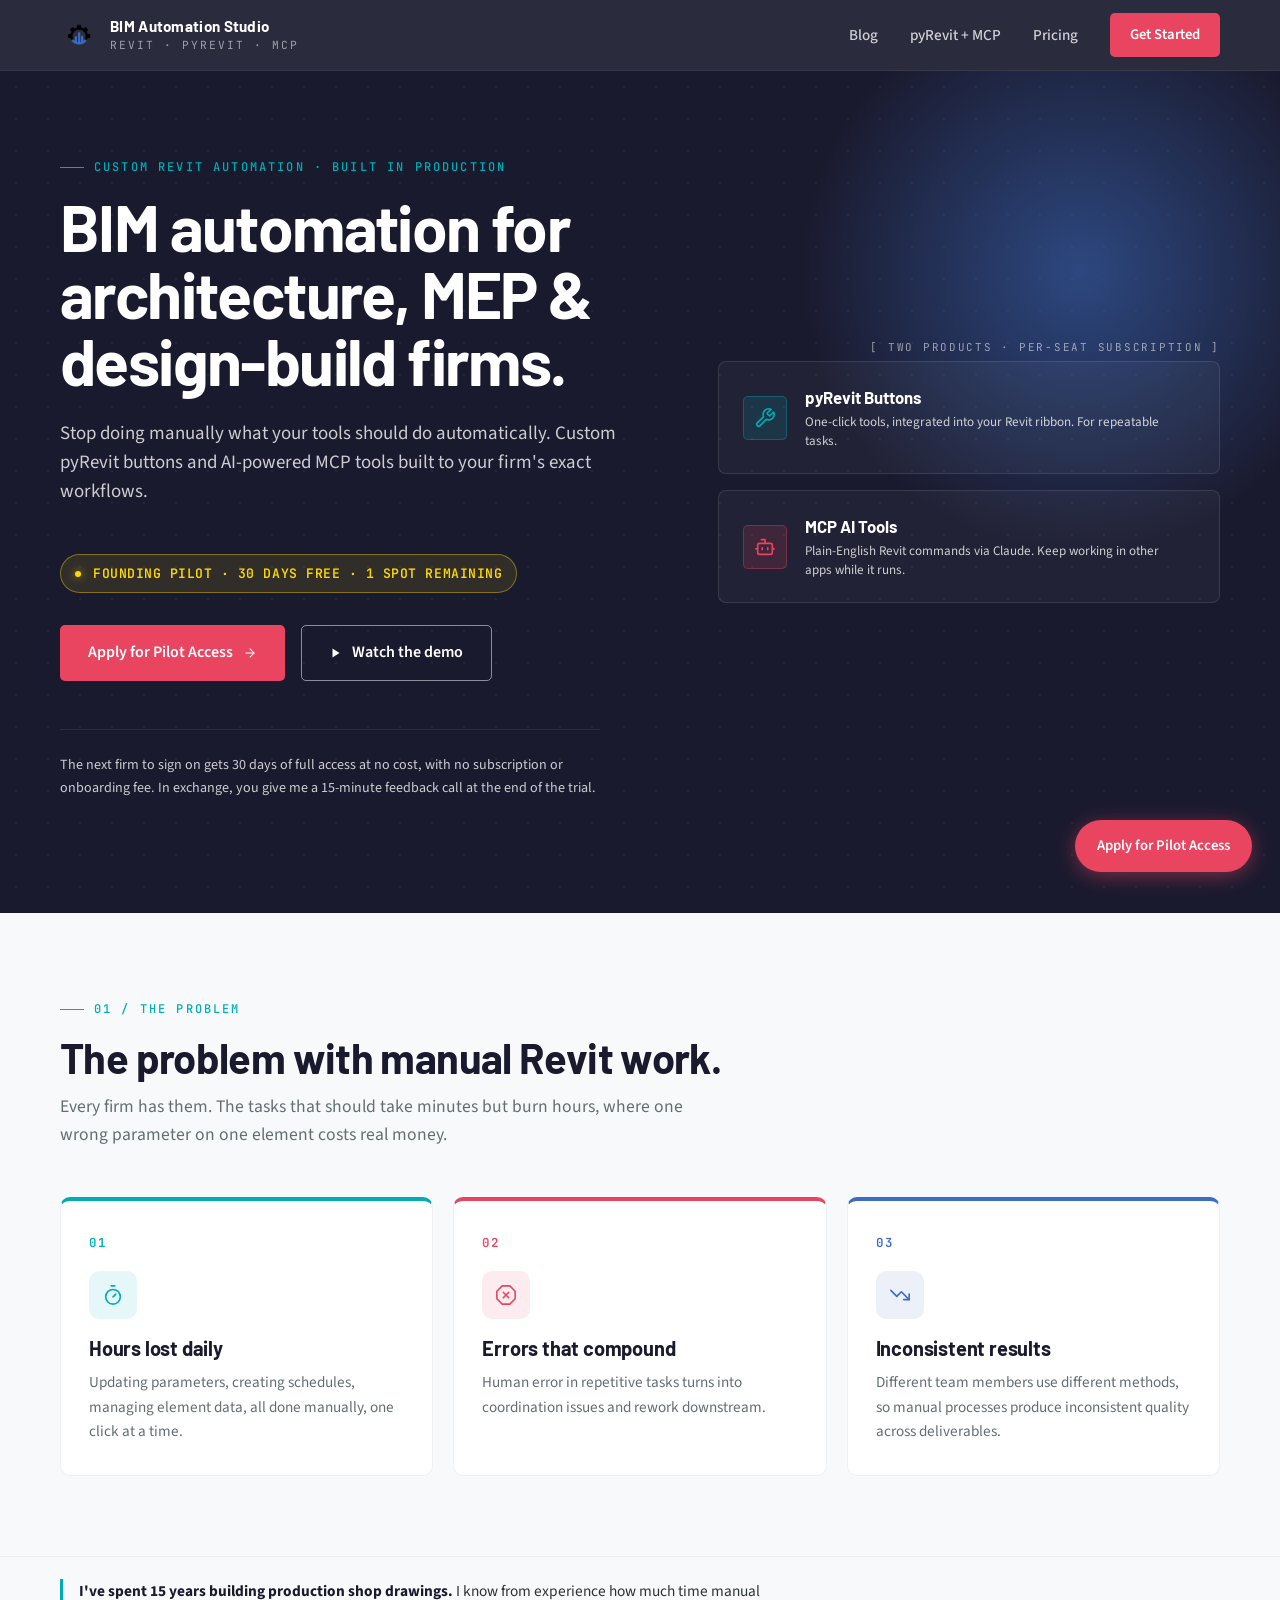
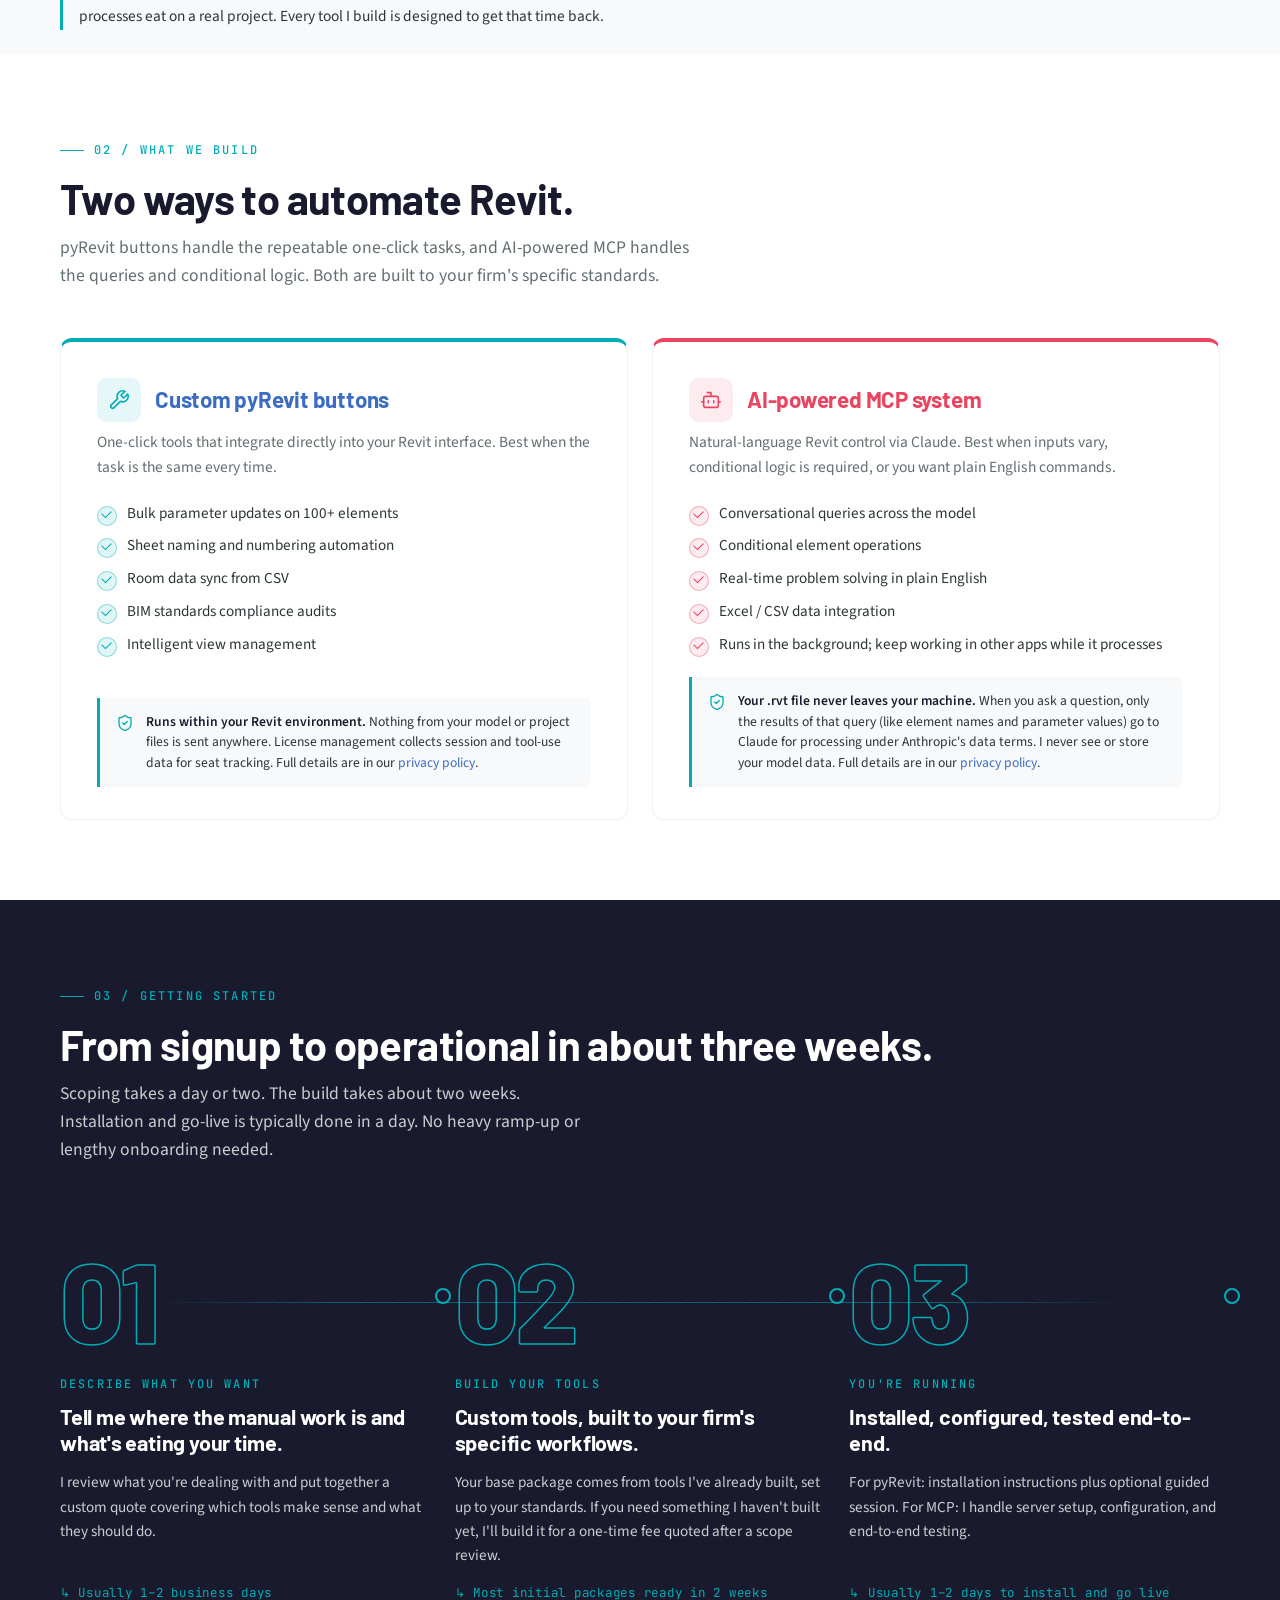
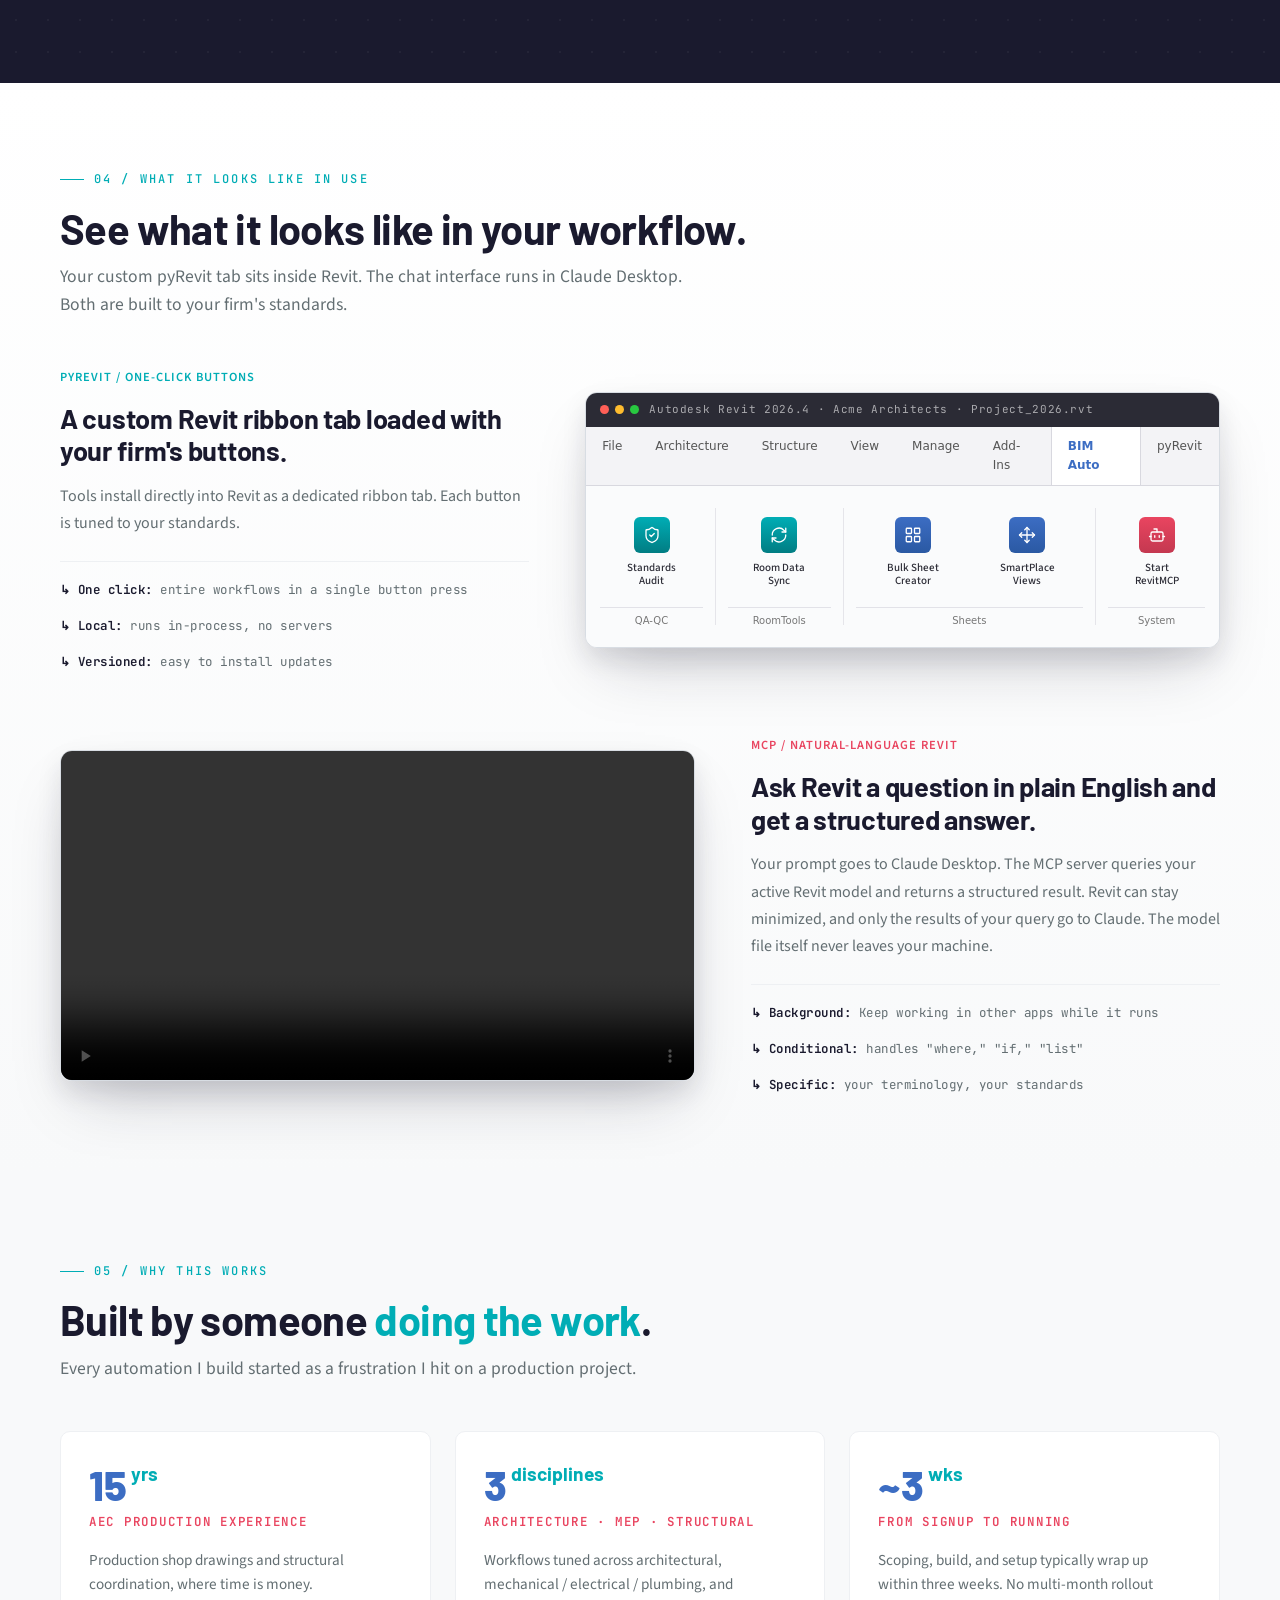
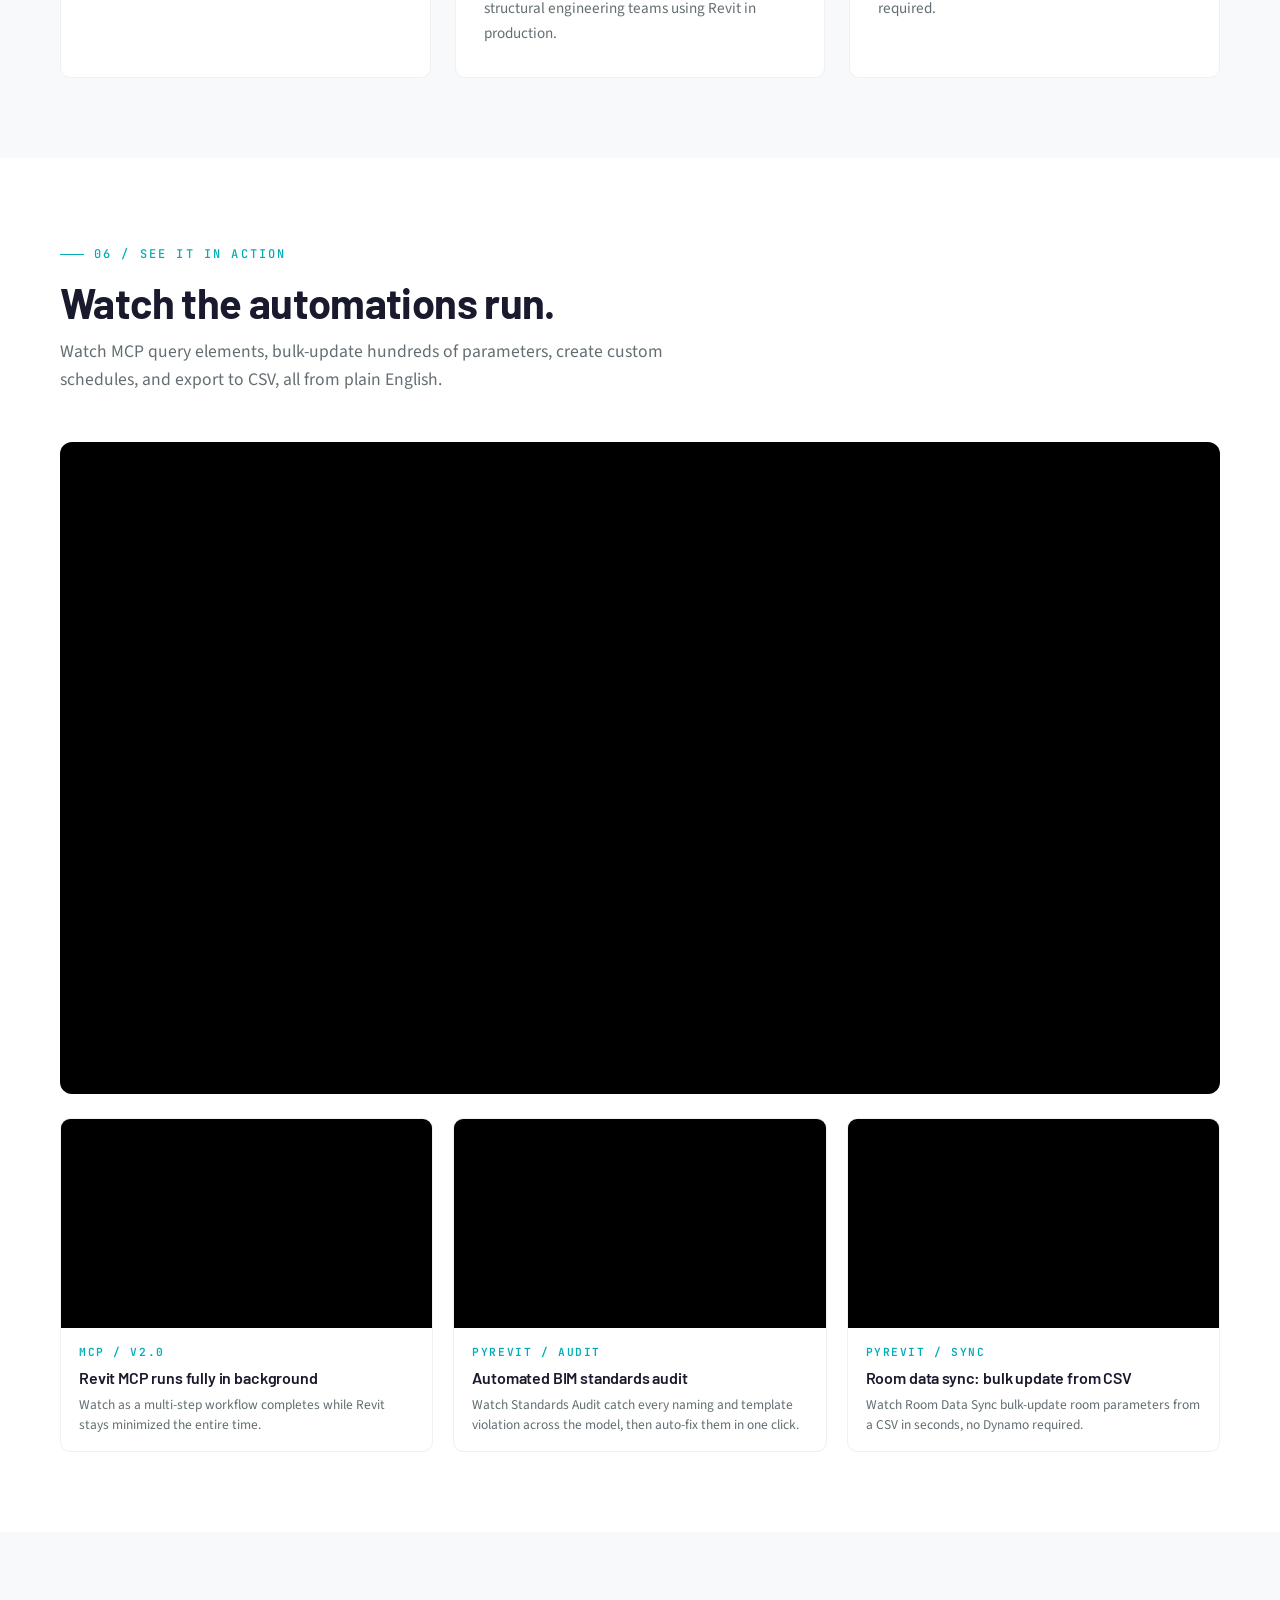
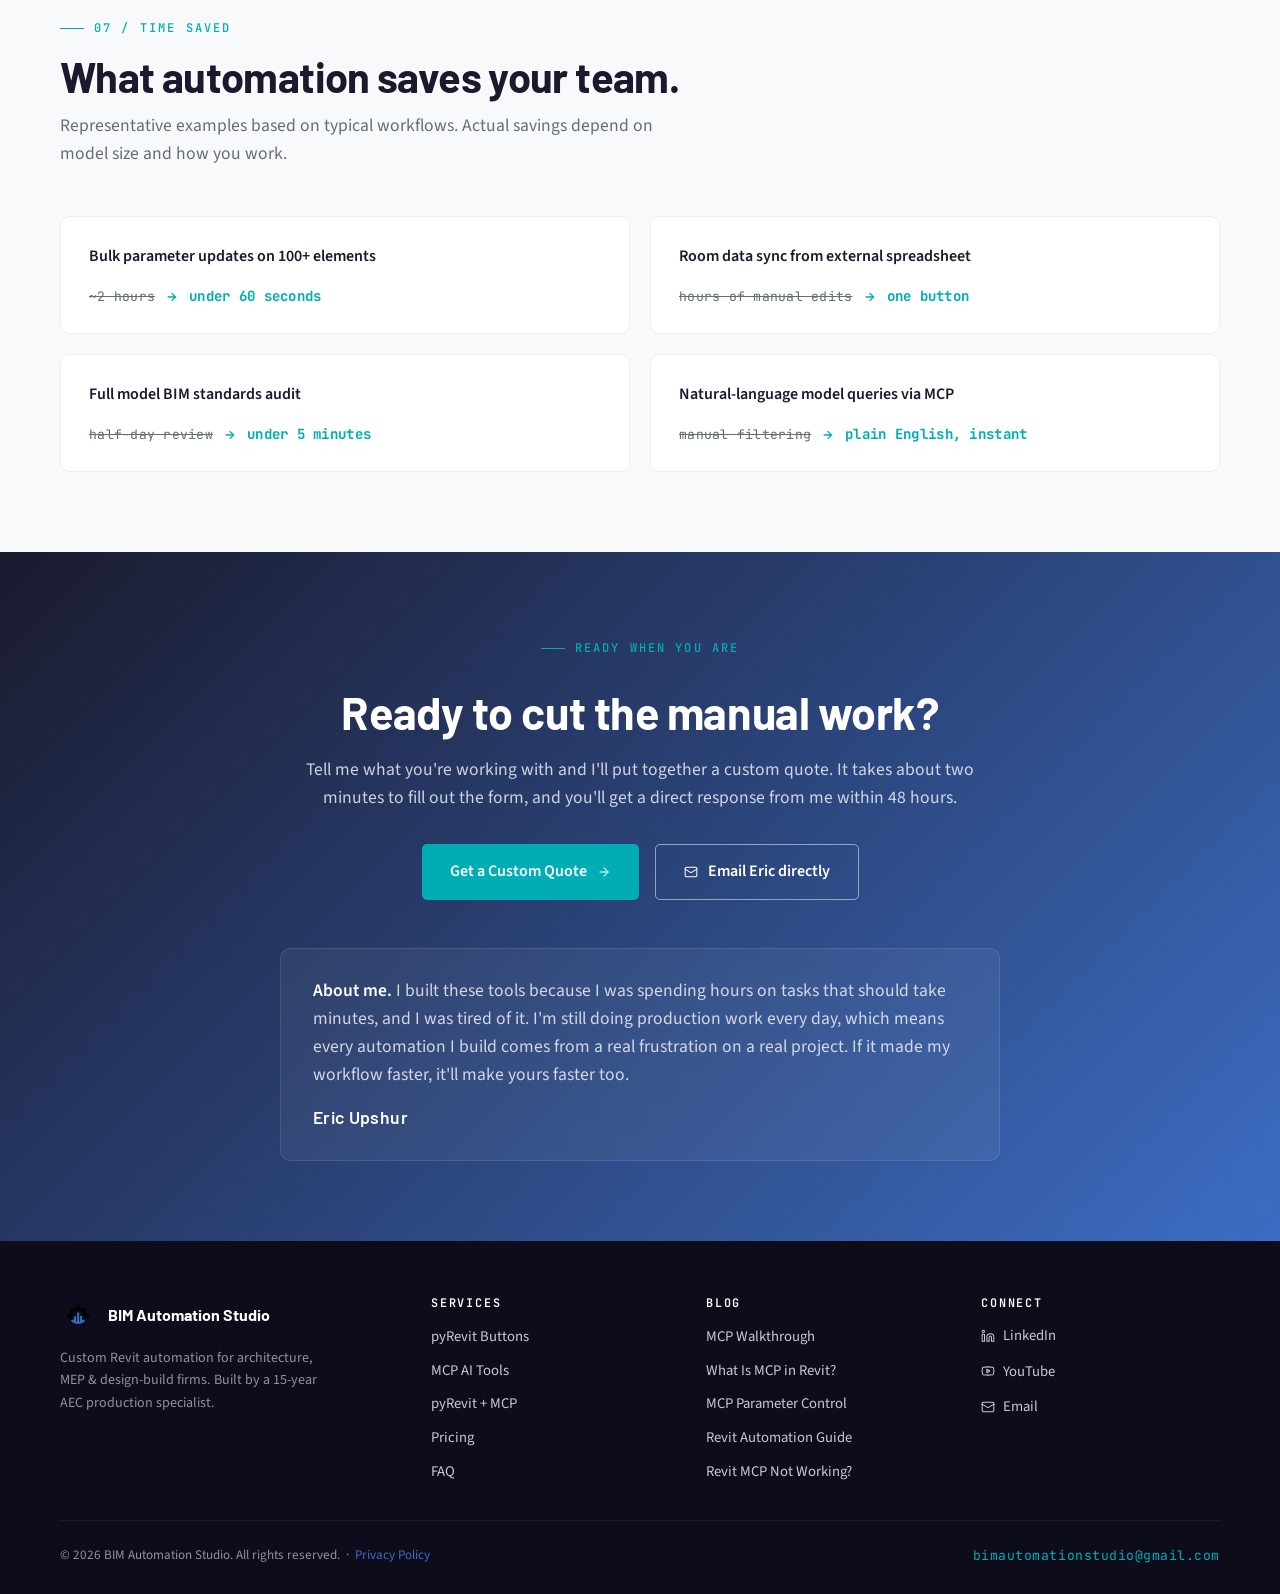
==== commit 6dc107eb: "Privacy policy corrections, custom build pricing, new pricing examples, seats, Claude account note, " ====
--- a/index.html
+++ b/index.html
@@ -14,13 +14,13 @@
 <meta property="og:url" content="https://bim-automation-studio.github.io/">
 <meta property="og:title" content="BIM Automation Studio: Revit Automation for Architecture, MEP & Design-Build Firms">
 <meta property="og:description" content="Custom BIM automation for Revit: pyRevit buttons and AI-powered MCP tools built to your firm's exact workflows by a 15-year AEC production specialist.">
-<meta property="og:image" content="https://bim-automation-studio.github.io/assets/logo.png">
+<meta property="og:image" content="https://bim-automation-studio.github.io/assets/social-card.png">
 
 <!-- Twitter Card -->
 <meta name="twitter:card" content="summary_large_image">
 <meta name="twitter:title" content="BIM Automation Studio: Revit Automation for Architecture, MEP & Design-Build Firms">
 <meta name="twitter:description" content="Custom BIM automation for Revit: pyRevit buttons and AI-powered MCP tools built to your firm's exact workflows by a 15-year AEC production specialist.">
-<meta name="twitter:image" content="https://bim-automation-studio.github.io/assets/logo.png">
+<meta name="twitter:image" content="https://bim-automation-studio.github.io/assets/social-card.png">
 
 <!-- Google Analytics (preserved) -->
 <script async src="https://www.googletagmanager.com/gtag/js?id=G-WV3SV10YQT"></script>
@@ -801,7 +801,7 @@
         <a href="https://www.youtube.com/watch?v=FYK9sjsp464" target="_blank" rel="noreferrer" class="btn btn--ghost"><svg class="ic ic--fill" style="width:12px;height:12px"><use href="#i-play"/></svg> Watch the demo</a>
       </div>
 
-      <p class="hero__pilot-line"><b>One founding client spot left.</b> The next firm to sign on gets 30 days of full access at no cost, with no subscription or onboarding fee. In exchange, you give me a 15-minute feedback call at the end of the trial.</p>
+      <p class="hero__pilot-line">The next firm to sign on gets 30 days of full access at no cost, with no subscription or onboarding fee. In exchange, you give me a 15-minute feedback call at the end of the trial.</p>
     </div>
 
     <div class="products" aria-label="Two products available" data-comment-anchor="961b48ef52-div">
@@ -893,7 +893,7 @@
         </ul>
         <div class="privacy">
           <svg class="ic"><use href="#i-shield-check"/></svg>
-          <div><b>Runs within your Revit environment.</b> Model content and project files are never accessed or transmitted. License management collects session and tool-use data for seat tracking — full details in our data disclosure.</div>
+          <div><b>Runs within your Revit environment.</b> Nothing from your model or project files is sent anywhere. License management collects session and tool-use data for seat tracking. Full details are in our <a href="privacy-policy.html#client-data">privacy policy</a>.</div>
         </div>
       </article>
 
@@ -912,7 +912,7 @@
         </ul>
         <div class="privacy" data-comment-anchor="e344476a73-div">
           <svg class="ic"><use href="#i-shield-check"/></svg>
-          <div>Your model content is never accessed or stored. No file paths, geometry, or project data is transmitted. Full details are available in our data disclosure.</div>
+          <div><b>Your .rvt file never leaves your machine.</b> When you ask a question, only the results of that query (like element names and parameter values) go to Claude for processing under Anthropic's data terms. I never see or store your model data. Full details are in our <a href="privacy-policy.html#ai-processing">privacy policy</a>.</div>
         </div>
       </article>
     </div>
@@ -941,7 +941,7 @@
         <div class="step__num">02</div>
         <div class="step__label">Build your tools</div>
         <h3 class="step__title">Custom tools, built to your firm's specific workflows.</h3>
-        <p class="step__body">Each tool is built fresh against your workflows, with development time that scales with complexity.</p>
+        <p class="step__body">Your base package comes from tools I've already built, set up to your standards. If you need something I haven't built yet, I'll build it for a one-time fee quoted after a scope review.</p>
         <div class="step__time">↳ Most initial packages ready in 2 weeks</div>
       </div>
       <div class="step">
@@ -1060,7 +1060,7 @@
         <div class="showcase-item__copy">
           <div class="overline" style="color:var(--bas-coral)">MCP / Natural-language Revit</div>
           <h3>Ask Revit a question in plain English and get a structured answer.</h3>
-          <p data-comment-anchor="811262e2fd-p">Your prompt goes to Claude Desktop. The MCP server queries your active Revit model and returns a structured result. Revit can stay minimized; your model data never leaves your machine.</p>
+          <p data-comment-anchor="811262e2fd-p">Your prompt goes to Claude Desktop. The MCP server queries your active Revit model and returns a structured result. Revit can stay minimized, and only the results of your query go to Claude. The model file itself never leaves your machine.</p>
           <div class="showcase-item__meta">
             <div data-comment-anchor="d4efa1c024-div"><b>↳ Background:</b> Keep working in other apps while it runs</div>
             <div><b>↳ Conditional:</b> handles "where," "if," "list"</div>
@@ -1077,9 +1077,6 @@
             playsinline
             controls
           ></video>
-        </div>
-        <div style="margin-top:16px;text-align:center">
-          <a href="pricing.html#get-in-touch" class="btn btn--teal">Get a Custom Quote <svg class="ic" style="width:14px;height:14px"><use href="#i-arrow-right"/></svg></a>
         </div>
       </div>
 
@@ -1253,8 +1250,8 @@
     </div>
 
     <div class="cta__bio">
-      <p style="margin:0 0 14px" data-comment-anchor="bdd3604f3e-p"><b>About me.</b> I've spent 15 years building production shop drawings. I know from experience how much time manual processes eat on a real project. I built these tools because I was spending hours on tasks that should take minutes, and I was tired of it. I'm still doing this work every day, which means every automation I build comes from a real frustration on a real project. If it made my workflow faster, it'll make yours faster too.</p>
-      <p style="margin:0;color:#fff;font-weight:600;font-family:var(--font-display);letter-spacing:0.02em" data-comment-anchor="a79e1327c3-p">Eric U.</p>
+      <p style="margin:0 0 14px" data-comment-anchor="bdd3604f3e-p"><b>About me.</b> I built these tools because I was spending hours on tasks that should take minutes, and I was tired of it. I'm still doing production work every day, which means every automation I build comes from a real frustration on a real project. If it made my workflow faster, it'll make yours faster too.</p>
+      <p style="margin:0;color:#fff;font-weight:600;font-family:var(--font-display);letter-spacing:0.02em" data-comment-anchor="a79e1327c3-p">Eric Upshur</p>
     </div>
   </div>
 </section>
@@ -1320,7 +1317,8 @@
   });
 </script>
 
-<a href="pricing.html#get-in-touch" class="floating-cta" onclick="gtag('event','cta_click',{event_category:'floating',event_label:'index_floating'})">Apply for Pilot Access<span style="display:block;font-size:0.75rem;font-weight:400;opacity:0.9;margin-top:3px;white-space:normal;">1 spot remaining</span></a>
-
+<a href="pricing.html#get-in-touch" class="floating-cta" onclick="gtag('event','cta_click',{event_category:'floating',event_label:'index_floating'})">Apply for Pilot Access</a>
+
+<script src="assets/bas-analytics.js" defer></script>
 </body>
 </html>
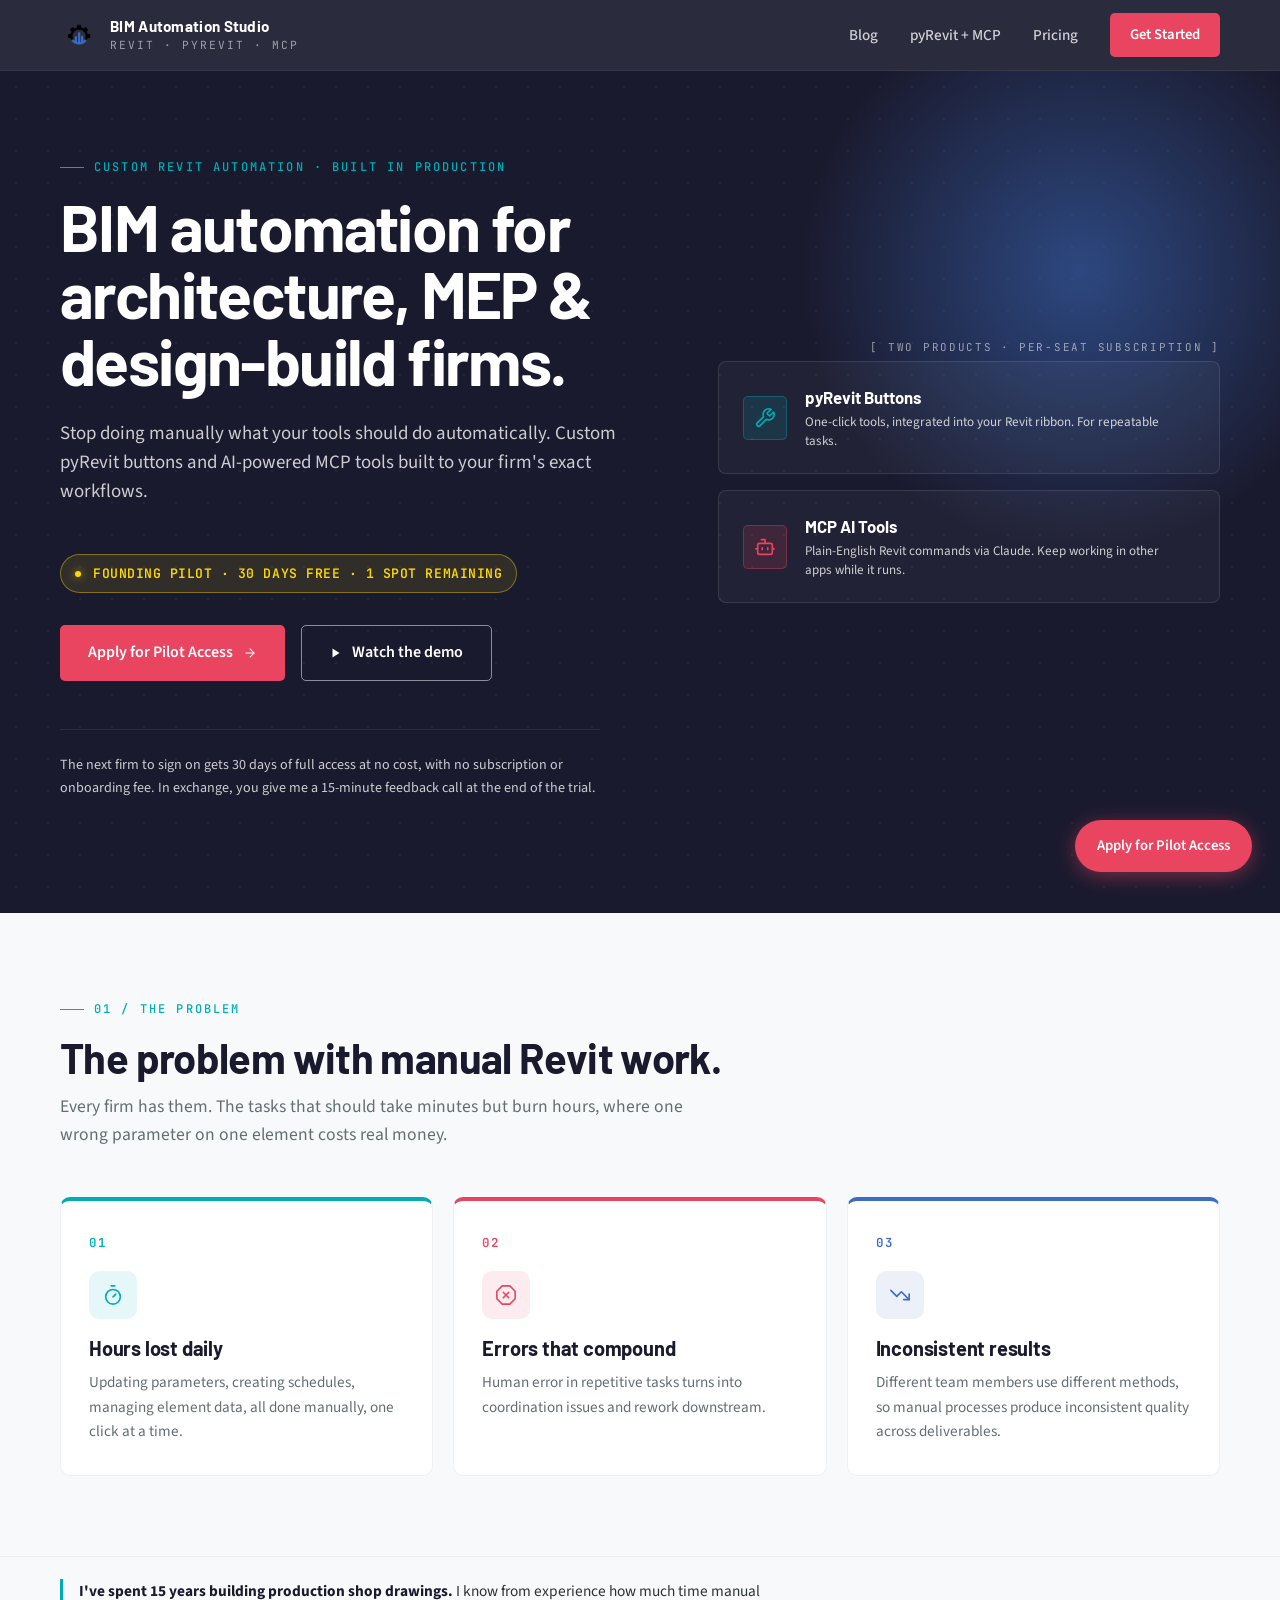
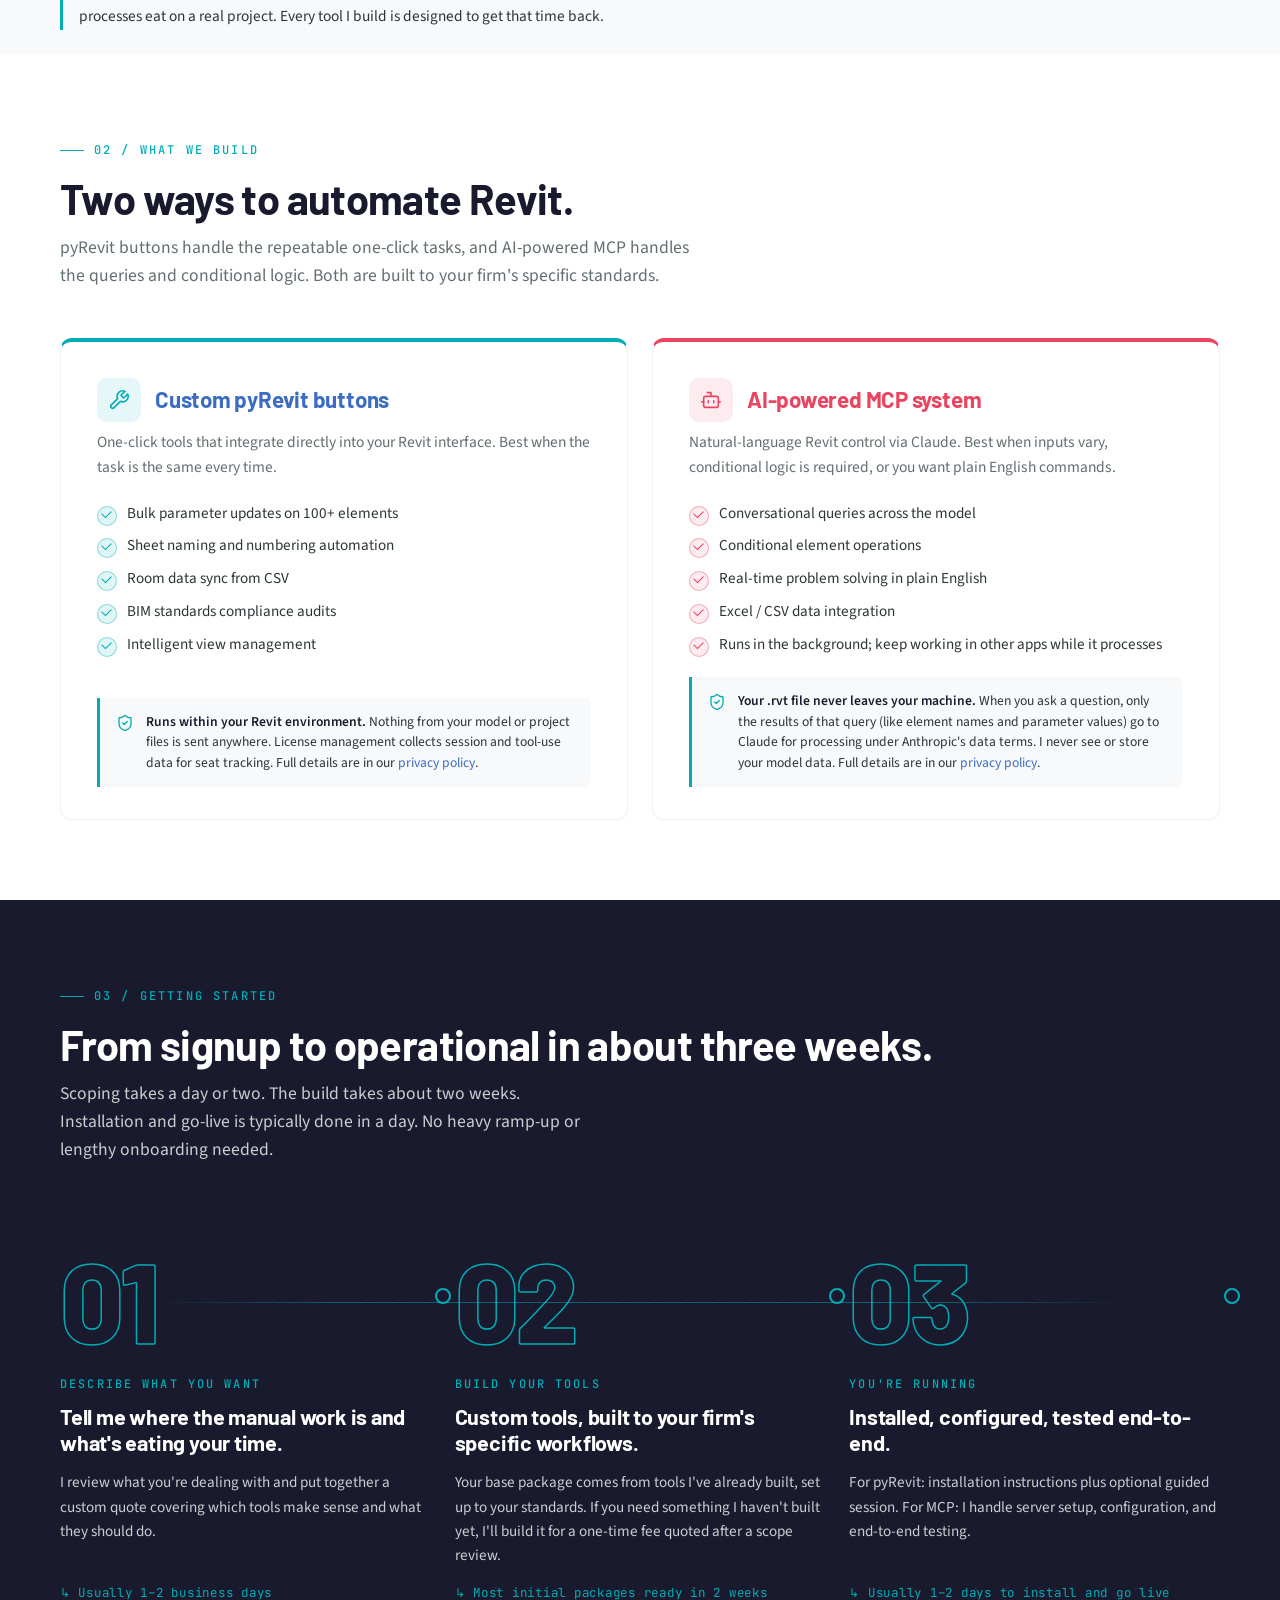
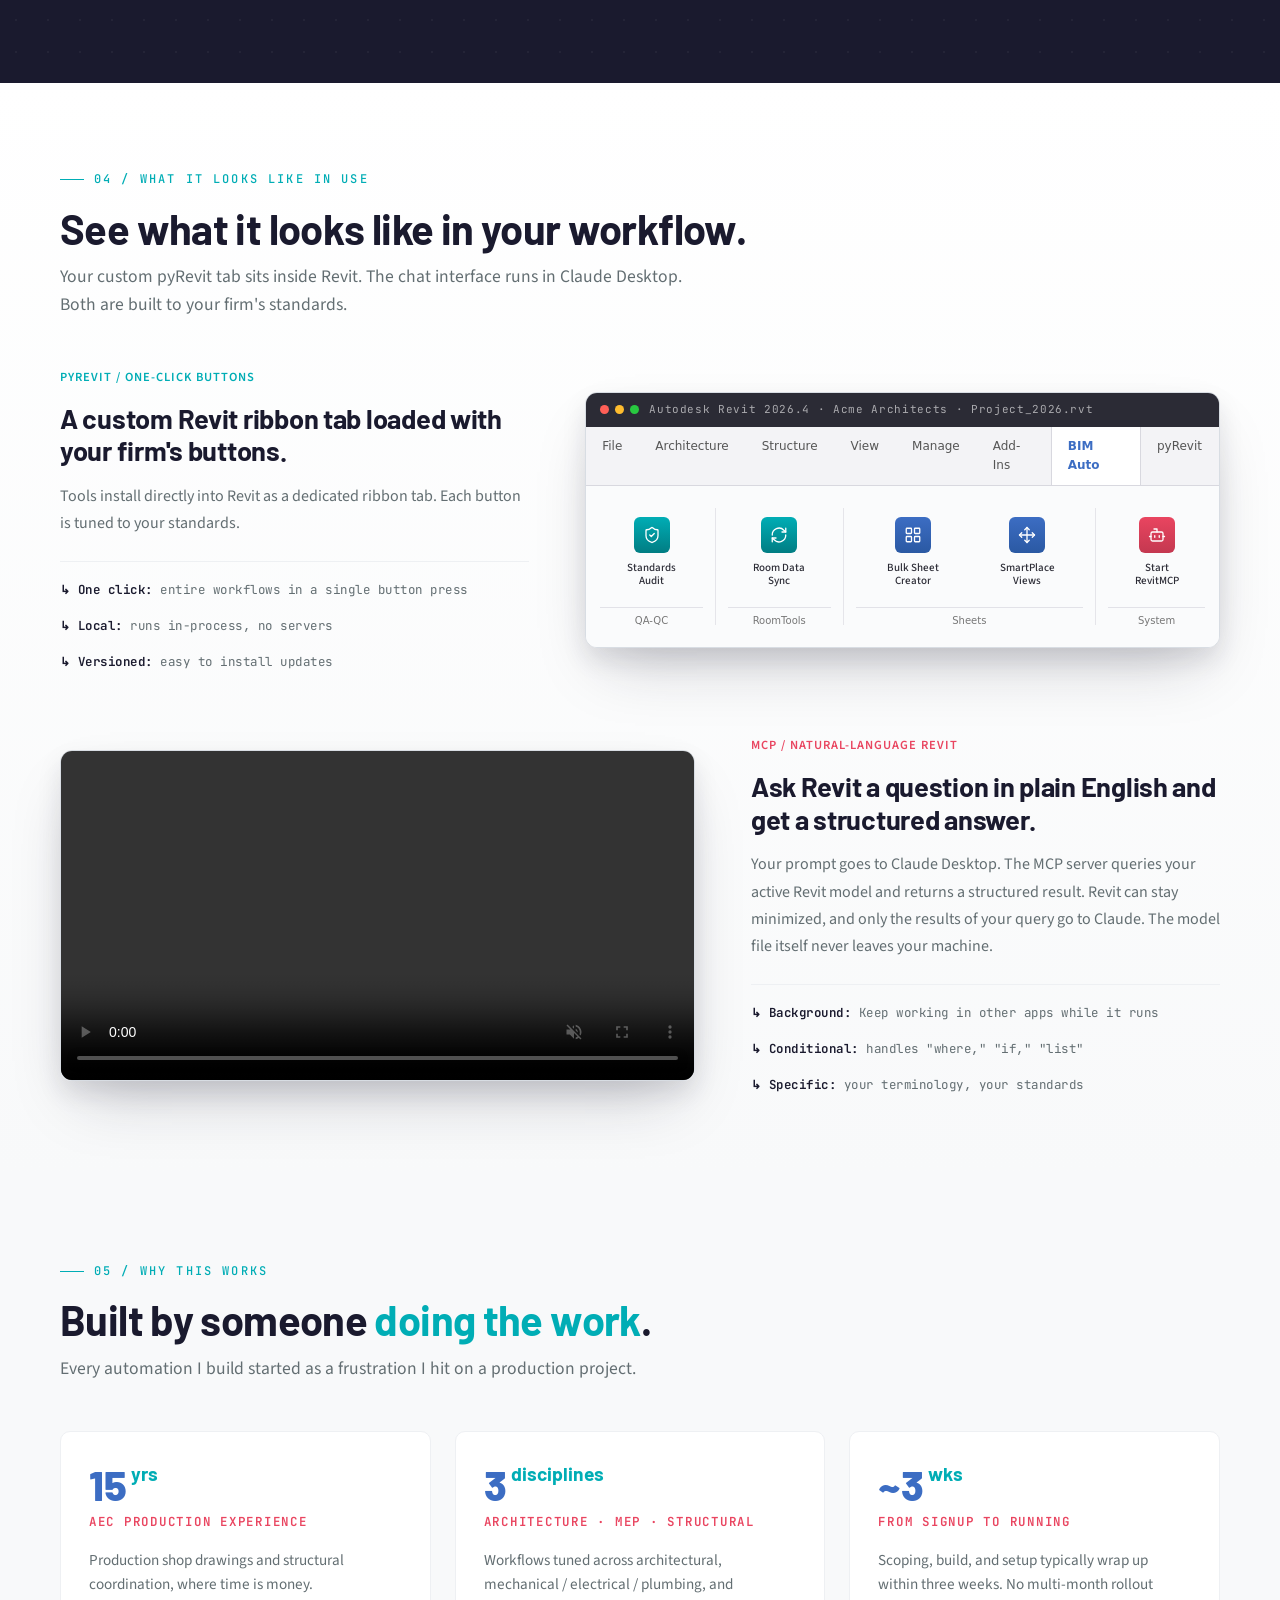
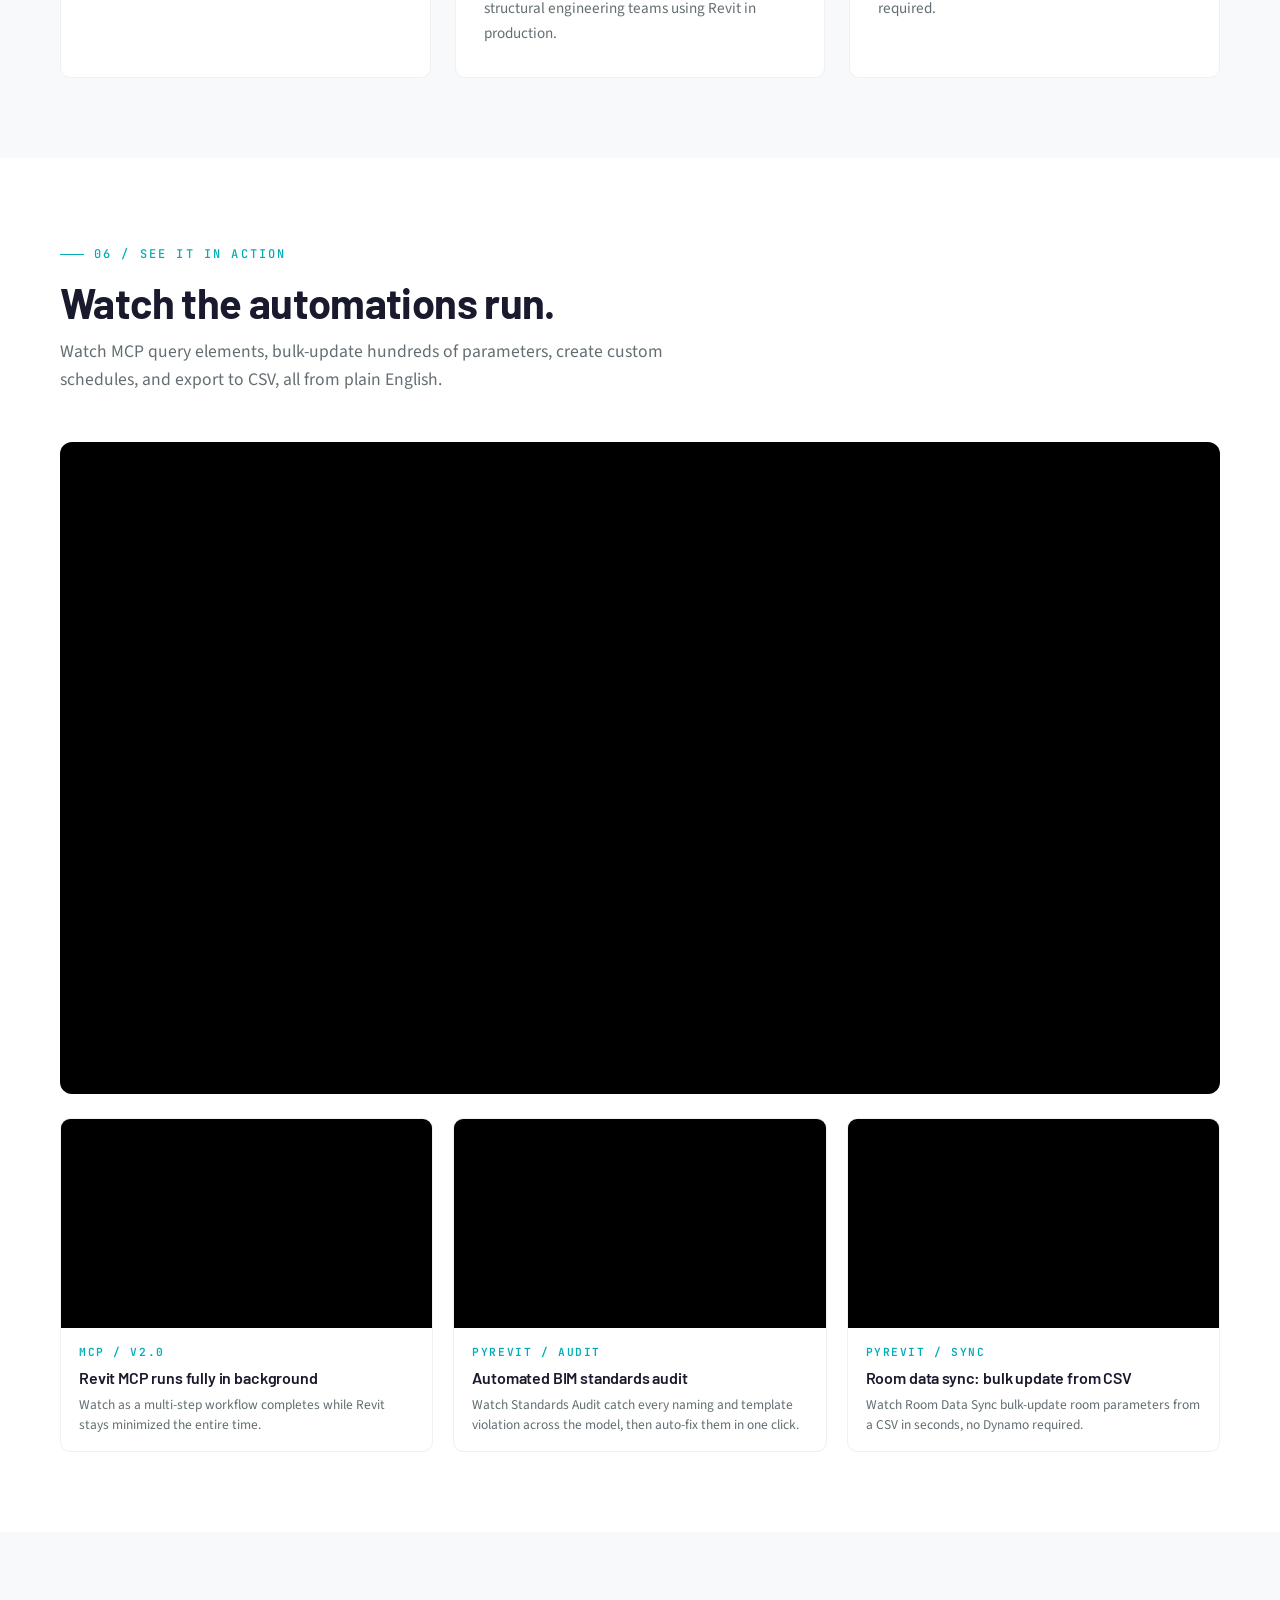
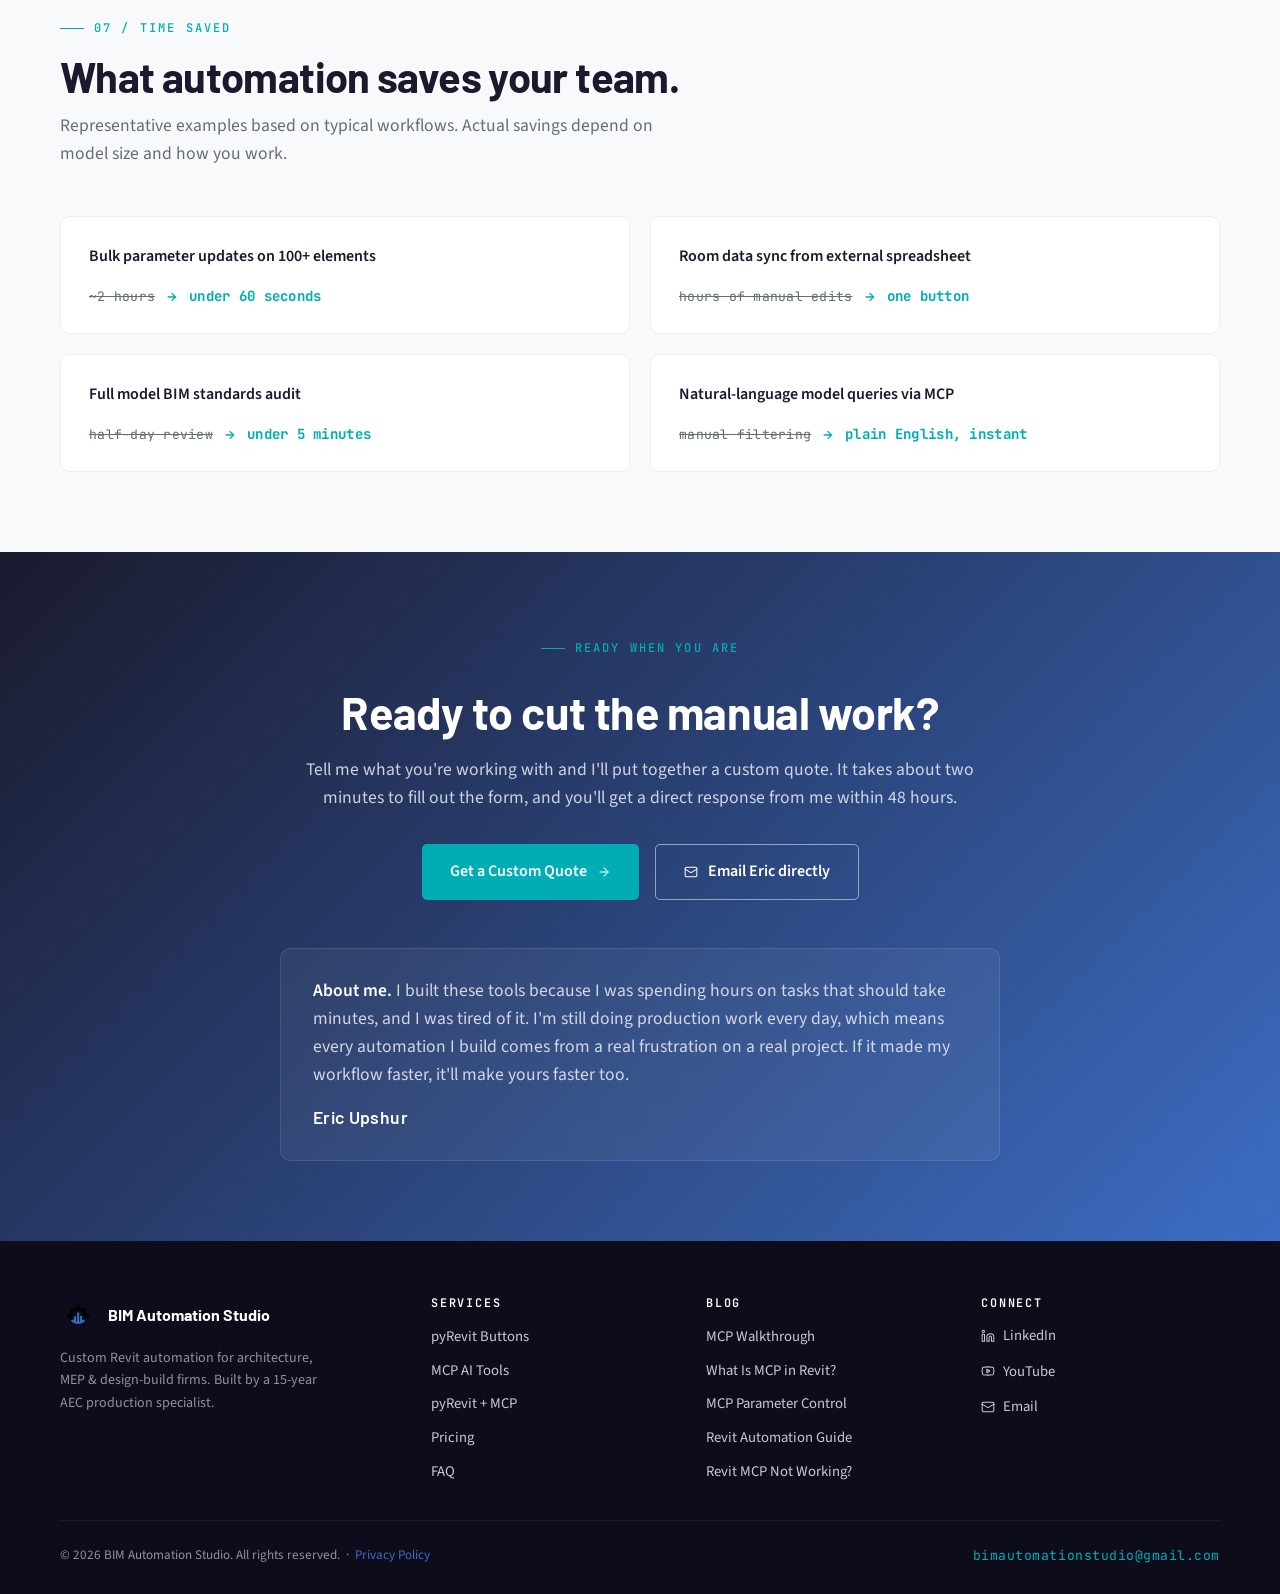
==== commit a1626d26: "Retitle Blog 4 and pyrevit-mcp, add site name, track main pricing form submits" ====
--- a/index.html
+++ b/index.html
@@ -13,6 +13,7 @@
 <meta property="og:type" content="website">
 <meta property="og:url" content="https://bim-automation-studio.github.io/">
 <meta property="og:title" content="BIM Automation Studio: Revit Automation for Architecture, MEP & Design-Build Firms">
+<meta property="og:site_name" content="BIM Automation Studio">
 <meta property="og:description" content="Custom BIM automation for Revit: pyRevit buttons and AI-powered MCP tools built to your firm's exact workflows by a 15-year AEC production specialist.">
 <meta property="og:image" content="https://bim-automation-studio.github.io/assets/social-card.png">
 
@@ -722,6 +723,15 @@
   .step__num { font-size: 5rem; }
 }
 </style>
+<script type="application/ld+json">
+{
+  "@context": "https://schema.org",
+  "@type": "WebSite",
+  "name": "BIM Automation Studio",
+  "alternateName": "BAS",
+  "url": "https://bim-automation-studio.github.io/"
+}
+</script>
 </head>
 
 <body>
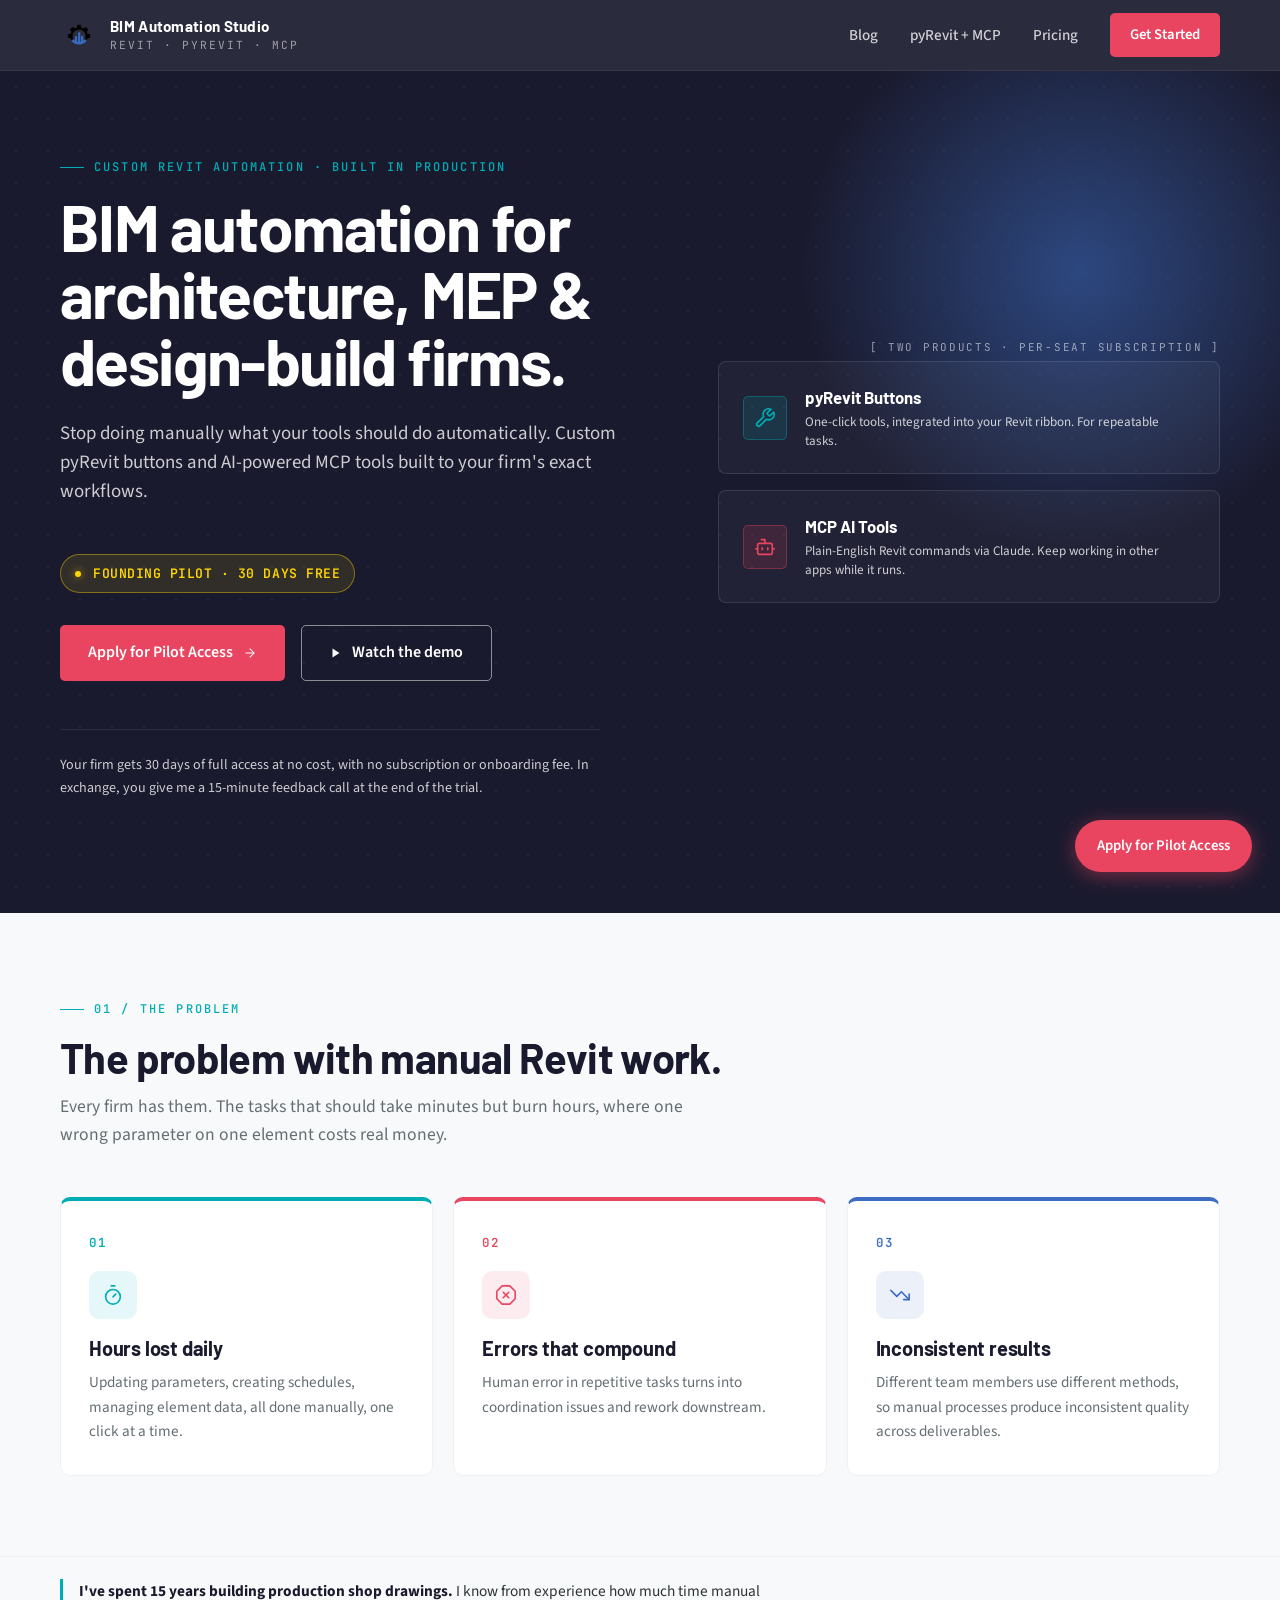
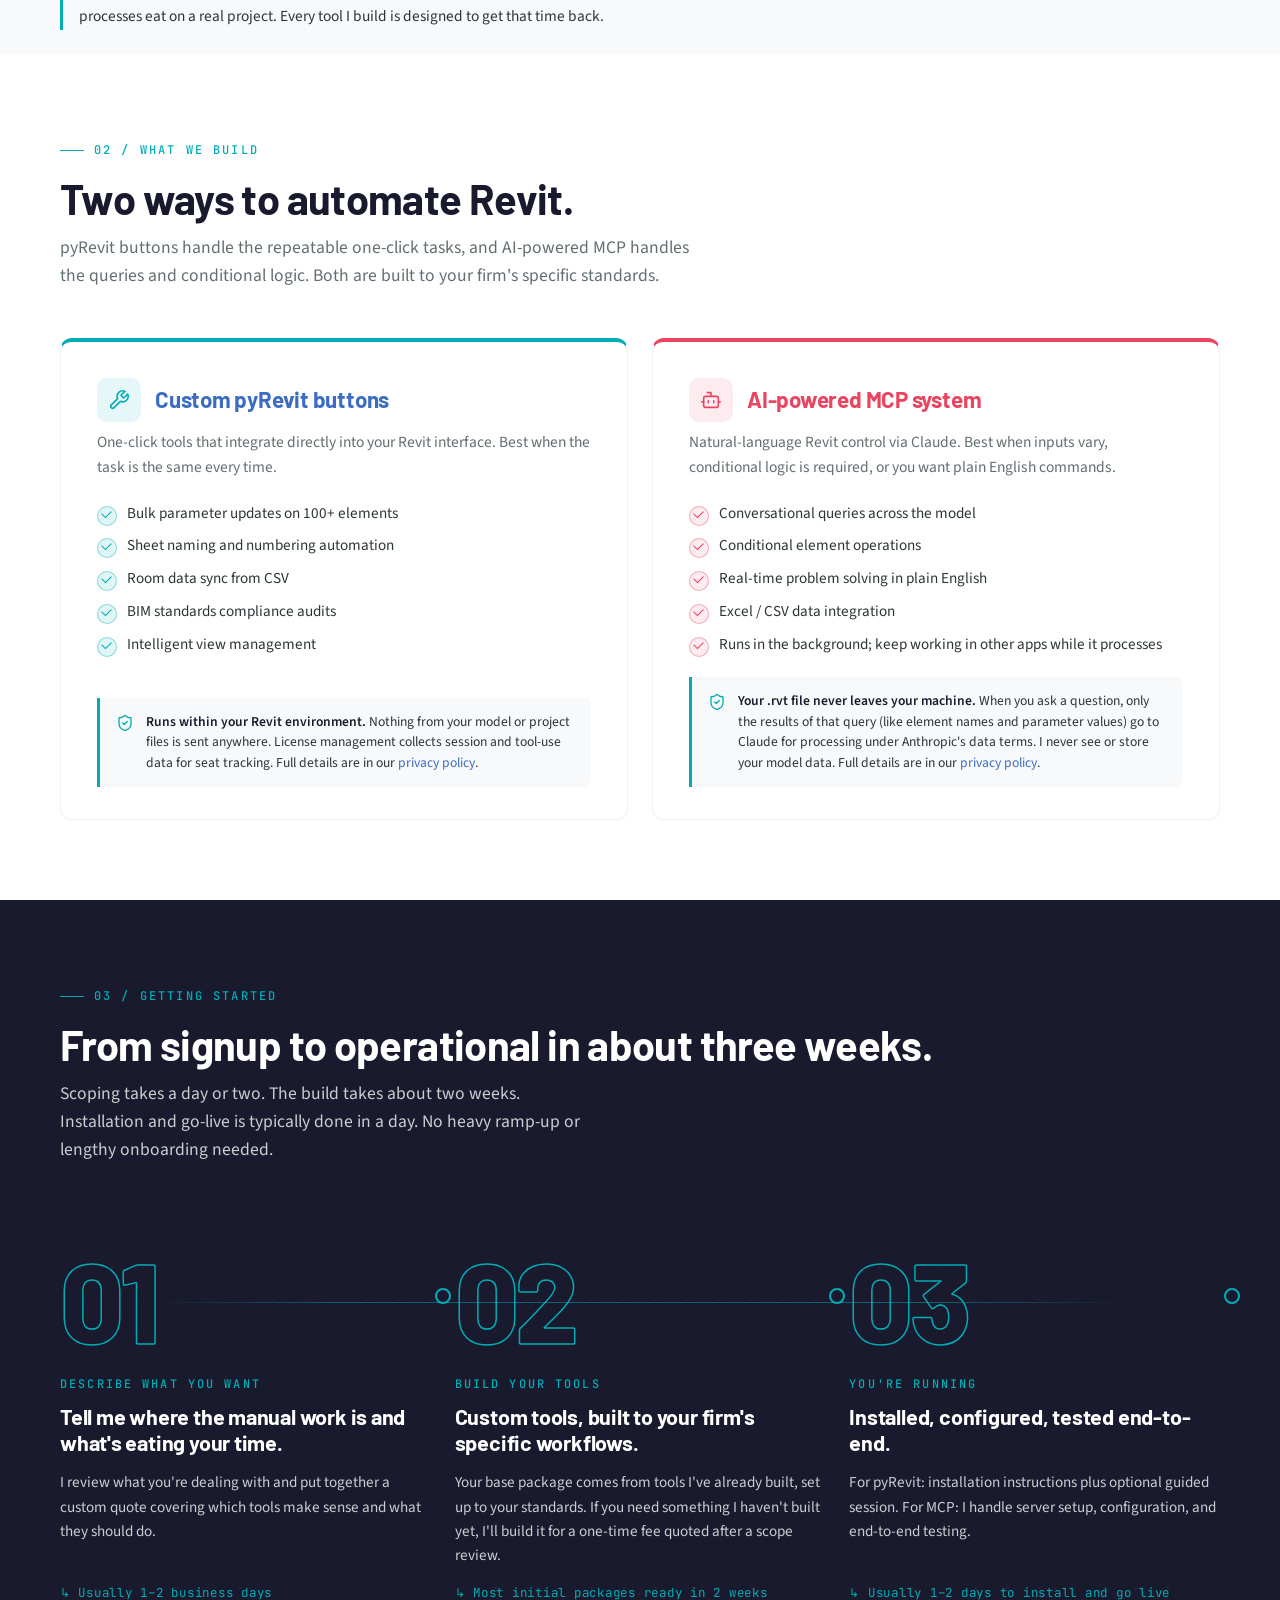
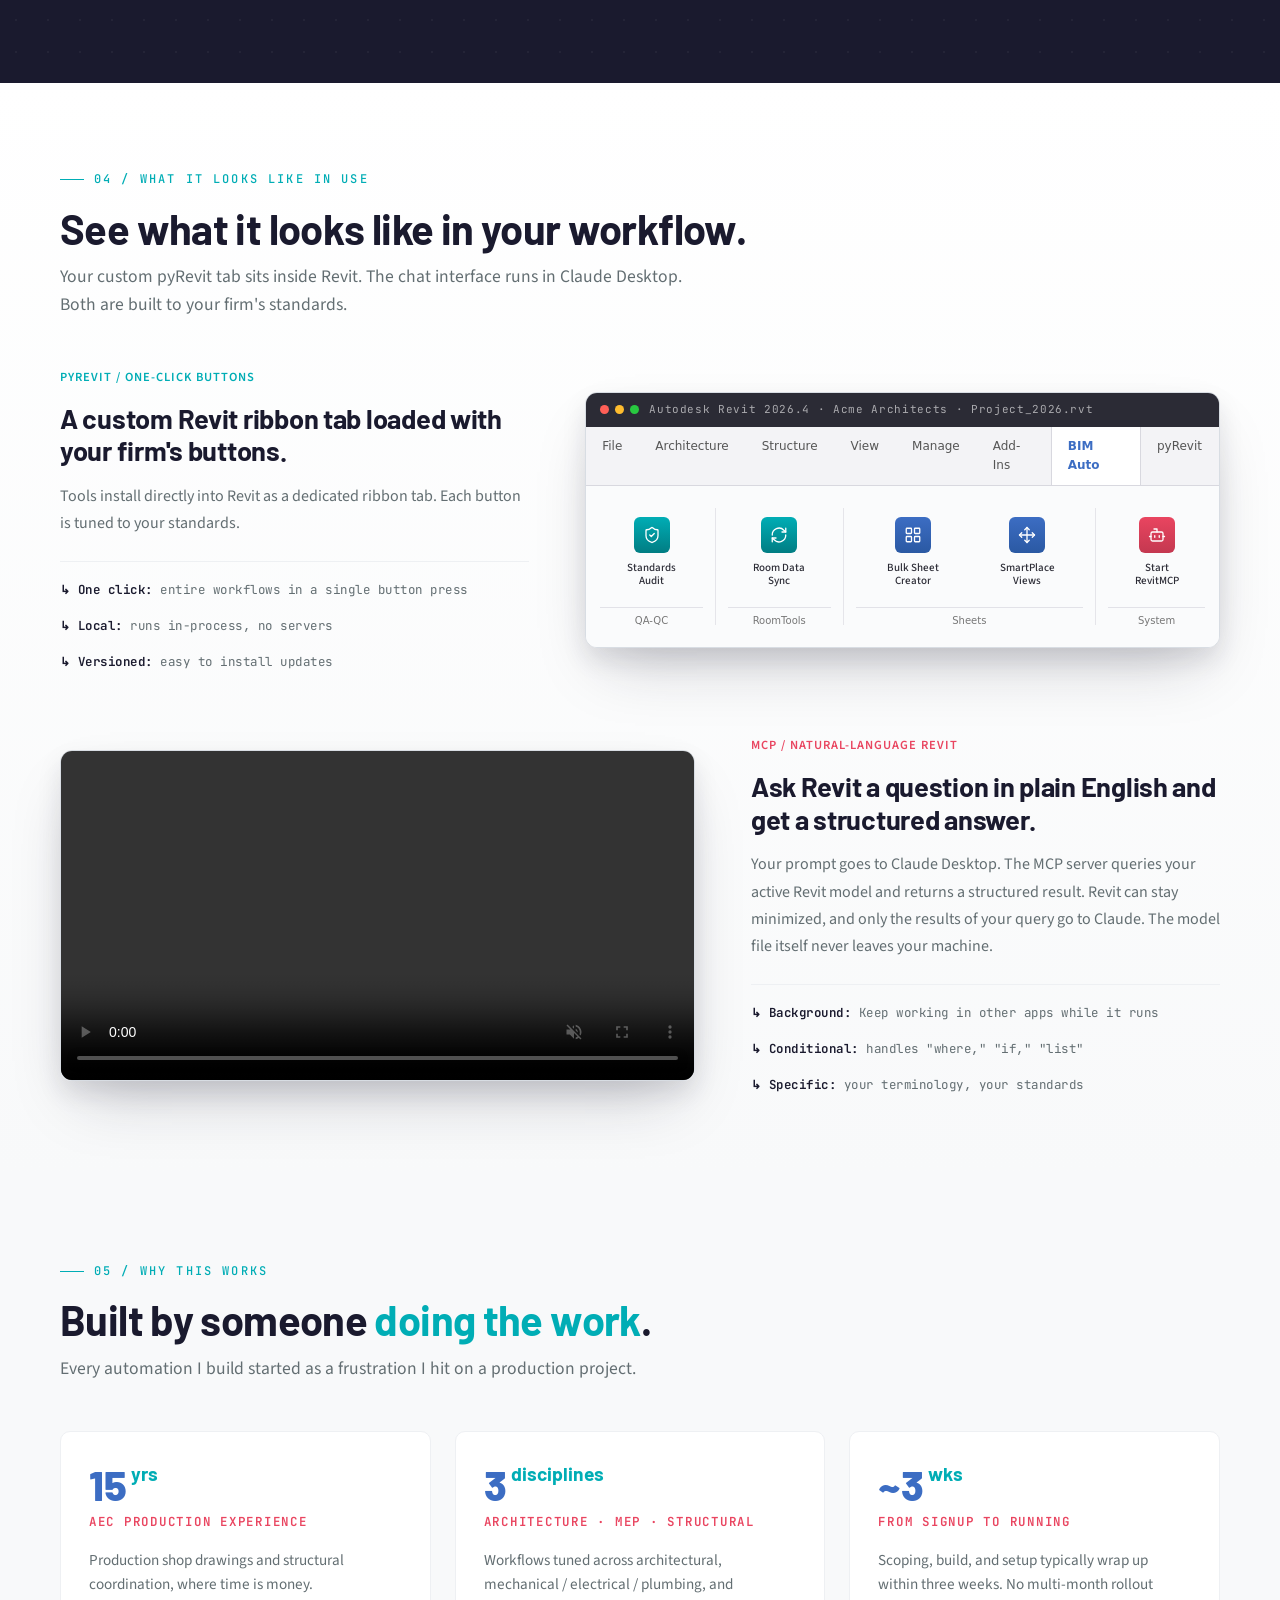
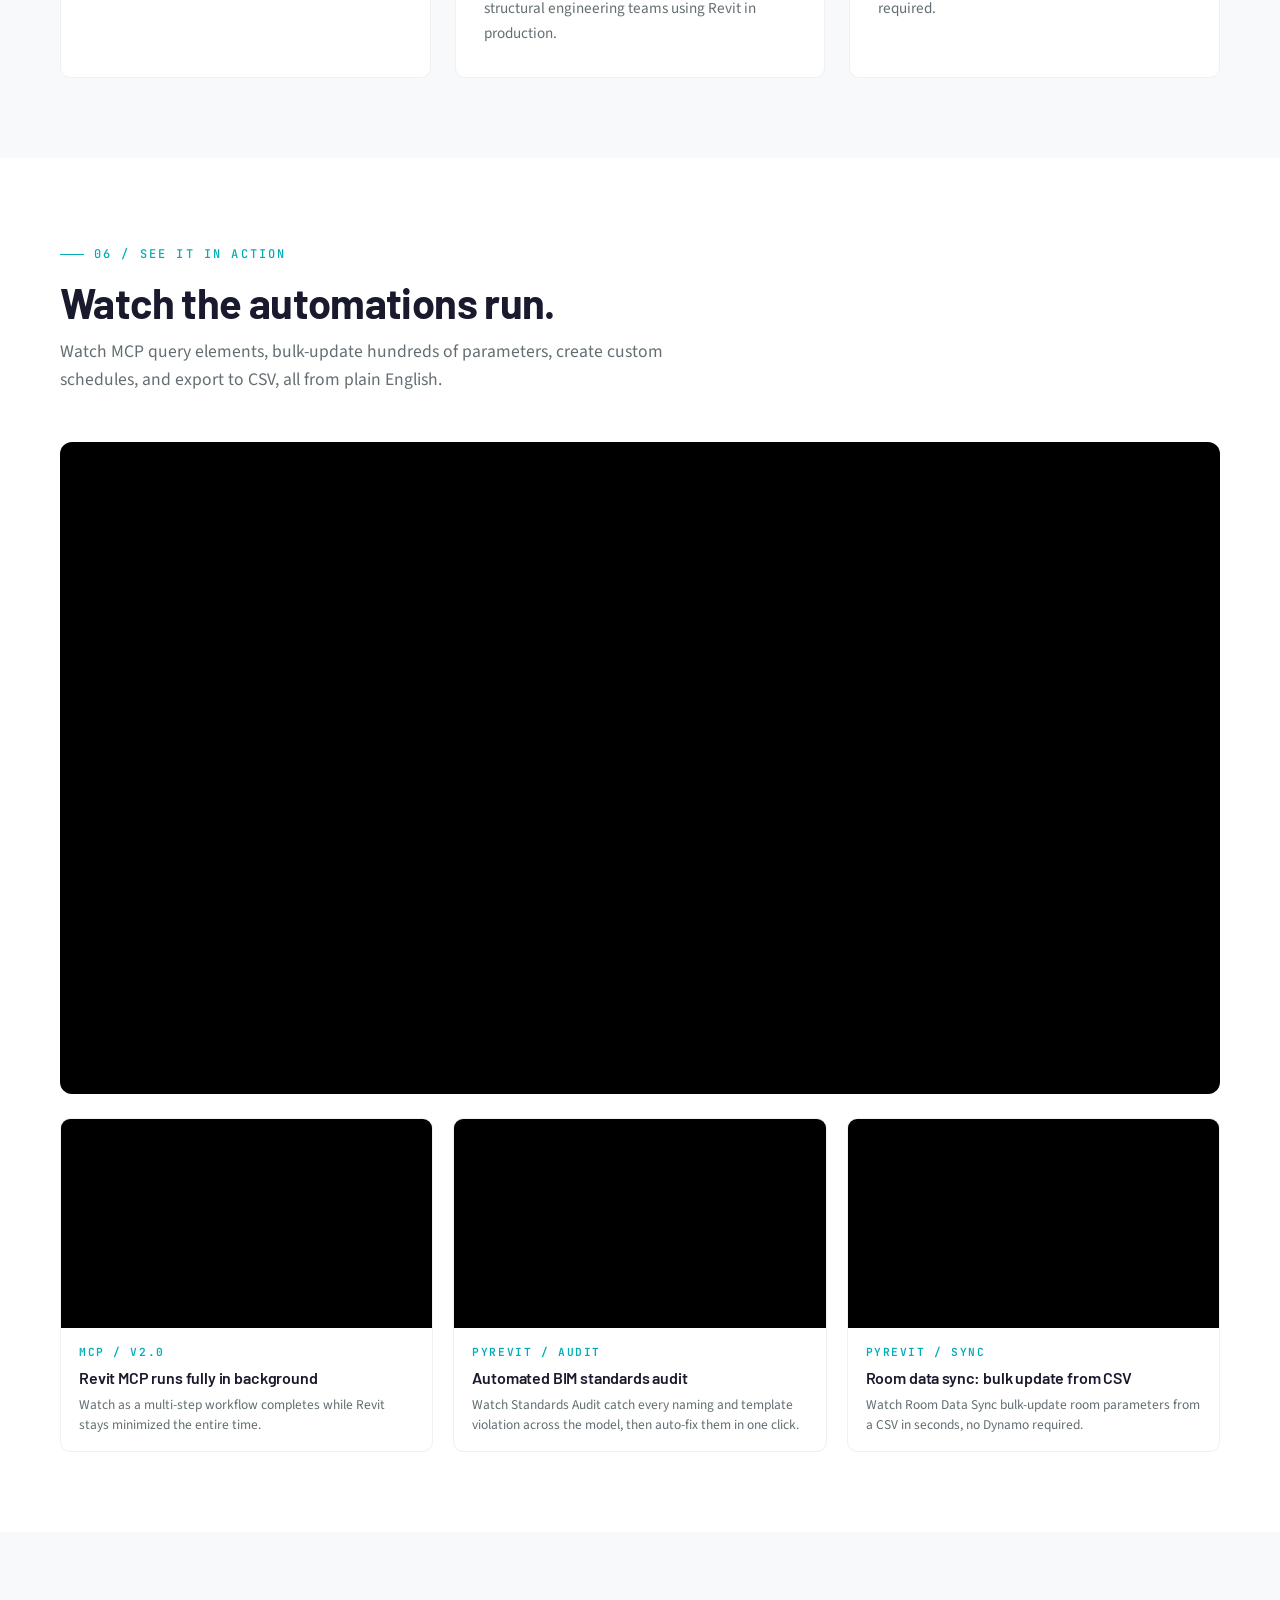
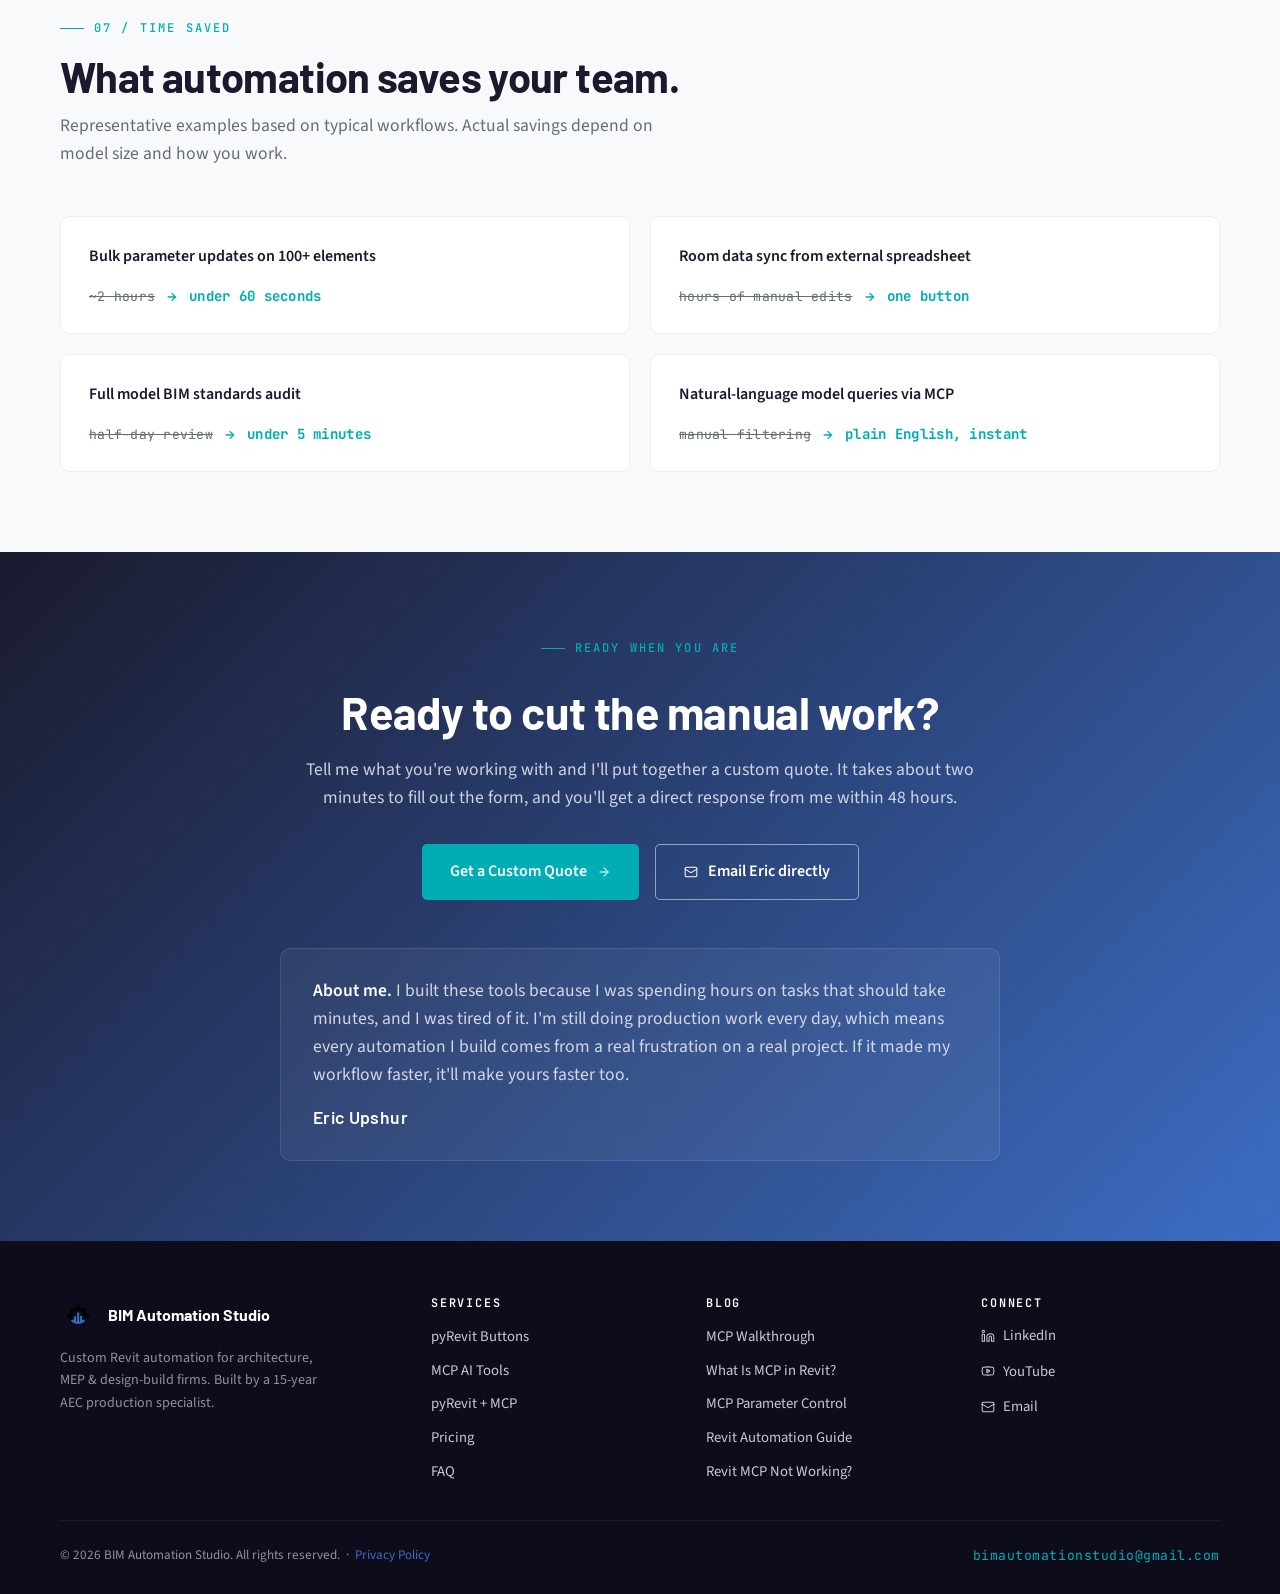
==== commit a580b069: "Remove pilot spot count, add pilot option to pricing form" ====
--- a/index.html
+++ b/index.html
@@ -803,7 +803,7 @@
 
       <div class="hero__pilot">
         <span class="hero__pilot-dot"></span>
-        <span>Founding pilot · 30 days free · 1 spot remaining</span>
+        <span>Founding pilot · 30 days free</span>
       </div>
 
       <div class="hero__ctas">
@@ -811,7 +811,7 @@
         <a href="https://www.youtube.com/watch?v=FYK9sjsp464" target="_blank" rel="noreferrer" class="btn btn--ghost"><svg class="ic ic--fill" style="width:12px;height:12px"><use href="#i-play"/></svg> Watch the demo</a>
       </div>
 
-      <p class="hero__pilot-line">The next firm to sign on gets 30 days of full access at no cost, with no subscription or onboarding fee. In exchange, you give me a 15-minute feedback call at the end of the trial.</p>
+      <p class="hero__pilot-line">Your firm gets 30 days of full access at no cost, with no subscription or onboarding fee. In exchange, you give me a 15-minute feedback call at the end of the trial.</p>
     </div>
 
     <div class="products" aria-label="Two products available" data-comment-anchor="961b48ef52-div">
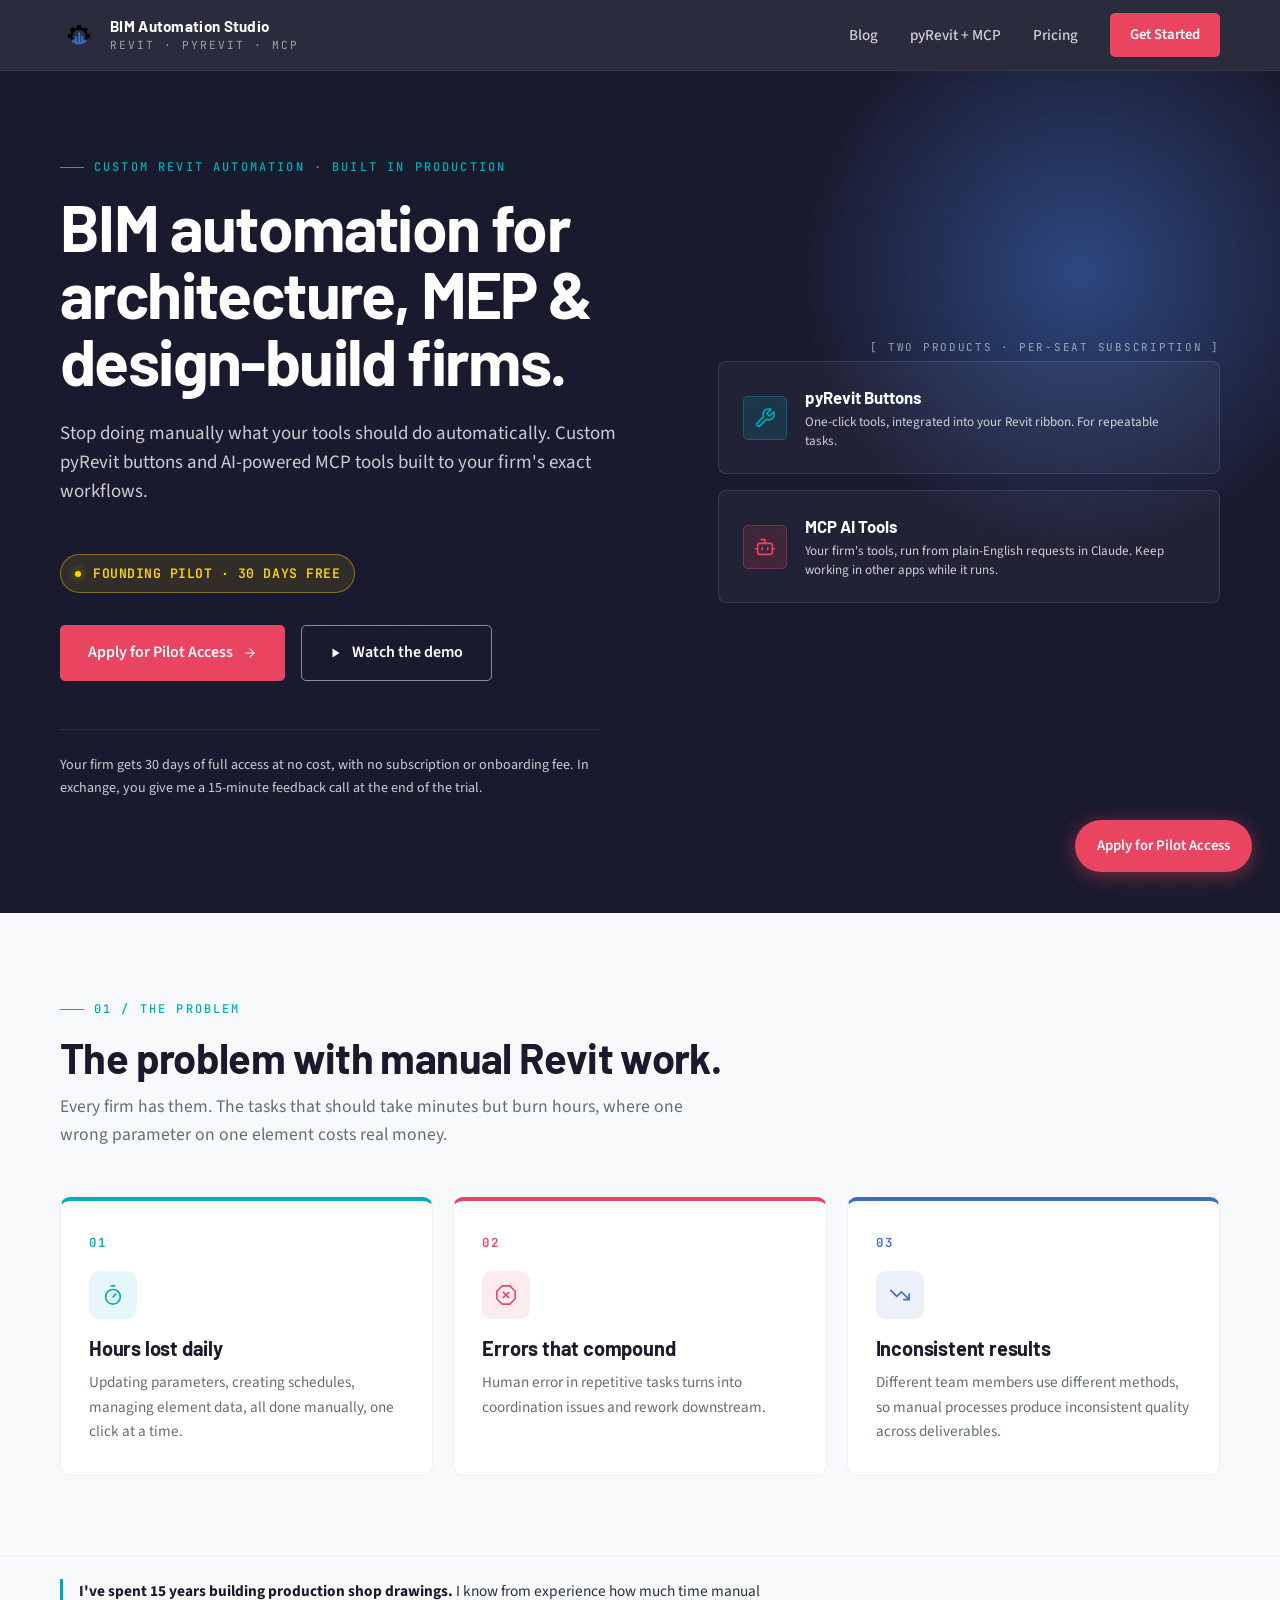
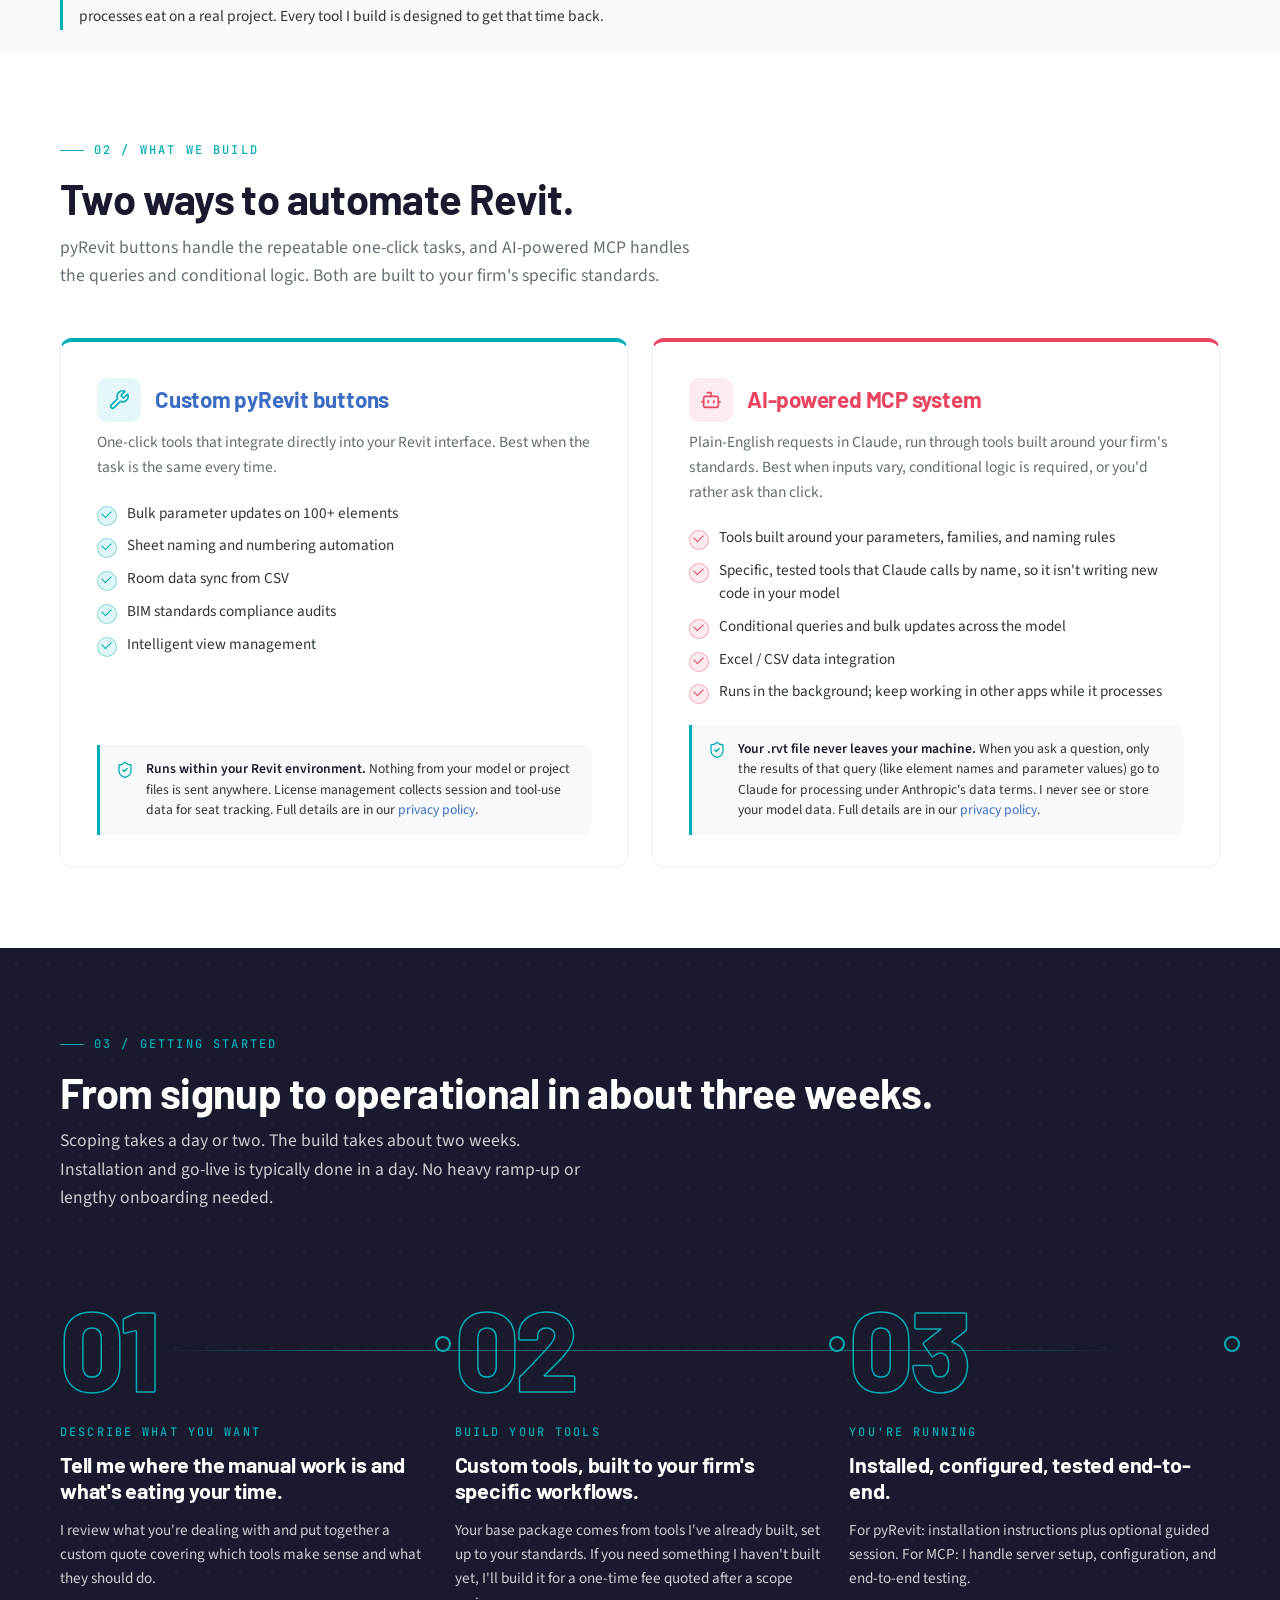
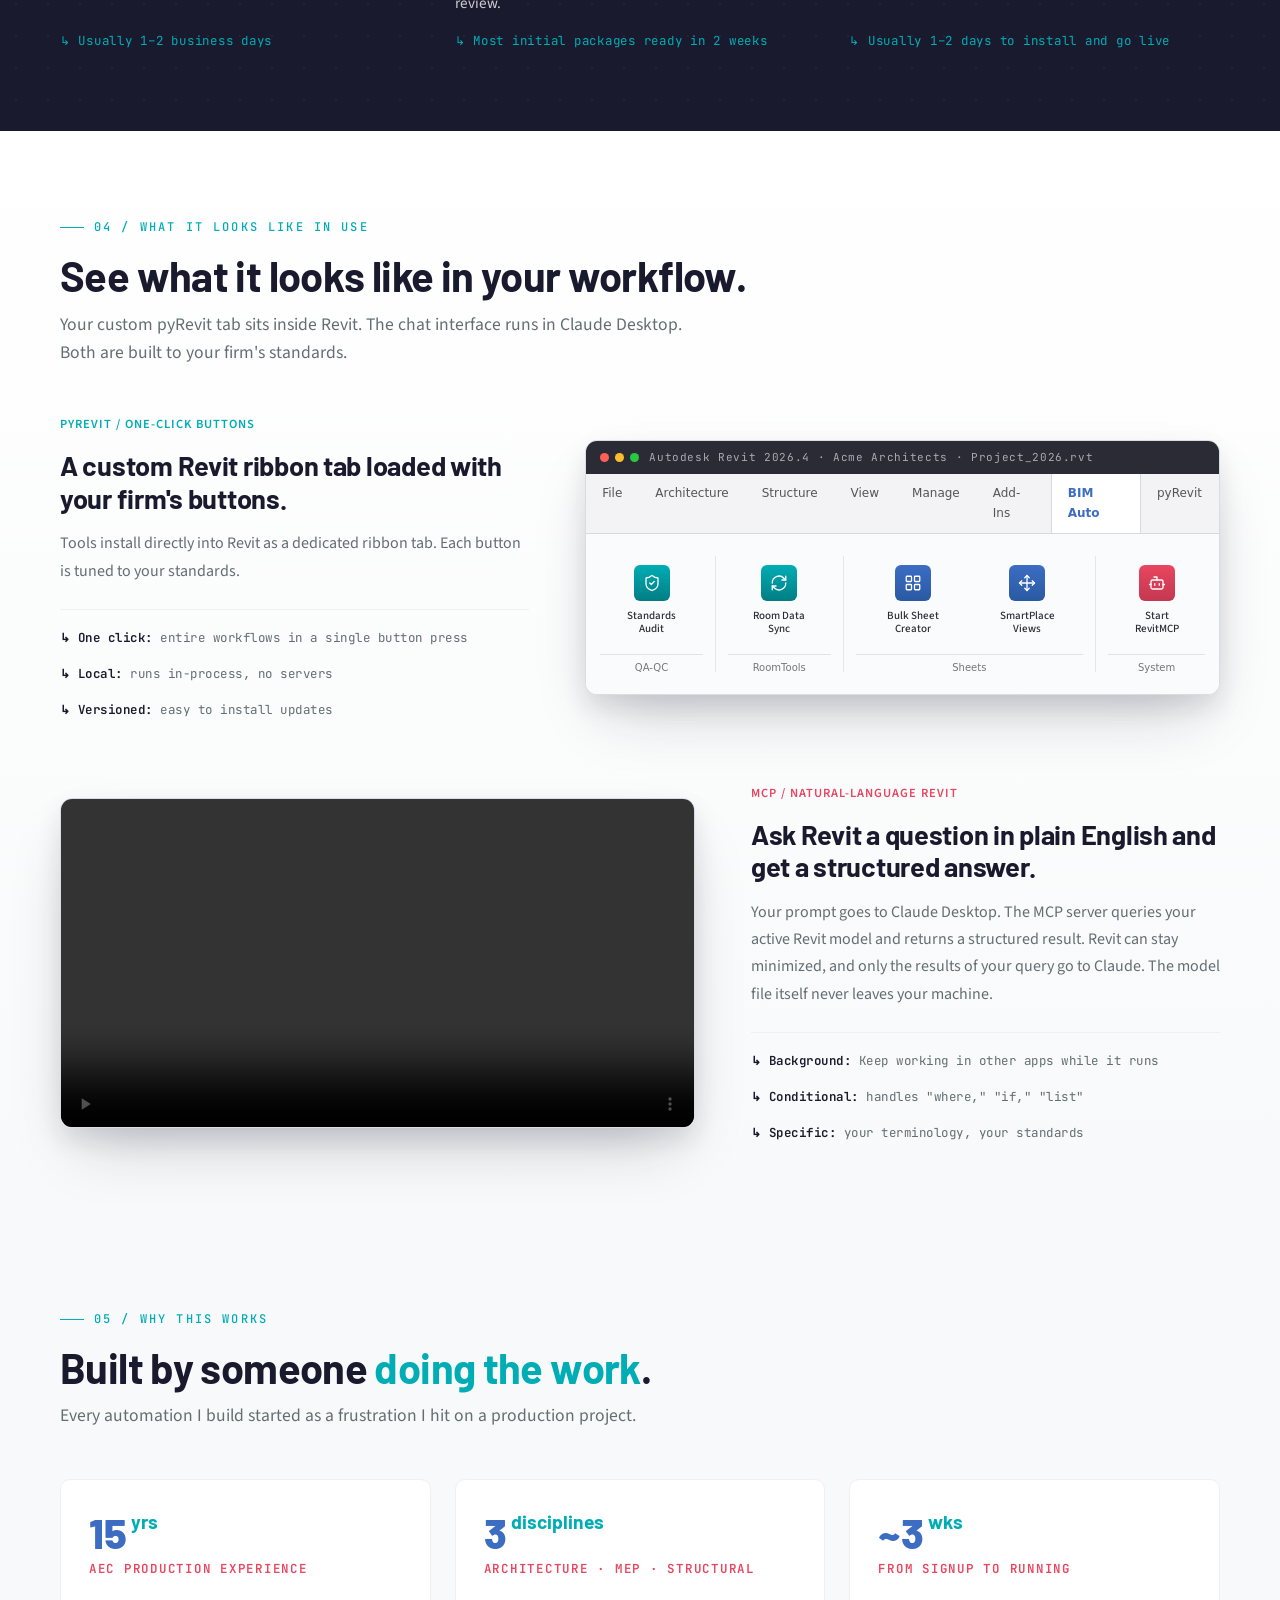
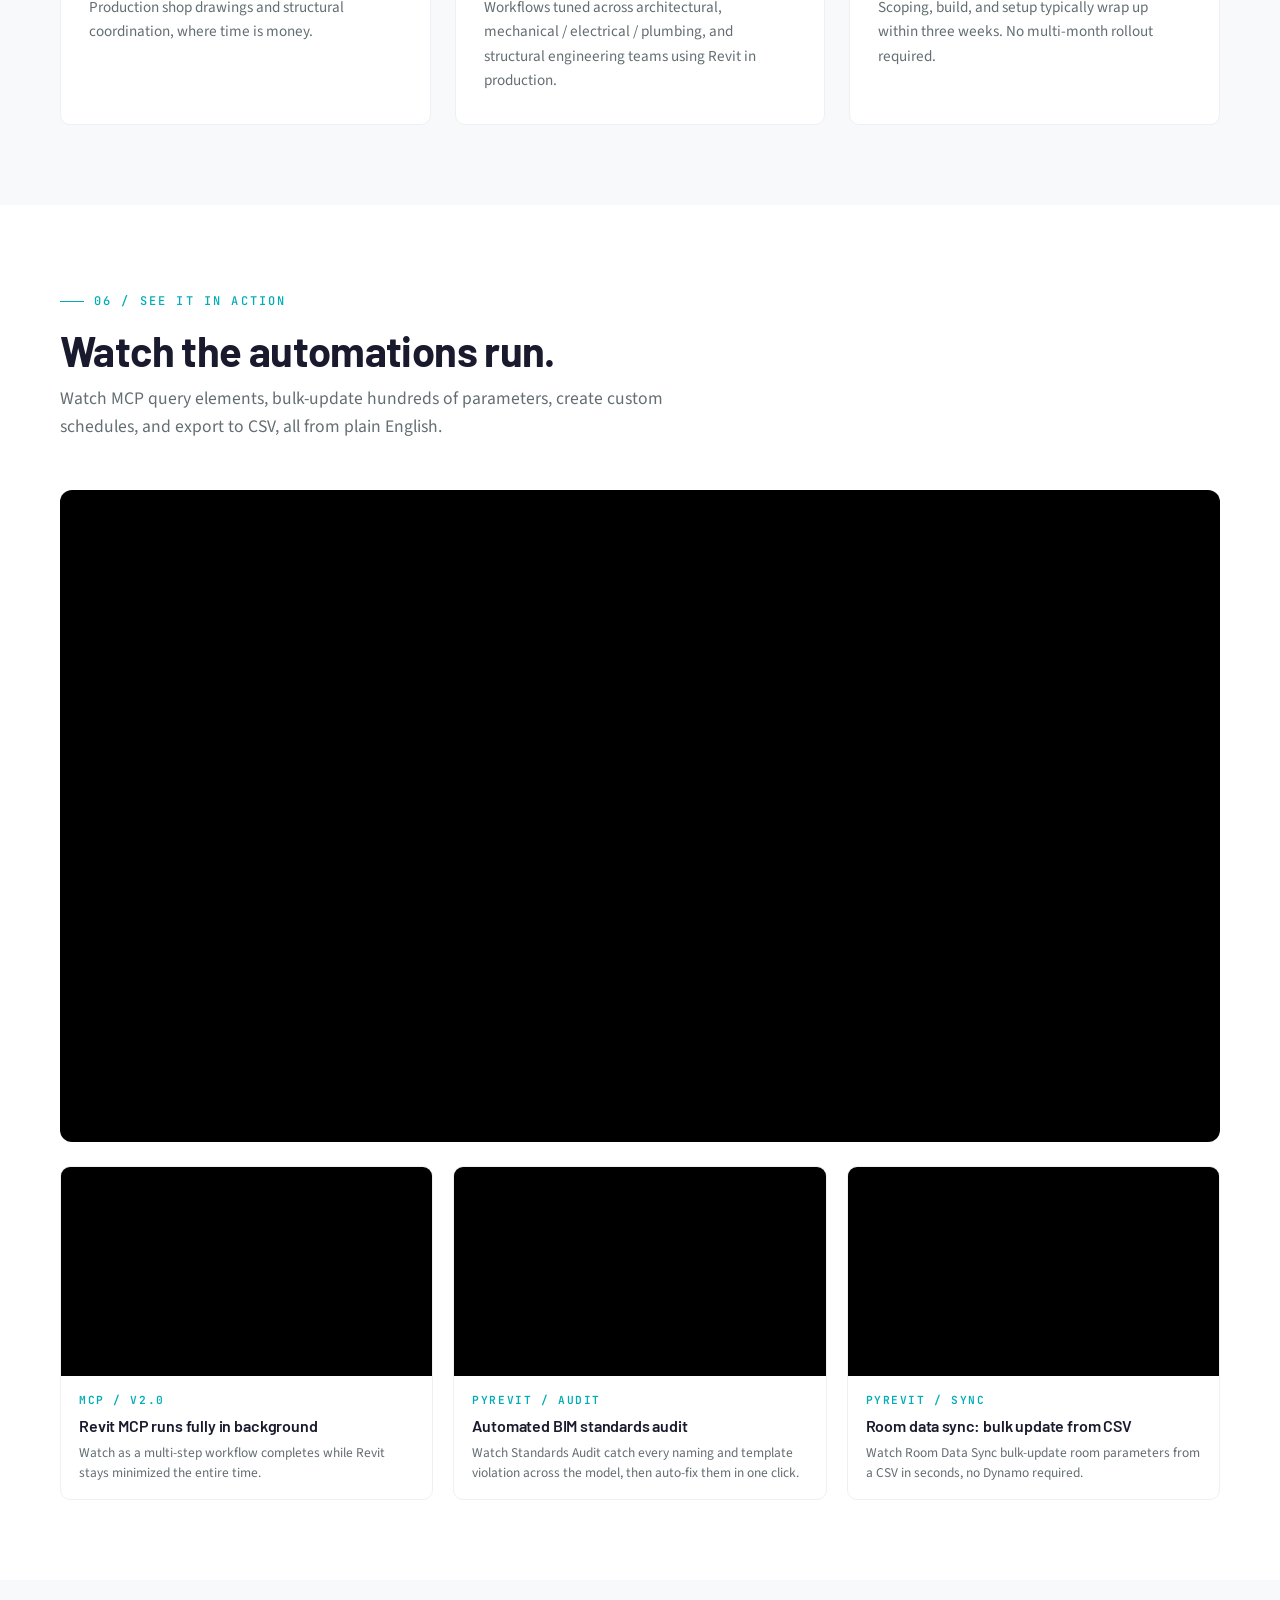
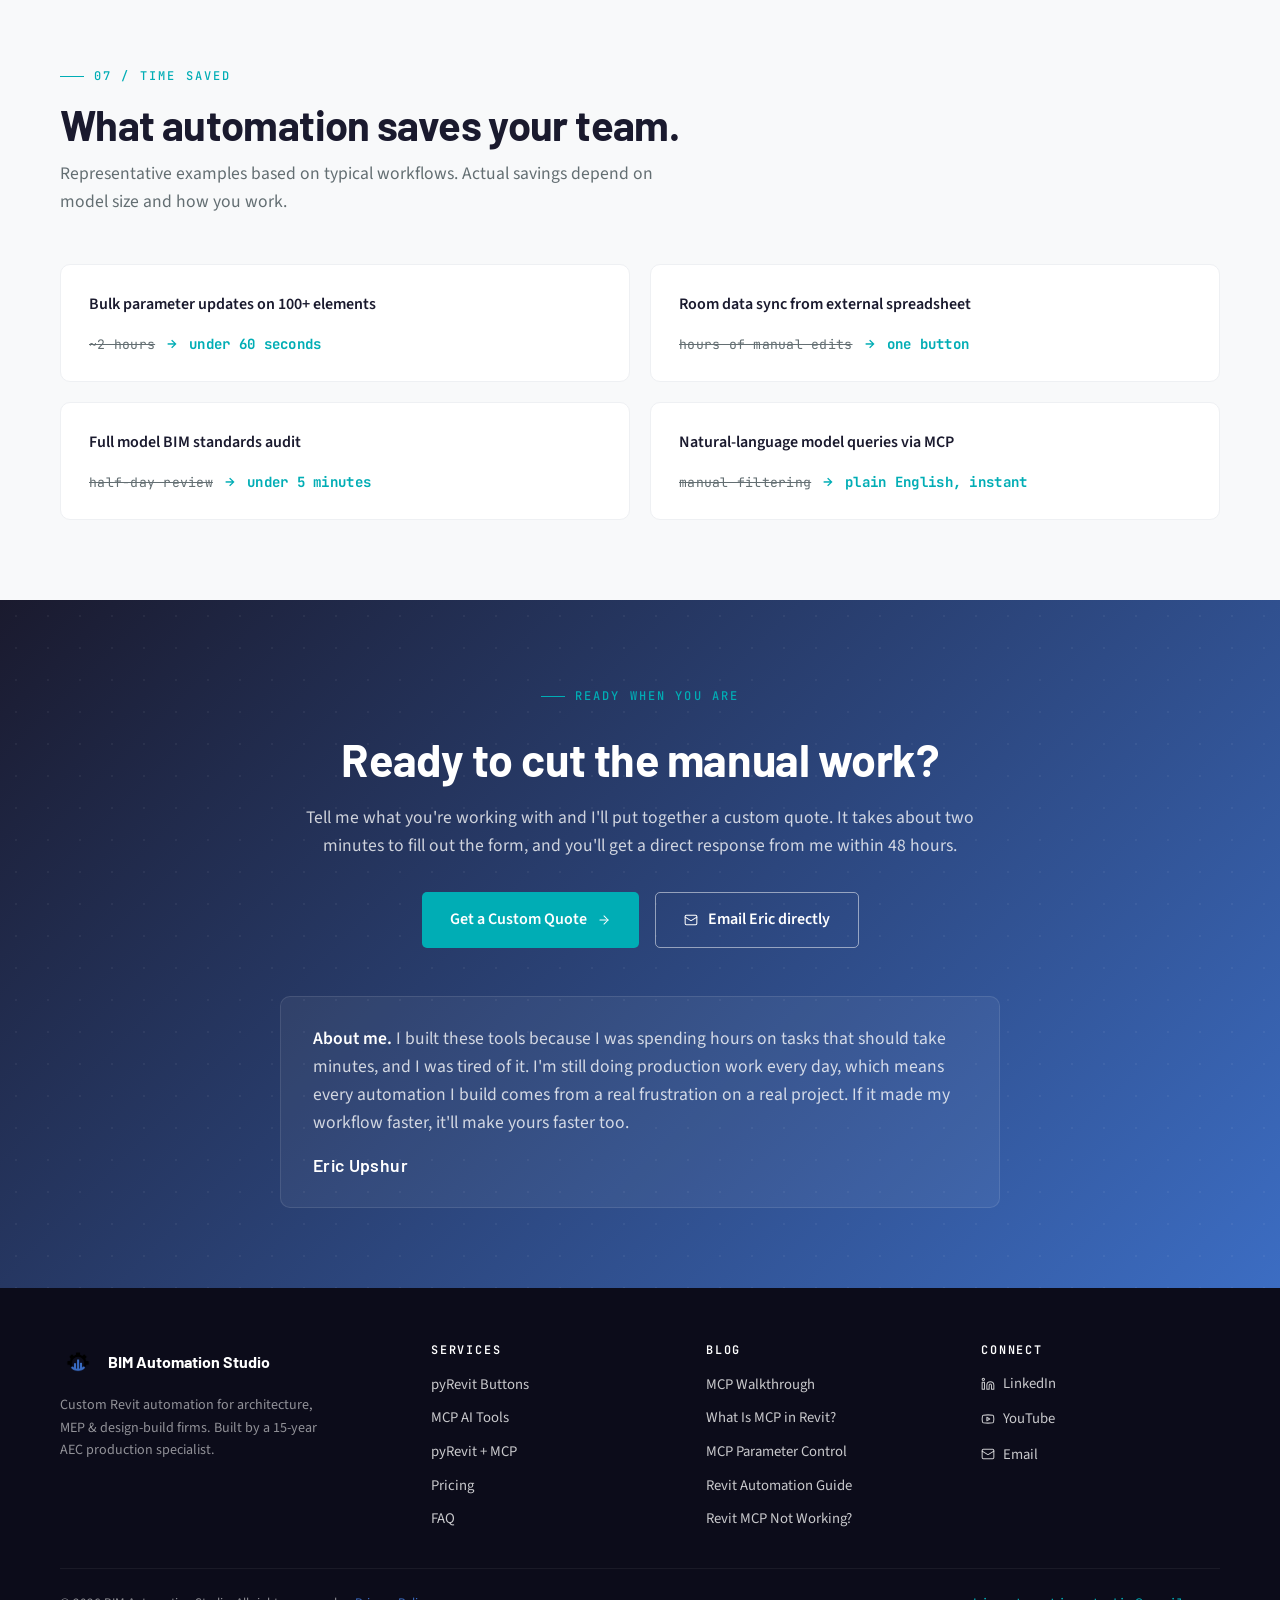
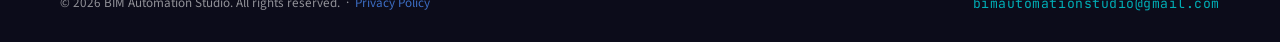
==== commit 58db92b8: "Rework MCP copy for free pyRevit MCP, remove CFS-leaning examples" ====
--- a/index.html
+++ b/index.html
@@ -827,7 +827,7 @@
         <div class="product-card__icon"><svg class="ic"><use href="#i-bot"/></svg></div>
         <div>
           <div class="product-card__name">MCP AI Tools</div>
-          <p class="product-card__desc">Plain-English Revit commands via Claude. Keep working in other apps while it runs.</p>
+          <p class="product-card__desc">Your firm's tools, run from plain-English requests in Claude. Keep working in other apps while it runs.</p>
         </div>
       </div>
     </div>
@@ -912,11 +912,11 @@
           <div class="svc__icon"><svg class="ic"><use href="#i-bot"/></svg></div>
           <h3 class="svc__title">AI-powered MCP system</h3>
         </div>
-        <p class="svc__lede">Natural-language Revit control via Claude. Best when inputs vary, conditional logic is required, or you want plain English commands.</p>
+        <p class="svc__lede">Plain-English requests in Claude, run through tools built around your firm's standards. Best when inputs vary, conditional logic is required, or you'd rather ask than click.</p>
         <ul class="svc__list">
-          <li>Conversational queries across the model</li>
-          <li>Conditional element operations</li>
-          <li>Real-time problem solving in plain English</li>
+          <li>Tools built around your parameters, families, and naming rules</li>
+          <li>Specific, tested tools that Claude calls by name, so it isn't writing new code in your model</li>
+          <li>Conditional queries and bulk updates across the model</li>
           <li>Excel / CSV data integration</li>
           <li data-comment-anchor="9939f9da09-li" style="font-size: 15.16px">Runs in the background; keep working in other apps while it processes</li>
         </ul>
